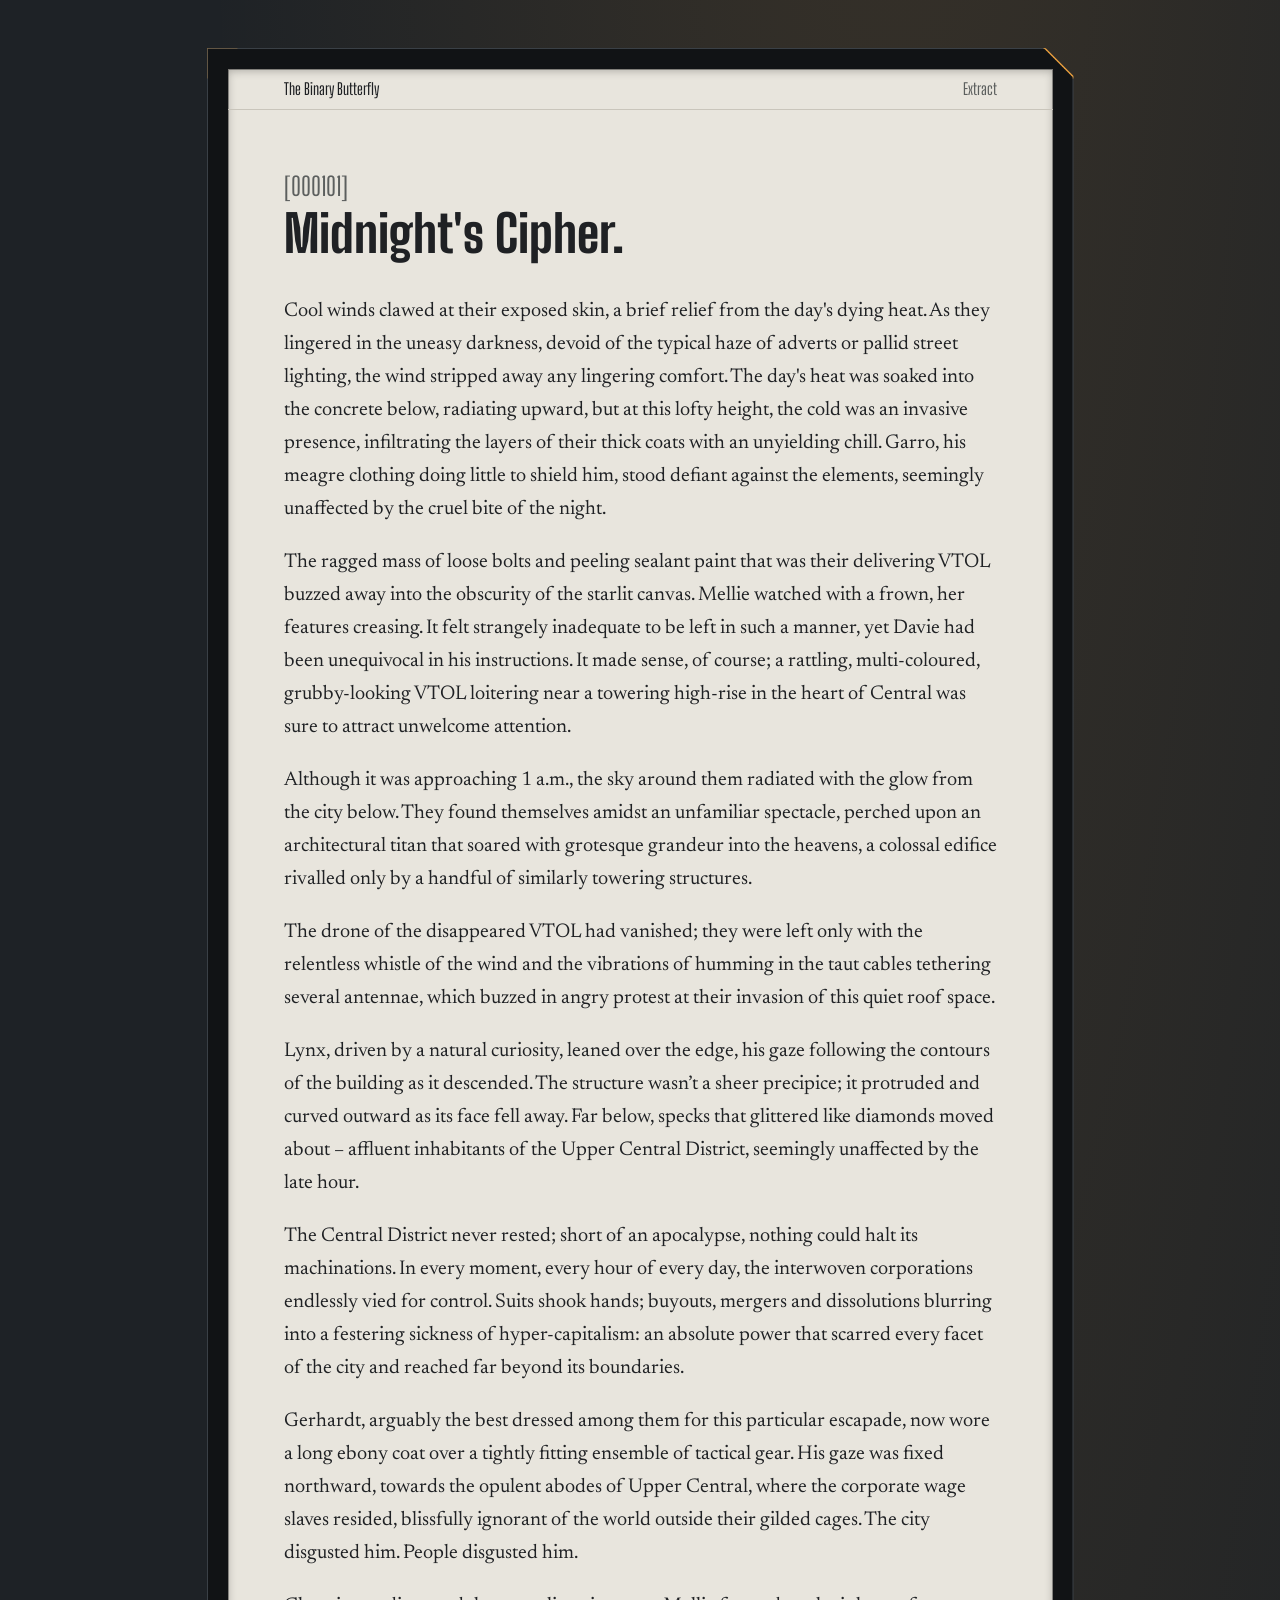
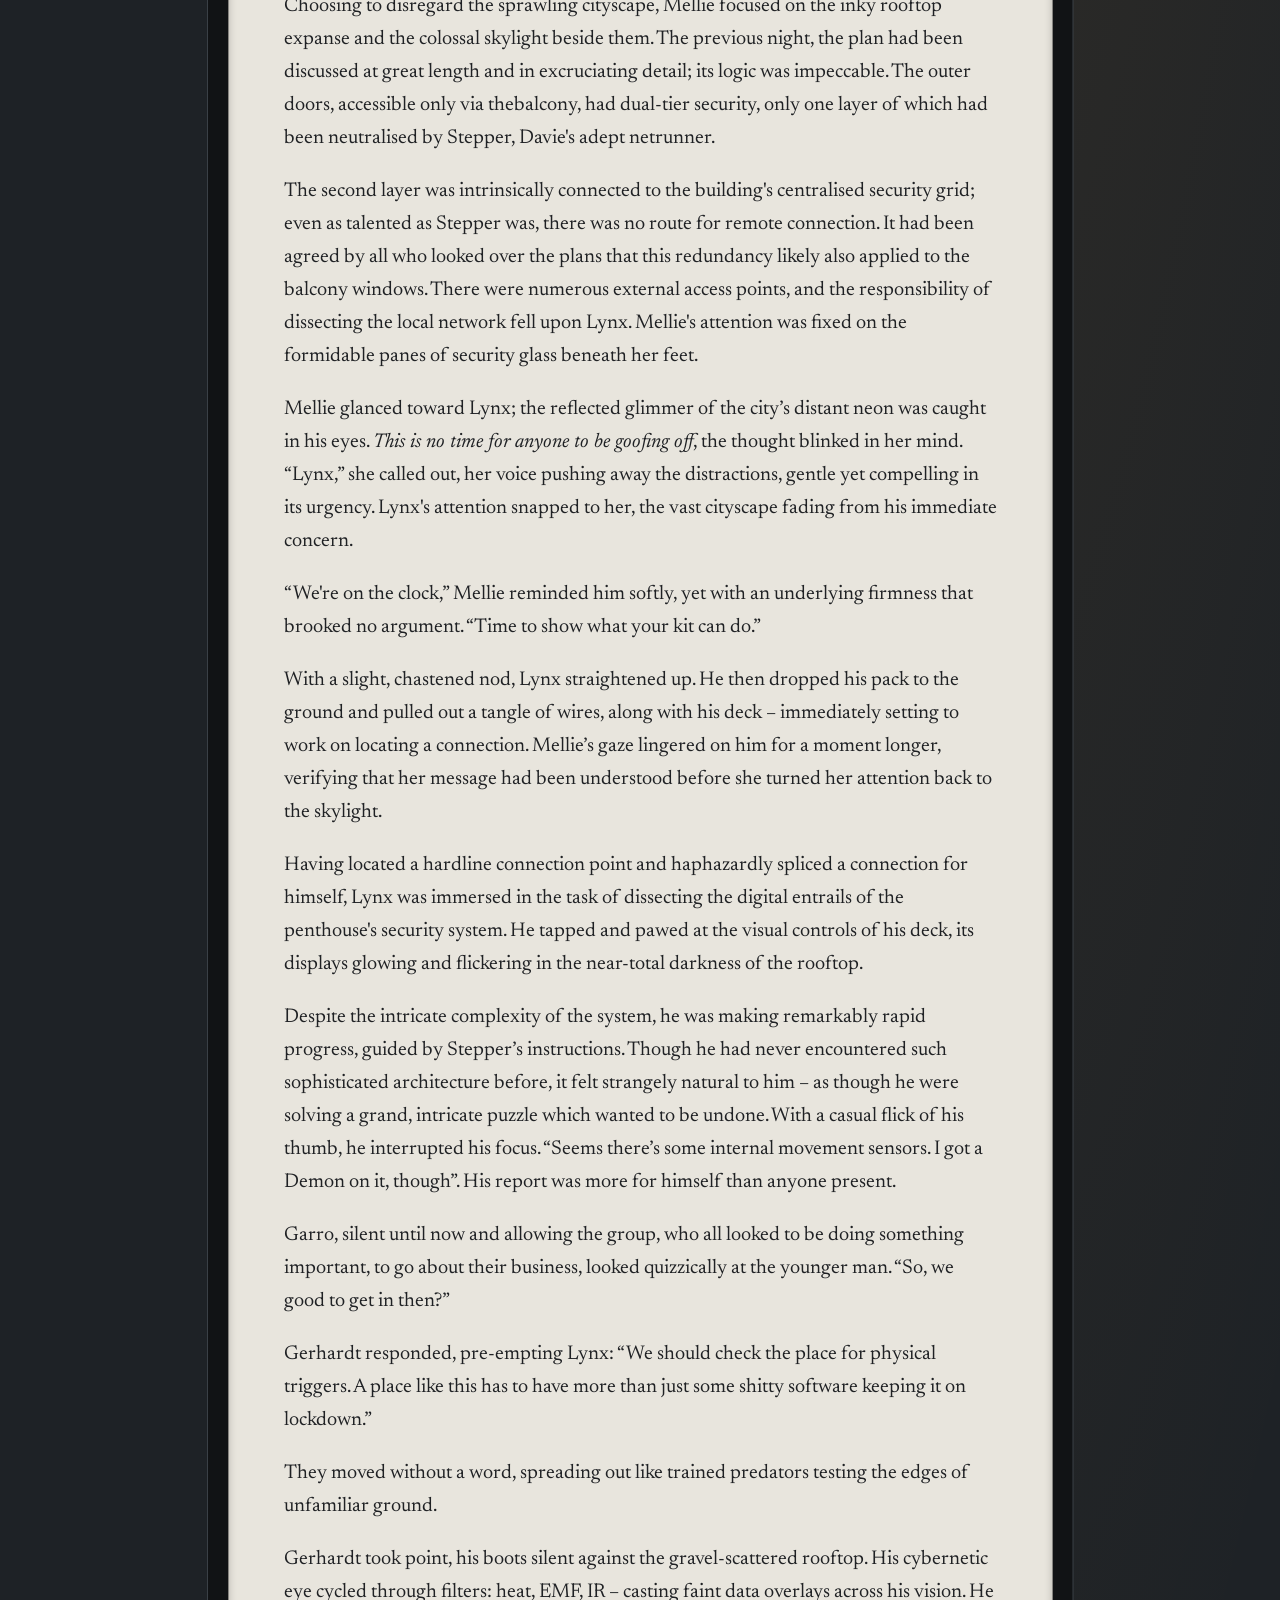
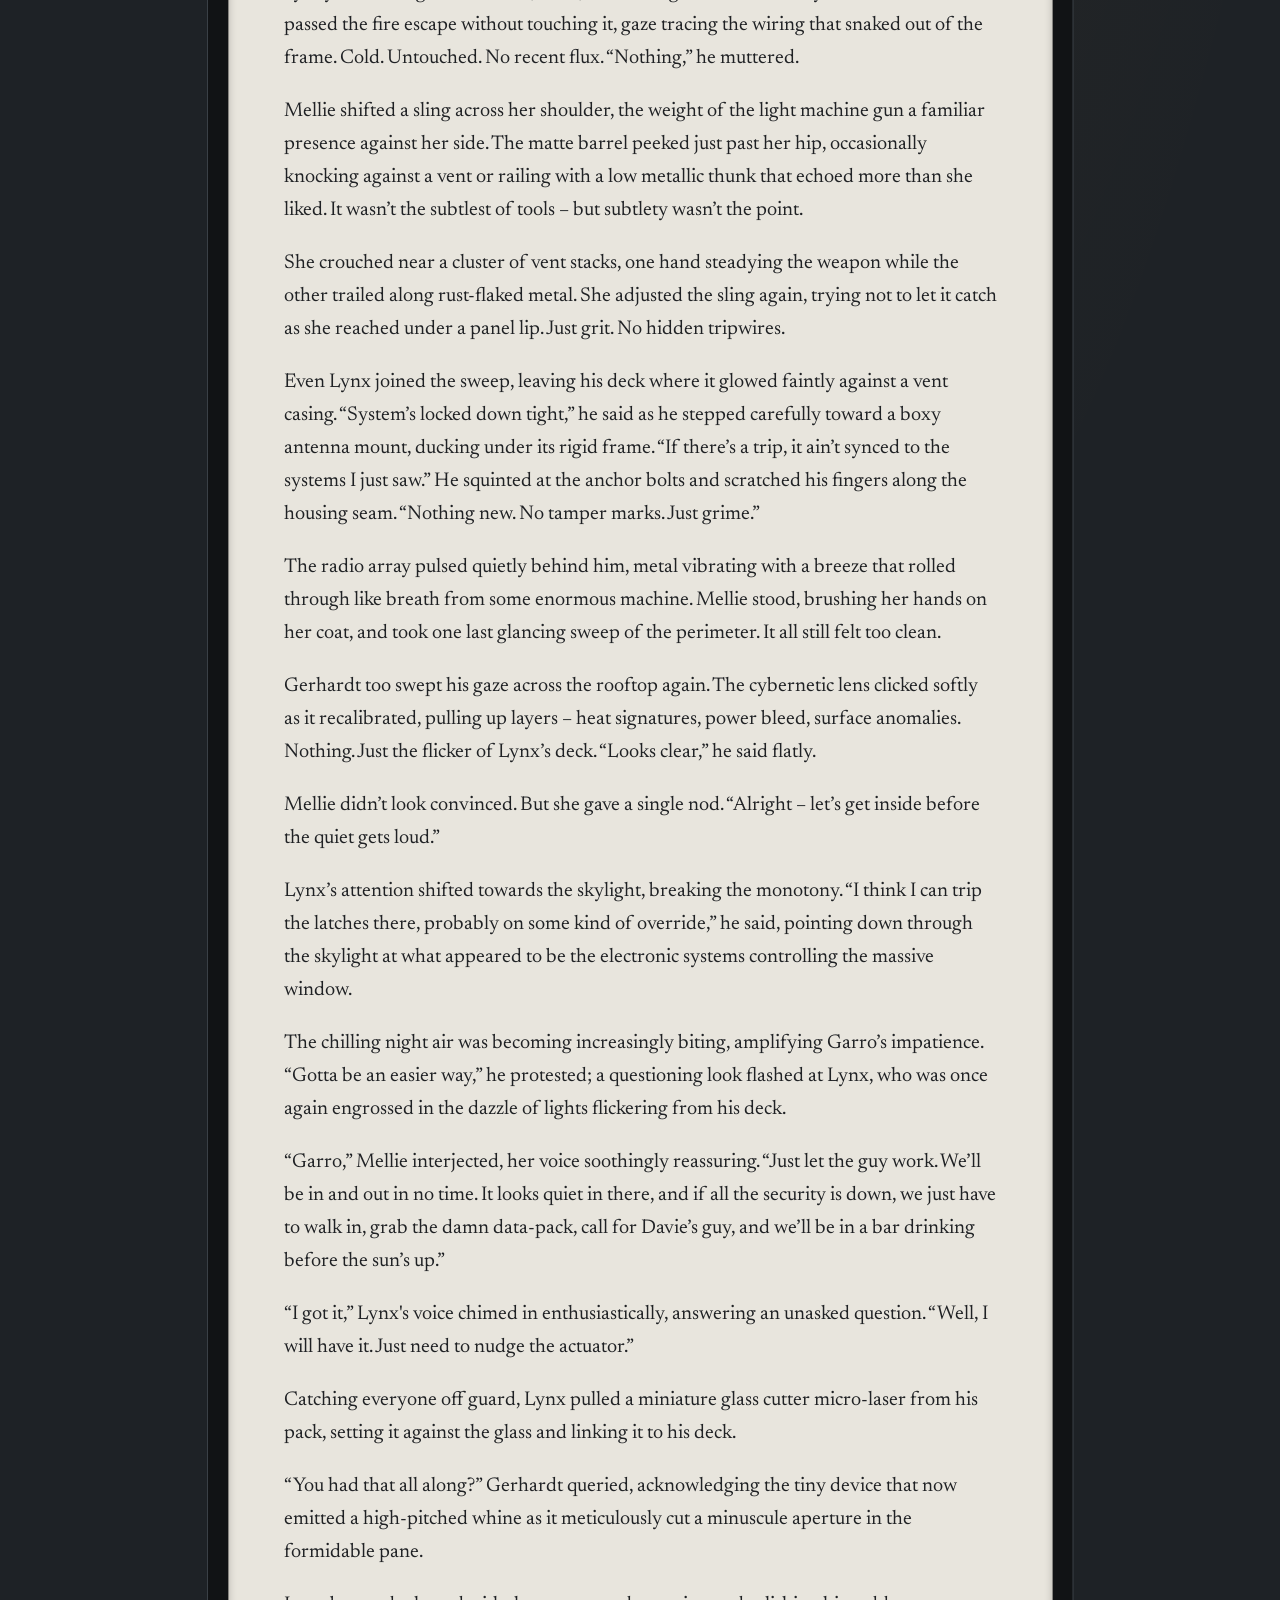
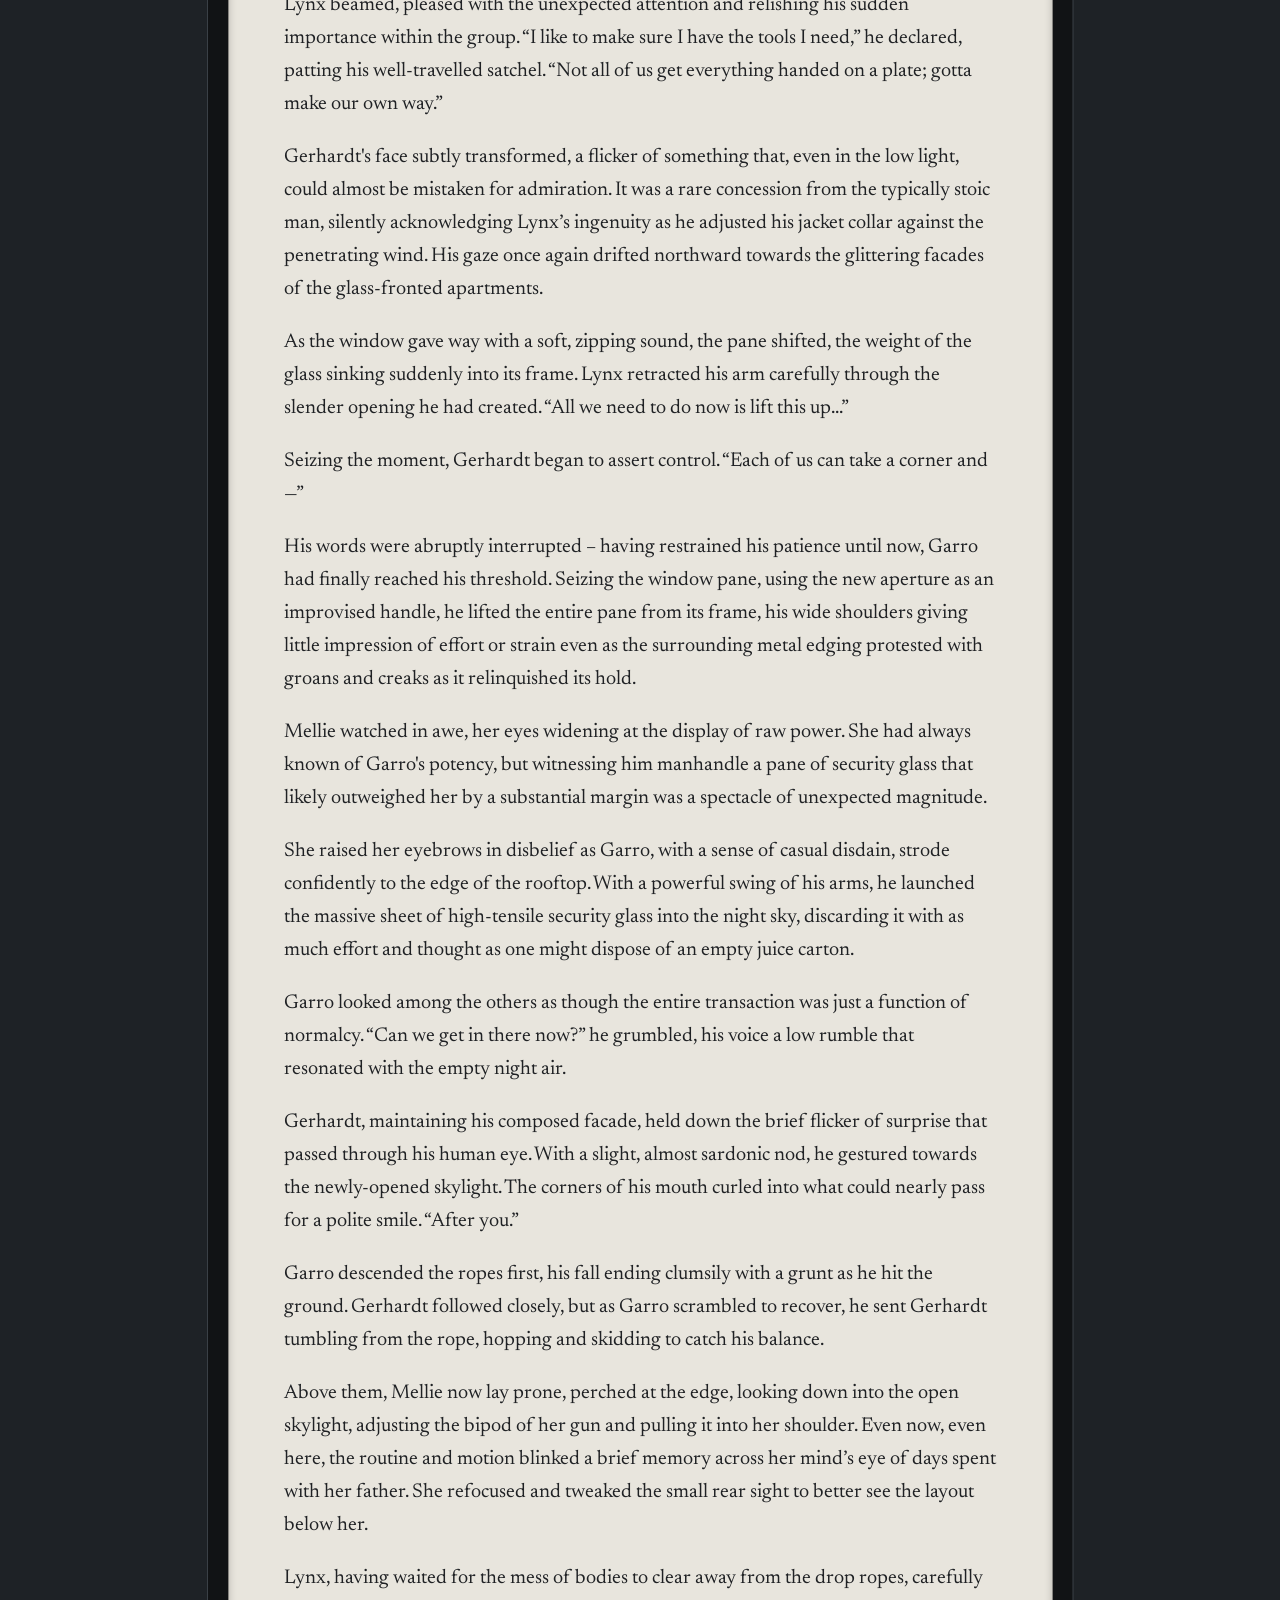
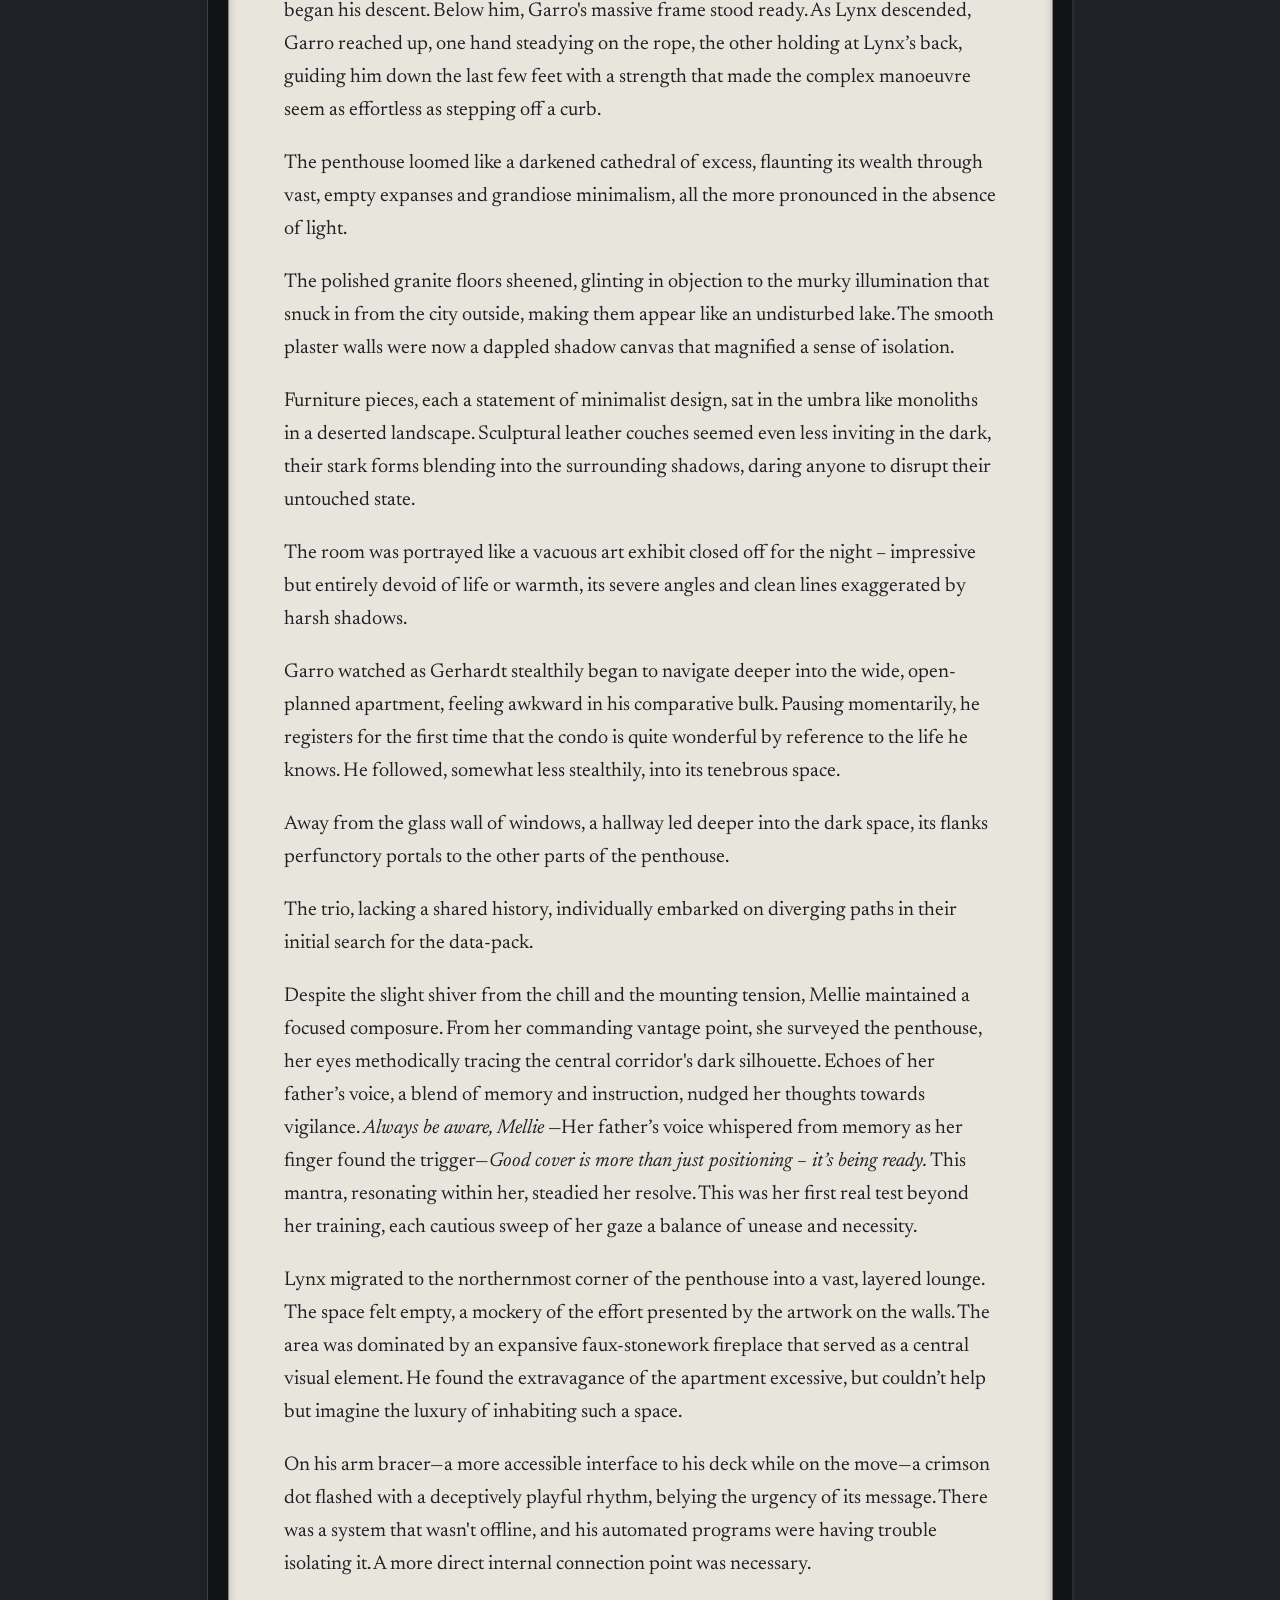
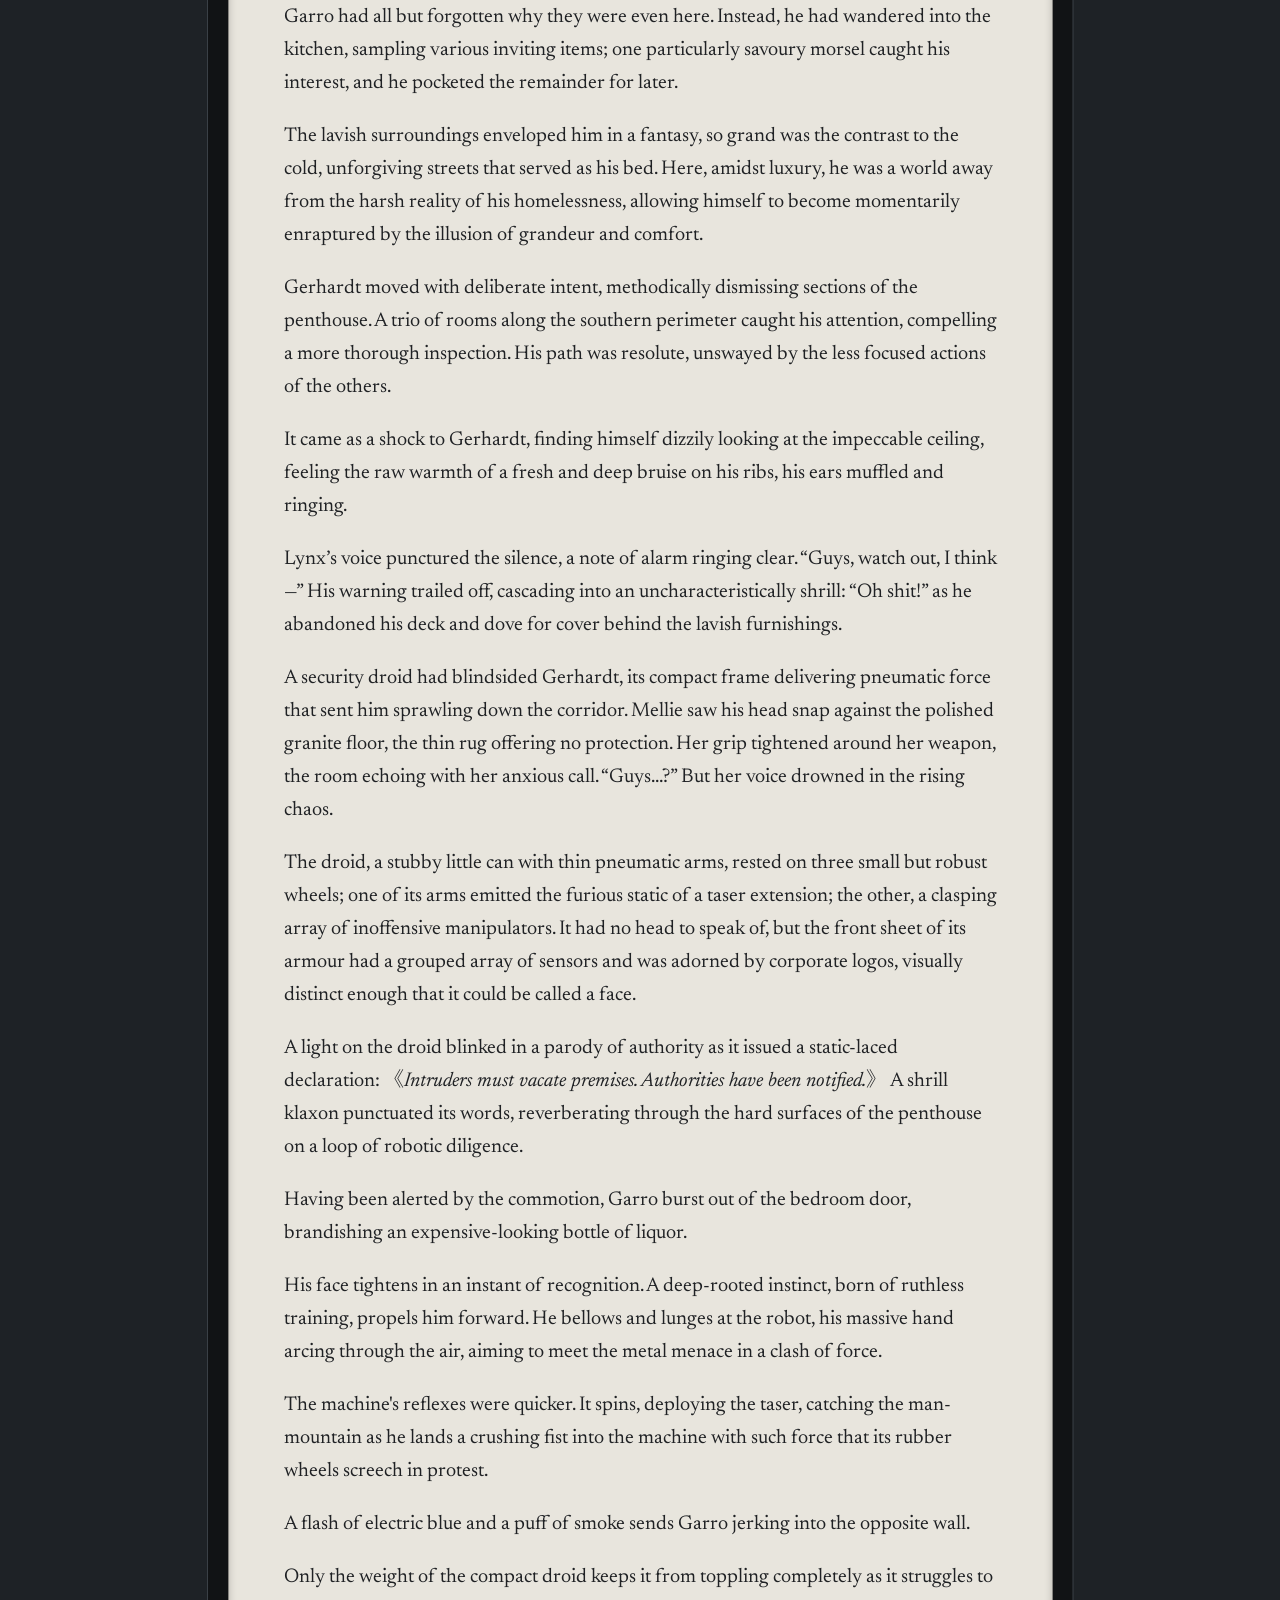
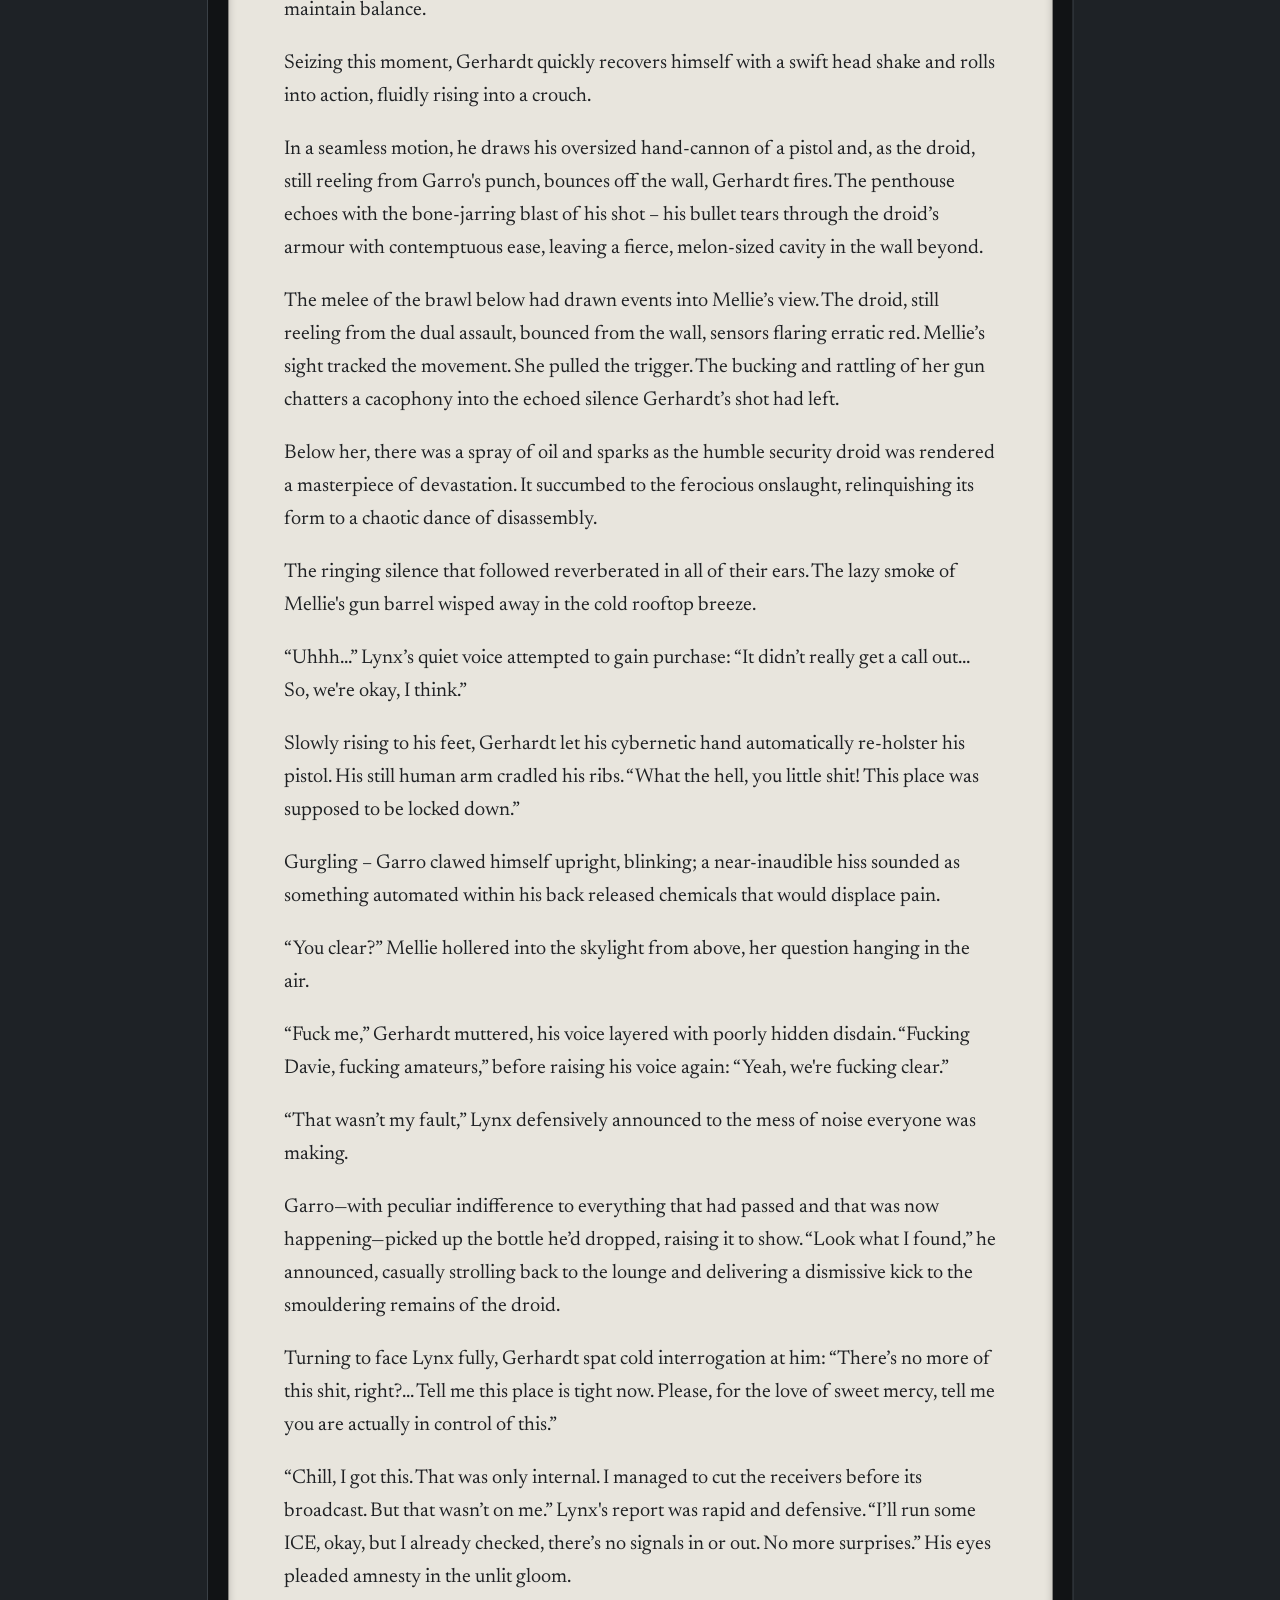
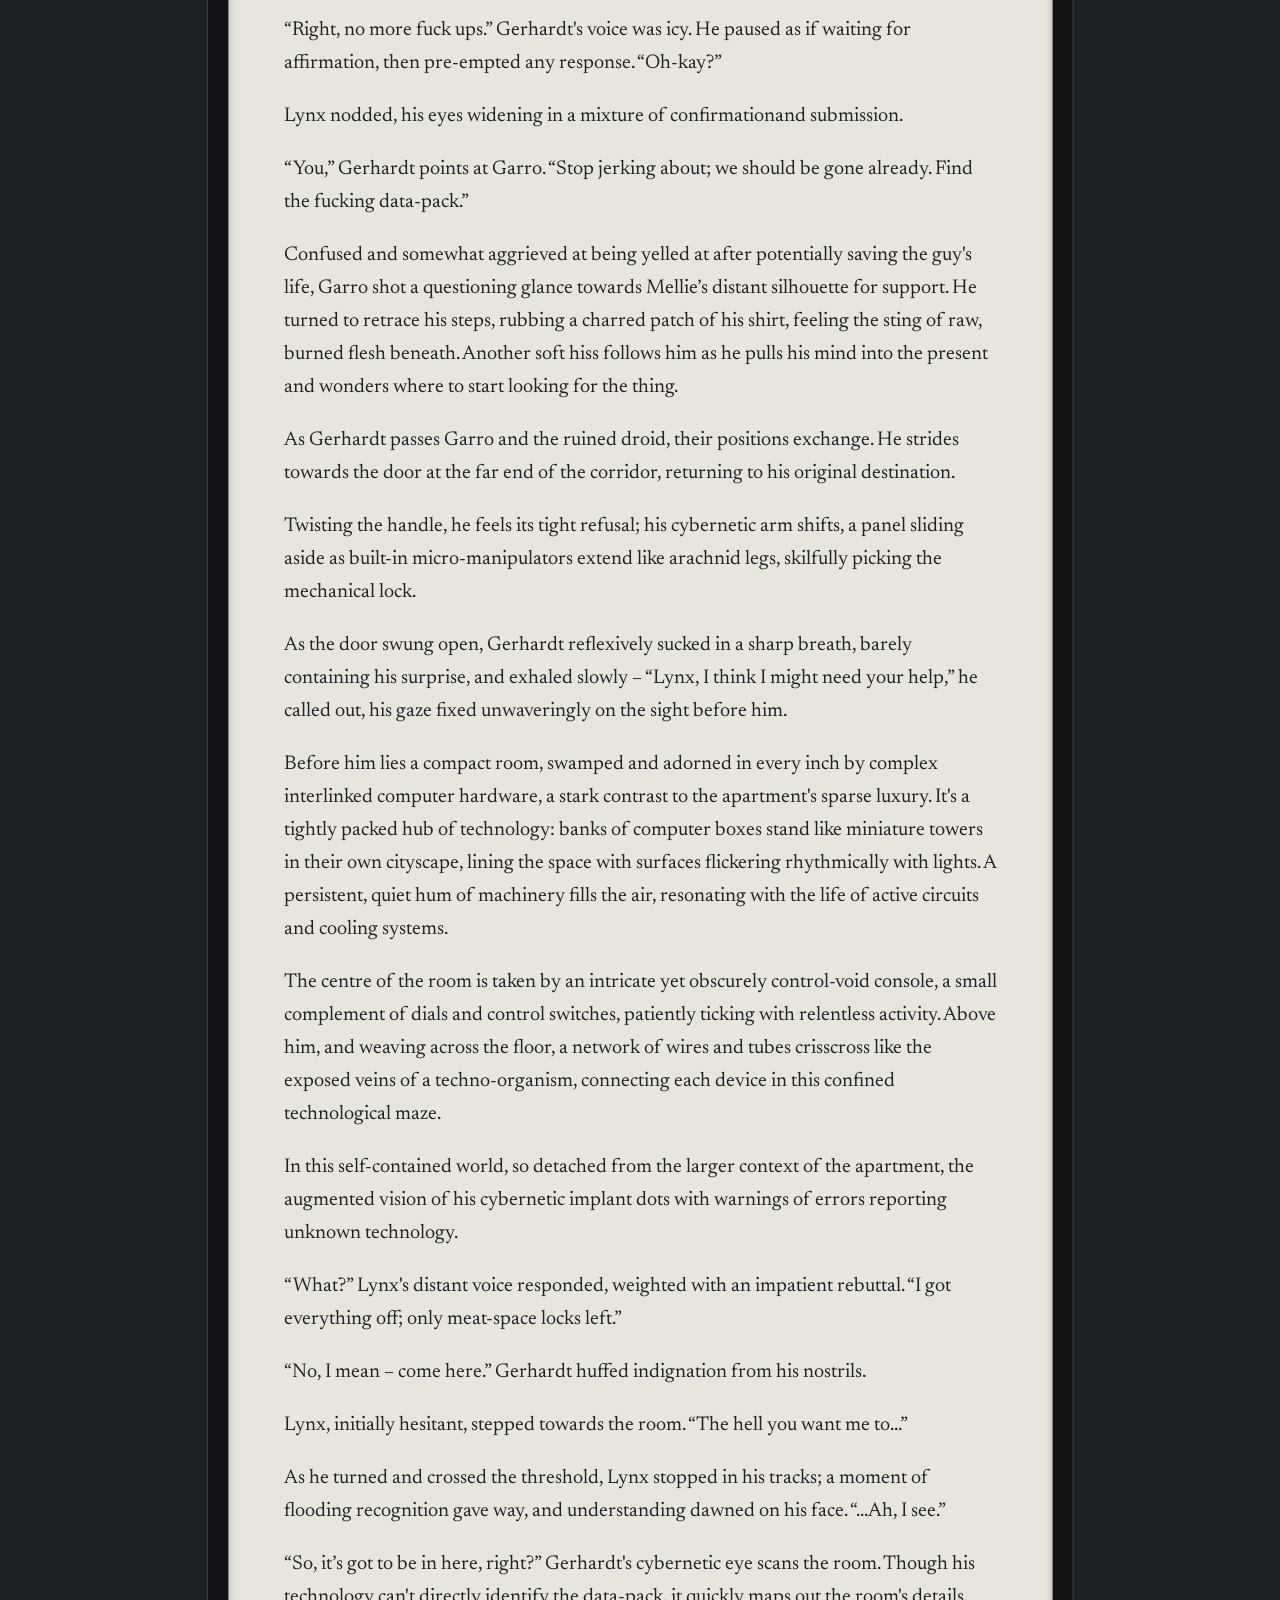
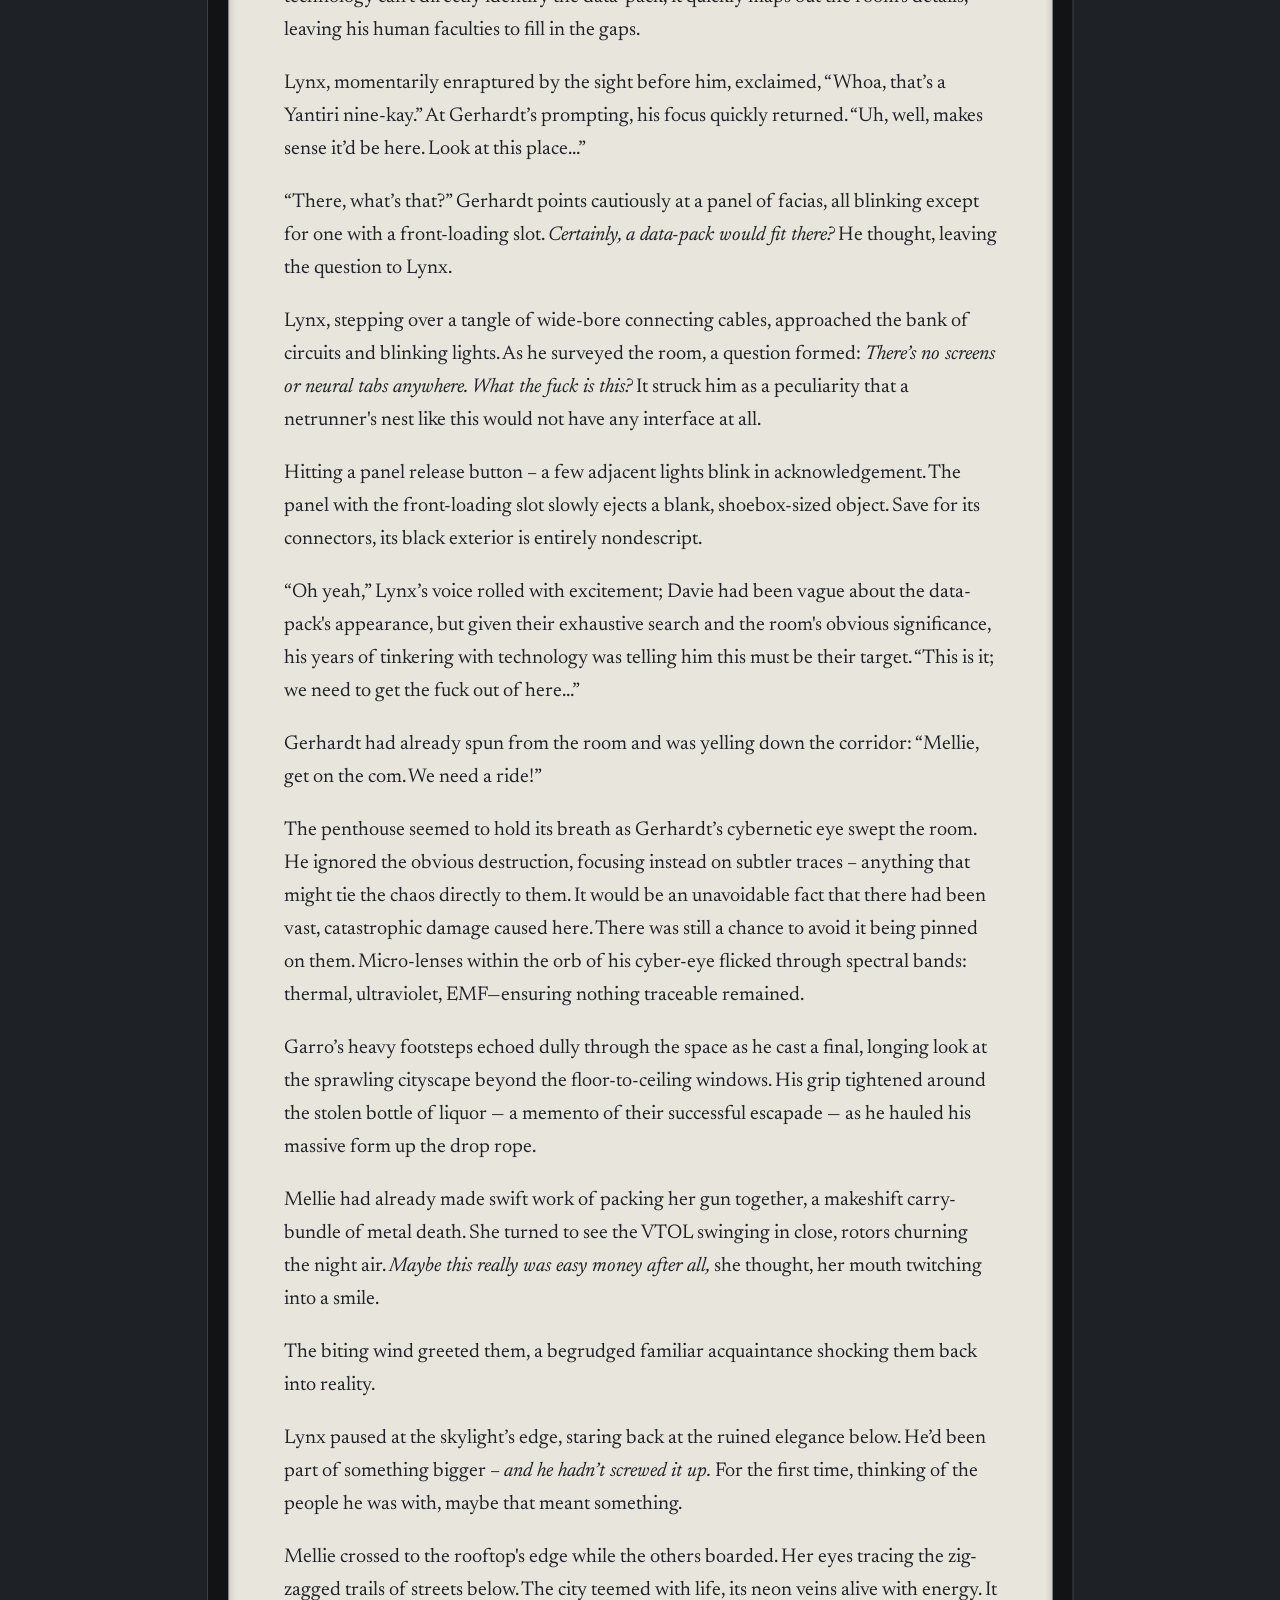
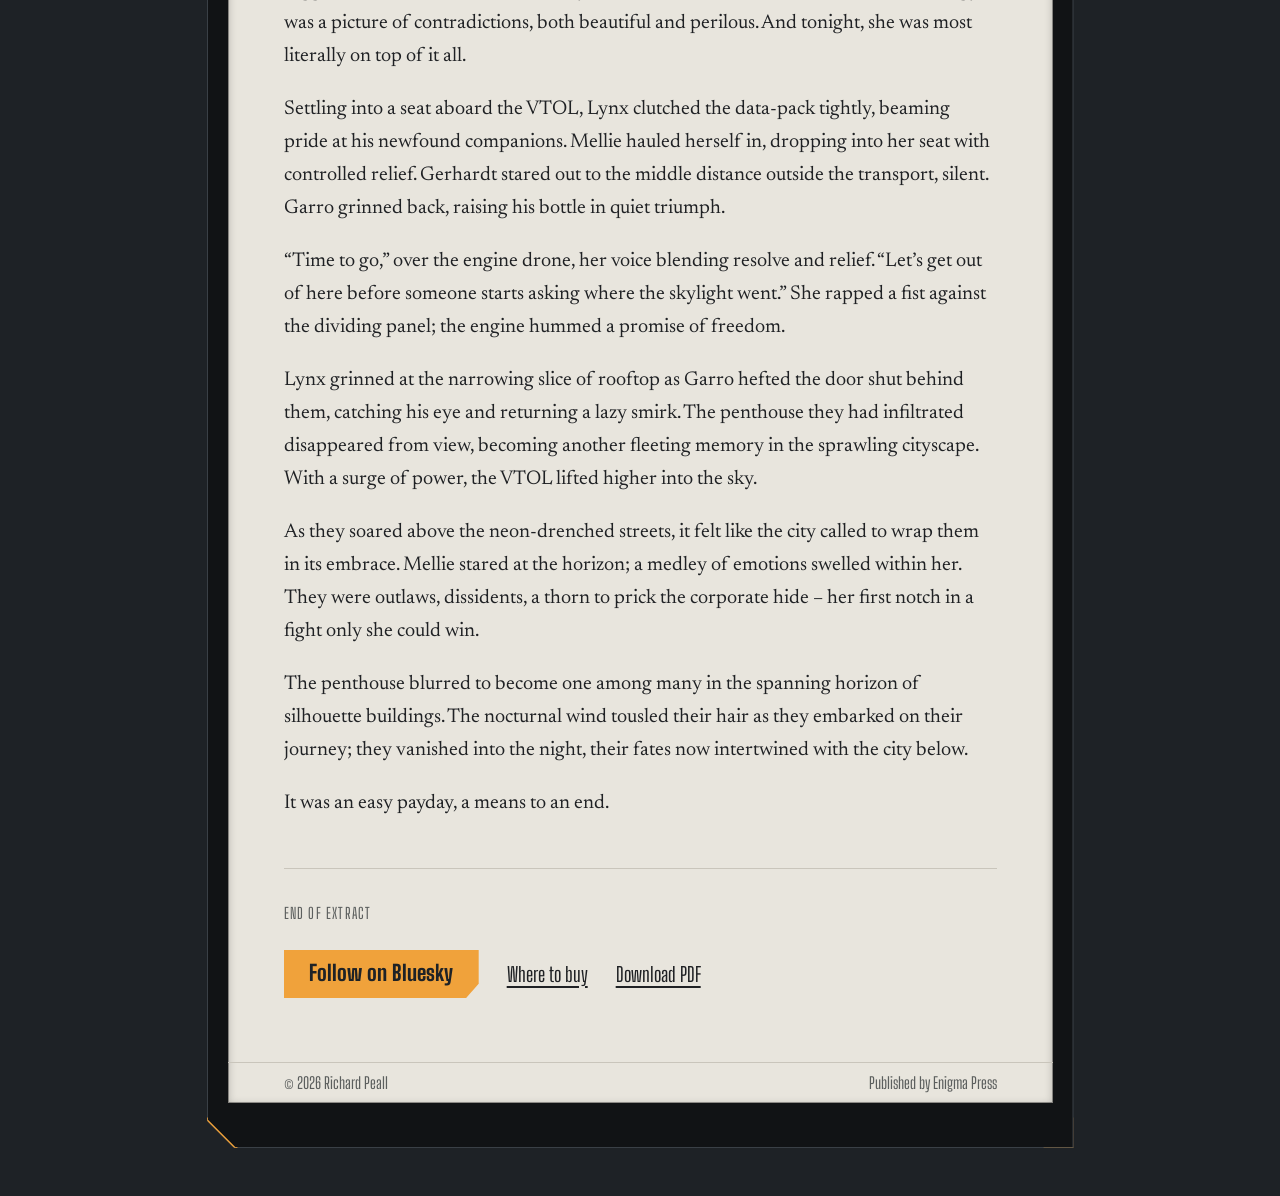
==== extract/index.html @ b0c68cf3 "Add an e-reader styled extract page and link it from the home page extract/index.html presents the o" ====
<!DOCTYPE html>
<html lang="en-GB">
<head>
<meta charset="utf-8">
<meta name="viewport" content="width=device-width, initial-scale=1">
<title>Read an extract: Midnight's Cipher | The Binary Butterfly by Richard Peall</title>
<meta name="description" content="Read the opening chapter of The Binary Butterfly, a cyberpunk novel by Richard Peall. Join the crew on their first job.">
<link rel="canonical" href="https://thebinarybutterfly.online/extract/">

<meta property="og:type" content="article">
<meta property="og:site_name" content="The Binary Butterfly">
<meta property="og:title" content="Read an extract: Midnight's Cipher">
<meta property="og:description" content="The opening chapter of The Binary Butterfly by Richard Peall. Join the crew on their first job.">
<meta property="og:url" content="https://thebinarybutterfly.online/extract/">
<meta property="og:image" content="https://thebinarybutterfly.online/TBB-COVER.jpg">
<meta property="og:image:width" content="800">
<meta property="og:image:height" content="1200">
<meta property="og:image:alt" content="Cover of The Binary Butterfly by Richard Peall">
<meta name="twitter:card" content="summary_large_image">
<meta name="twitter:title" content="Read an extract: Midnight's Cipher">
<meta name="twitter:description" content="The opening chapter of The Binary Butterfly by Richard Peall. Join the crew on their first job.">
<meta name="twitter:image" content="https://thebinarybutterfly.online/TBB-COVER.jpg">
<meta name="twitter:image:alt" content="Cover of The Binary Butterfly by Richard Peall">

<link rel="preconnect" href="https://fonts.googleapis.com">
<link rel="preconnect" href="https://fonts.gstatic.com" crossorigin>
<link href="https://fonts.googleapis.com/css2?family=Big+Shoulders+Display:wght@500;800&family=Newsreader:ital,opsz,wght@0,6..72,400;0,6..72,600;1,6..72,400&display=swap" rel="stylesheet">
<!-- Just the 《》 brackets, which Newsreader lacks, so they render the same everywhere -->
<link href="https://fonts.googleapis.com/css2?family=Noto+Serif+SC&text=%E3%80%8A%E3%80%8B&display=swap" rel="stylesheet">

<style>
/* ---------- Site tokens (as the home page) plus the e-reader screen ---------- */
:root {
  --concrete: #1E2226;
  --seam:     #3A4046;
  --sodium:   #F0A23B;

  --screen:   #E8E5DD;   /* e-ink paper */
  --ink:      #1F2124;
  --ink-soft: #5C5F5E;
  --rule:     #C9C5BB;
  --hover:    #8A4F00;
  --focus:    #1F2124;

  --display: "Big Shoulders Display", "Arial Narrow", "Helvetica Neue", sans-serif;
  --text:    "Newsreader", "Noto Serif SC", Georgia, "Times New Roman", serif;
  --cut: 1.75rem;
  --chamfer: polygon(0 0, calc(100% - var(--cut)) 0, 100% var(--cut), 100% 100%, var(--cut) 100%, 0 calc(100% - var(--cut)));
}
/* Night mode, as an e-reader would offer it */
@media (prefers-color-scheme: dark) {
  :root {
    --screen:   #16181A;
    --ink:      #D3CFC6;
    --ink-soft: #8C9290;
    --rule:     #2E3338;
    --hover:    #F0A23B;
    --focus:    #6FC2B0;
  }
}

*, *::before, *::after { box-sizing: border-box; }
body {
  margin: 0;
  background: var(--concrete) radial-gradient(ellipse 80% 50% at 70% -10%, rgba(240,162,59,.14), transparent 70%) no-repeat;
  color: var(--ink);
  font-family: var(--text);
  font-size: clamp(1.05rem, 1rem + .35vw, 1.25rem);
  line-height: 1.65;
  -webkit-text-size-adjust: 100%;
}
a { color: inherit; text-underline-offset: .2em; }
a:hover { color: var(--hover); }
:focus-visible { outline: 2px solid var(--focus); outline-offset: 3px; }

/* ---------- The device: a 1px seam frame with sodium cut corners, a dark bezel, then the screen ---------- */
.device {
  max-width: calc(65ch + 2 * clamp(1.5rem, 5vw, 3.5rem) + 2.5rem);
  margin: clamp(1.5rem, 4vw, 3rem) auto;
  padding: 1px;
  background:
    linear-gradient(225deg, var(--sodium) calc(var(--cut) * .7071 + 2px), transparent 0),
    linear-gradient(45deg,  var(--sodium) calc(var(--cut) * .7071 + 2px), transparent 0),
    var(--seam);
  clip-path: var(--chamfer);
}
.bezel { background: #111315; padding: 1.25rem 1.25rem 2.75rem; clip-path: var(--chamfer); }
.screen { background: var(--screen); box-shadow: inset 0 0 0 1px rgba(0,0,0,.35), inset 0 2px 8px rgba(0,0,0,.25); }

/* Status bars at the top and bottom of the screen */
.status {
  display: flex; justify-content: space-between; align-items: baseline; gap: 1rem;
  padding: .6rem clamp(1.5rem, 5vw, 3.5rem);
  font-family: var(--display); font-weight: 500; font-size: 1rem; line-height: 1.3; color: var(--ink-soft);
}
header.status { border-bottom: 1px solid var(--rule); }
footer.status { border-top: 1px solid var(--rule); flex-wrap: wrap; }
.status a { color: var(--ink); text-decoration: none; }
.status a:hover { color: var(--hover); }

/* ---------- Reading column ---------- */
main { padding: clamp(2rem, 6vw, 4rem) clamp(1.5rem, 5vw, 3.5rem) clamp(2.5rem, 6vw, 4rem); }
article, .end { max-width: 65ch; margin: 0 auto; }
article p { margin: 0 0 1em; overflow-wrap: break-word; hyphens: manual; }
h1 {
  font-family: var(--display); font-weight: 800; color: var(--ink);
  font-size: clamp(2.2rem, 1.6rem + 2.5vw, 3.2rem); line-height: 1; margin: 0 0 2.25rem;
}
h1 .code { display: block; font-weight: 500; font-size: .5em; color: var(--ink-soft); margin-bottom: .5rem; font-variant-numeric: tabular-nums; }

/* ---------- End of extract ---------- */
.end { margin-top: 3rem; padding-top: 2rem; border-top: 1px solid var(--rule); display: flex; flex-wrap: wrap; align-items: center; gap: 1rem 1.75rem; }
.end-mark { flex-basis: 100%; margin: 0 0 .5rem; font-family: var(--display); font-weight: 500; color: var(--ink-soft); letter-spacing: .08em; text-transform: uppercase; font-size: .95rem; }
.btn {
  display: inline-block; background: var(--sodium); color: var(--concrete);
  font-family: var(--display); font-weight: 800; font-size: 1.35rem; line-height: 1.2;
  padding: .7rem 1.6rem; text-decoration: none;
  clip-path: polygon(0 0, 100% 0, 100% 70%, calc(100% - .8rem) 100%, 0 100%);
}
.btn:hover { background: var(--ink); color: var(--screen); }
.end .link { font-family: var(--display); font-weight: 500; font-size: 1.25rem; }
.print-only { display: none; }
.nowrap { white-space: nowrap; }

/* ---------- Phones: the phone is the device, so drop the frame ---------- */
@media (max-width: 640px) {
  body { background: var(--screen); }
  .device, .bezel { margin: 0; padding: 0; background: none; clip-path: none; max-width: none; }
  .screen { box-shadow: none; min-height: 100vh; }
}

/* ---------- Print / PDF: a plain A5 page ---------- */
@media print {
  :root { --screen: #fff; --ink: #000; --ink-soft: #444; --rule: #bbb; }
  @page { size: A5; margin: 16mm 15mm 18mm; }
  body { background: none; font-size: 10.5pt; line-height: 1.5; }
  .device, .bezel { margin: 0; padding: 0; background: none; clip-path: none; max-width: none; }
  .screen { box-shadow: none; }
  .status { padding: 0 0 2mm; }
  main { padding: 8mm 0 0; }
  article p { orphans: 2; widows: 2; }
  h1 { font-size: 22pt; margin-bottom: 8mm; }
  a:hover, .status a:hover { color: var(--ink); }
  .end a, .end-mark { display: none; }
  .print-only { display: block; margin: 0; }
  footer.status { padding: 2mm 0 0; }
}
</style>
</head>
<body>
<div class="device">
<div class="bezel">
<div class="screen">
  <header class="status">
    <a href="../">The Binary Butterfly</a>
    <span>Extract</span>
  </header>

  <main>
    <article>
      <h1><span class="code">[000101]</span> Midnight's Cipher.</h1>
      <p>Cool winds clawed at their exposed skin, a brief relief from the day's dying heat. As they lingered in the uneasy darkness, devoid of the typical haze of adverts or pallid street lighting, the wind stripped away any lingering comfort. The day's heat was soaked into the concrete below, radiating upward, but at this lofty height, the cold was an invasive presence, infiltrating the layers of their thick coats with an unyielding chill. Garro, his meagre clothing doing little to shield him, stood defiant against the elements, seemingly unaffected by the cruel bite of the night.</p>
      <p>The ragged mass of loose bolts and peeling sealant paint that was their delivering VTOL buzzed away into the obscurity of the starlit canvas. Mellie watched with a frown, her features creasing. It felt strangely  inadequate to be left in such a manner, yet Davie had been unequivocal in his instructions. It made sense, of course; a rattling, multi-coloured, grubby-looking VTOL loitering near a towering high-rise in the heart of Central was sure to attract unwelcome attention.</p>
      <p>Although it was approaching 1 a.m., the sky around them radiated with the glow from the city below. They found themselves amidst an unfamiliar spectacle, perched upon an architectural titan that soared with grotesque grandeur into the heavens, a colossal edifice rivalled only by a handful of similarly towering structures.</p>
      <p>The drone of the disappeared VTOL had vanished; they were left only with the relentless whistle of the wind and the vibrations of humming in the taut cables tethering several antennae, which buzzed in angry protest at their invasion of this quiet roof space.</p>
      <p>Lynx, driven by a natural curiosity, leaned over the edge, his gaze following the contours of the building as it descended. The structure wasn’t a sheer precipice; it protruded and curved outward as its face fell away. Far below, specks that glittered like diamonds moved about – affluent inhabitants of the Upper Central District, seemingly unaffected by the late hour.</p>
      <p>The Central District never rested; short of an apocalypse, nothing could halt its machinations. In every moment, every hour of every day, the interwoven corporations endlessly vied for control. Suits shook hands; buyouts, mergers and dissolutions blurring into a festering sickness of hyper-capitalism: an absolute power that scarred every facet of the city and reached far beyond its boundaries.</p>
      <p>Gerhardt, arguably the best dressed among them for this particular escapade, now wore a long ebony coat over a tightly fitting ensemble of tactical gear. His gaze was fixed northward, towards the opulent abodes of Upper Central, where the corporate wage slaves resided, blissfully ignorant of the world outside their gilded cages. The city disgusted him. People disgusted him.</p>
      <p>Choosing to disregard the sprawling cityscape, Mellie focused on the inky rooftop expanse and the colossal skylight beside them. The previous night, the plan had been discussed at great length and in excruciating detail; its logic was impeccable. The outer doors, accessible only via thebalcony, had dual-tier security, only one layer of which had been neutralised by Stepper, Davie's adept netrunner.</p>
      <p>The second layer was intrinsically connected to the building's centralised security grid; even as talented as Stepper was, there was no route for remote connection. It had been agreed by all who looked over the plans that this redundancy likely also applied to the balcony windows. There were numerous external access points, and the responsibility of dissecting the local network fell upon Lynx. Mellie's attention was fixed on the formidable panes of security glass beneath her feet.</p>
      <p>Mellie glanced toward Lynx; the reflected glimmer of the city’s distant neon was caught in his eyes. <em>This is no time for anyone to be goofing off</em>, the thought blinked in her mind. “Lynx,” she called out, her voice pushing away the distractions, gentle yet compelling in its urgency. Lynx's attention snapped to her, the vast cityscape fading from his immediate concern.</p>
      <p>“We're on the clock,” Mellie reminded him softly, yet with an underlying firmness that brooked no argument. “Time to show what your kit can do.”</p>
      <p>With a slight, chastened nod, Lynx straightened up. He then dropped his pack to the ground and pulled out a tangle of wires, along with his deck – immediately setting to work on locating a connection. Mellie’s gaze lingered on him for a moment longer, verifying that her message had been understood before she turned her attention back to the skylight.</p>
      <p>Having located a hardline connection point and haphazardly spliced a connection for himself, Lynx was immersed in the task of dissecting the digital entrails of the penthouse's security system. He tapped and pawed at the visual controls of his deck, its displays glowing and flickering in the  near-total darkness of the rooftop.</p>
      <p>Despite the intricate complexity of the system, he was making remarkably rapid progress, guided by Stepper’s instructions. Though he had never encountered such sophisticated architecture before, it felt strangely natural to him – as though he were solving a grand, intricate puzzle which wanted to be undone. With a casual flick of his thumb, he interrupted his focus. “Seems there’s some internal movement sensors. I got a Demon on it, though”. His report was more for himself than anyone present.</p>
      <p>Garro, silent until now and allowing the group, who all looked to be doing something important, to go about their business, looked quizzically at the younger man. “So, we good to get in then?”</p>
      <p>Gerhardt responded, pre-empting Lynx: “We should check the  place for physical triggers. A place like this has to have more than just some shitty software keeping it on lockdown.”</p>
      <p>They moved without a word, spreading out like trained predators testing the edges of unfamiliar ground.</p>
      <p>Gerhardt took point, his boots silent against the gravel-scattered rooftop. His cybernetic eye cycled through filters: heat, EMF, IR – casting faint data overlays across his vision. He passed the fire escape without touching it, gaze tracing the wiring that snaked out of the frame. Cold. Untouched. No recent flux. “Nothing,” he muttered.</p>
      <p>Mellie shifted a sling across her shoulder, the weight of the light machine gun a familiar presence against her side. The matte barrel peeked just past her hip, occasionally knocking against a vent or railing with a low metallic thunk that echoed more than she liked. It wasn’t the subtlest of tools – but subtlety wasn’t the point.</p>
      <p>She crouched near a cluster of vent stacks, one hand steadying the weapon while the other trailed along rust-flaked metal. She adjusted the sling again, trying not to let it catch as she reached under a panel lip. Just grit. No hidden tripwires.</p>
      <p>Even Lynx joined the sweep, leaving his deck where it glowed faintly against a vent casing. “System’s locked down tight,” he said as he stepped carefully toward a boxy antenna mount, ducking under its rigid frame. “If there’s a trip, it ain’t synced to the systems I just saw.” He squinted at the anchor bolts and scratched his fingers along the housing seam. “Nothing new. No tamper marks. Just grime.”</p>
      <p>The radio array pulsed quietly behind him, metal vibrating with a breeze that rolled through like breath from some enormous machine. Mellie stood, brushing her hands on her coat, and took one last glancing sweep of the perimeter. It all still felt too clean.</p>
      <p>Gerhardt too swept his gaze across the rooftop again. The cybernetic lens clicked softly as it recalibrated, pulling up layers – heat signatures, power bleed, surface anomalies. Nothing. Just the flicker of Lynx’s deck. “Looks clear,” he said flatly.</p>
      <p>Mellie didn’t look convinced. But she gave a single nod. “Alright – let’s get inside before the quiet gets loud.”</p>
      <p>Lynx’s attention shifted towards the skylight, breaking the monotony. “I think I can trip the latches there, probably on some kind of override,” he said, pointing down through the skylight at what appeared to be the electronic systems controlling the massive window.</p>
      <p>The chilling night air was becoming increasingly biting, amplifying Garro’s impatience. “Gotta be an easier way,” he protested; a questioning look flashed at Lynx, who was once again engrossed in the dazzle of lights flickering from his deck.</p>
      <p>“Garro,” Mellie interjected, her voice soothingly reassuring. “Just let the guy work. We’ll be in and out in no time. It looks quiet in there, and if all the security is down, we just have to walk in, grab the damn data-pack, call for Davie’s guy, and we’ll be in a bar drinking before the sun’s up.”</p>
      <p>“I got it,” Lynx's voice chimed in enthusiastically, answering an unasked question. “Well, I will have it. Just need to nudge the actuator.”</p>
      <p>Catching everyone off guard, Lynx pulled a miniature glass cutter micro-laser from his pack, setting it against the glass and linking it to his deck.</p>
      <p>“You had that all along?” Gerhardt queried, acknowledging the tiny device that now emitted a high-pitched whine as it meticulously cut a minuscule aperture in the formidable pane.</p>
      <p>Lynx beamed, pleased with the unexpected attention and relishing his sudden importance within the group. “I like to make sure I have the tools I need,” he declared, patting his well-travelled satchel. “Not all of us get everything handed on a plate; gotta make our own way.”</p>
      <p>Gerhardt's face subtly transformed, a flicker of something that, even in the low light, could almost be mistaken for admiration. It was a rare concession from the typically stoic man, silently acknowledging Lynx’s ingenuity as he adjusted his jacket collar against the penetrating wind. His gaze once again drifted northward towards the glittering facades of the glass-fronted apartments.</p>
      <p>As the window gave way with a soft, zipping sound, the pane shifted, the weight of the glass sinking suddenly into its frame. Lynx retracted his arm carefully through the slender opening he had created. “All we need to do now is lift this up...”</p>
      <p>Seizing the moment, Gerhardt began to assert control. “Each of us can take a corner and—”</p>
      <p>His words were abruptly interrupted – having restrained his patience until now, Garro had finally reached his threshold. Seizing the window pane, using the new aperture as an improvised handle, he lifted the entire pane from its frame, his wide shoulders giving little impression of effort or strain even as the surrounding metal edging protested with groans and creaks as it relinquished its hold.</p>
      <p>Mellie watched in awe, her eyes widening at the display of raw power. She had always known of Garro's potency, but witnessing him manhandle a pane of security glass that likely outweighed her by a substantial margin was a spectacle of unexpected magnitude.</p>
      <p>She raised her eyebrows in disbelief as Garro, with a sense of casual disdain, strode confidently to the edge of the rooftop. With a powerful swing of his arms, he launched the massive sheet of high-tensile security glass into the night sky, discarding it with as much effort and thought as one might dispose of an empty juice carton.</p>
      <p>Garro looked among the others as though the entire transaction was just a function of normalcy. “Can we get in there now?” he grumbled, his voice a low rumble that resonated with the empty night air.</p>
      <p>Gerhardt, maintaining his composed facade, held down the brief flicker of surprise that passed through his human eye. With a slight, almost sardonic nod, he gestured towards the newly-opened skylight. The corners of his mouth curled into what could nearly pass for a polite smile. “After you.”</p>
      <p>Garro descended the ropes first, his fall ending clumsily with a grunt as he hit the ground. Gerhardt followed closely, but as Garro scrambled to recover, he sent Gerhardt tumbling from the rope, hopping and skidding to catch his balance.</p>
      <p>Above them, Mellie now lay prone, perched at the edge, looking down into the open skylight, adjusting the bipod of her gun and pulling it into her shoulder. Even now, even here, the routine and motion blinked a brief memory across her mind’s eye of days spent with her father. She refocused and tweaked the small rear sight to better see the layout below her.</p>
      <p>Lynx, having waited for the mess of bodies to clear away from the drop ropes, carefully began his descent. Below him, Garro's massive frame stood ready. As Lynx descended, Garro reached up, one hand steadying on the rope, the other holding at Lynx’s back, guiding him down the last few feet with a strength that made the complex manoeuvre seem as effortless as stepping off a curb.</p>
      <p>The penthouse loomed like a darkened cathedral of excess, flaunting its wealth through vast, empty expanses and grandiose minimalism, all the more pronounced in the absence of light.</p>
      <p>The polished granite floors sheened, glinting in objection to the murky illumination that snuck in from the city outside, making them appear like an undisturbed lake. The smooth plaster walls were now a dappled shadow canvas that magnified a sense of isolation.</p>
      <p>Furniture pieces, each a statement of minimalist design, sat in the umbra like monoliths in a deserted landscape. Sculptural leather couches seemed even less inviting in the dark, their stark forms blending into the surrounding shadows, daring anyone to disrupt their untouched state.</p>
      <p>The room was portrayed like a vacuous art exhibit closed off for the night – impressive but entirely devoid of life or warmth, its severe angles and clean lines exaggerated by harsh shadows.</p>
      <p>Garro watched as Gerhardt stealthily began to navigate deeper into the wide, open-planned apartment, feeling awkward in his comparative bulk. Pausing momentarily, he registers for the first time that the condo is quite wonderful by reference to the life he knows. He followed, somewhat less stealthily, into its tenebrous space.</p>
      <p>Away from the glass wall of windows, a hallway led deeper into the dark space, its flanks perfunctory portals to the other parts of the penthouse.</p>
      <p>The trio, lacking a shared history, individually embarked on diverging paths in their initial search for the data-pack.</p>
      <p>Despite the slight shiver from the chill and the mounting tension, Mellie maintained a focused composure. From her commanding vantage point, she surveyed the penthouse, her eyes methodically tracing the central corridor's dark silhouette. Echoes of her father’s voice, a blend of memory and instruction, nudged her thoughts towards vigilance. <em>Always be aware, Mellie</em> —Her father’s voice whispered from memory as her finger found the trigger—<em>Good cover is more than just positioning – it’s being ready.</em> This mantra, resonating within her, steadied her resolve. This was her first real test beyond her training, each cautious sweep of her gaze a balance of unease and necessity.</p>
      <p>Lynx migrated to the northernmost corner of the penthouse into a vast, layered lounge. The space felt empty, a mockery of the effort presented by the artwork on the walls. The area was dominated by an expansive faux-stonework fireplace that served as a central visual element. He found the extravagance of the apartment excessive, but couldn’t help but imagine the luxury of inhabiting such a space.</p>
      <p>On his arm bracer—a more accessible interface to his deck while on the move—a crimson dot flashed with a deceptively playful rhythm, belying the urgency of its message. There was a system that wasn't offline, and his automated programs were having trouble isolating it. A more direct internal connection point was necessary.</p>
      <p>Garro had all but forgotten why they were even here. Instead, he had wandered into the kitchen, sampling various inviting items; one particularly savoury morsel caught his interest, and he pocketed the remainder for later.</p>
      <p>The lavish surroundings enveloped him in a fantasy, so grand was the contrast to the cold, unforgiving streets that served as his bed. Here, amidst luxury, he was a world away from the harsh reality of his homelessness, allowing himself to become momentarily enraptured by the illusion of grandeur and comfort.</p>
      <p>Gerhardt moved with deliberate intent, methodically dismissing sections of the penthouse. A trio of rooms along the southern perimeter caught his attention, compelling a more thorough inspection. His path was resolute, unswayed by the less focused actions of the others.</p>
      <p>It came as a shock to Gerhardt, finding himself dizzily looking at the impeccable ceiling, feeling the raw warmth of a fresh and deep bruise on his ribs, his ears muffled and ringing.</p>
      <p>Lynx’s voice punctured the silence, a note of alarm ringing clear. “Guys, watch out, I think—” His warning trailed off, cascading into an uncharacteristically shrill: “Oh shit!” as he abandoned his deck and dove for cover behind the lavish furnishings.</p>
      <p>A security droid had blindsided Gerhardt, its compact frame delivering pneumatic force that sent him sprawling down the corridor. Mellie saw his head snap against the polished granite floor, the thin rug offering no protection. Her grip tightened around her weapon, the room echoing with her anxious call. “Guys…?” But her voice drowned in the rising chaos.</p>
      <p>The droid, a stubby little can with thin pneumatic arms, rested on three small but robust wheels; one of its arms emitted the furious static of a taser extension; the other, a clasping array of inoffensive manipulators. It had no head to speak of, but the front sheet of its armour had a grouped array of sensors and was adorned by corporate logos, visually distinct enough that it could be called a face.</p>
      <p>A light on the droid blinked in a parody of authority as it issued a static-laced declaration: 《<em>Intruders must vacate premises. Authorities have been notified.</em>》 A shrill klaxon punctuated its words, reverberating through the hard surfaces of the penthouse on a loop of robotic diligence.</p>
      <p>Having been alerted by the commotion, Garro burst out of the bedroom door, brandishing an expensive-looking bottle of liquor.</p>
      <p>His face tightens in an instant of recognition. A deep-rooted instinct, born of ruthless training, propels him forward. He bellows and lunges at the robot, his massive hand arcing through the air, aiming to meet the metal menace in a clash of force.</p>
      <p>The machine's reflexes were quicker. It spins, deploying the taser, catching the man-mountain as he lands a crushing fist into the machine with such force that its rubber wheels screech in protest.</p>
      <p>A flash of electric blue and a puff of smoke sends Garro jerking into the opposite wall.</p>
      <p>Only the weight of the compact droid keeps it from toppling completely as it struggles to maintain balance.</p>
      <p>Seizing this moment, Gerhardt quickly recovers himself with a swift head shake and rolls into action, fluidly rising into a crouch.</p>
      <p>In a seamless motion, he draws his oversized hand-cannon of a pistol and, as the droid, still reeling from Garro's punch, bounces off the wall, Gerhardt fires. The penthouse echoes with the bone-jarring blast of his shot – his bullet tears through the droid’s armour with contemptuous ease, leaving a fierce, melon-sized cavity in the wall beyond.</p>
      <p>The melee of the brawl below had drawn events into Mellie’s view. The droid, still reeling from the dual assault, bounced from the wall, sensors flaring erratic red. Mellie’s sight tracked the movement. She pulled the trigger. The bucking and rattling of her gun chatters a cacophony into the echoed silence Gerhardt’s shot had left.</p>
      <p>Below her, there was a spray of oil and sparks as the humble security droid was rendered a masterpiece of devastation. It succumbed to the ferocious onslaught, relinquishing its form to a chaotic dance of disassembly.</p>
      <p>The ringing silence that followed reverberated in all of their ears. The lazy smoke of Mellie's gun barrel wisped away in the cold rooftop breeze.</p>
      <p>“Uhhh…” Lynx’s quiet voice attempted to gain purchase: “It didn’t really get a call out… So, we're okay, I think.”</p>
      <p>Slowly rising to his feet, Gerhardt let his cybernetic hand automatically re-holster his pistol. His still human arm cradled his ribs. “What the hell, you little shit! This place was supposed to be locked down.”</p>
      <p>Gurgling – Garro clawed himself upright, blinking; a near-inaudible hiss sounded as something automated within his back released chemicals that would displace pain.</p>
      <p>“You clear?” Mellie hollered into the skylight from above, her question hanging in the air.</p>
      <p>“Fuck me,” Gerhardt muttered, his voice layered with poorly hidden disdain. “Fucking Davie, fucking amateurs,” before raising his voice again: “Yeah, we're fucking clear.”</p>
      <p>“That wasn’t my fault,” Lynx defensively announced to the mess of noise everyone was making.</p>
      <p>Garro—with peculiar indifference to everything that had passed and that was now happening—picked up the bottle he’d dropped, raising it to show. “Look what I found,” he announced, casually strolling back to the lounge and delivering a dismissive kick to the smouldering remains of the droid.</p>
      <p>Turning to face Lynx fully, Gerhardt spat cold interrogation at him: “There’s no more of this shit, right?... Tell me this place is tight now. Please, for the love of sweet mercy, tell me you are actually in control of this.”</p>
      <p>“Chill, I got this. That was only internal. I managed to cut the receivers before its broadcast. But that wasn’t on me.” Lynx's report was rapid and defensive. “I’ll run some ICE, okay, but I already checked, there’s no signals in or out. No more surprises.” His eyes pleaded amnesty in the unlit gloom.</p>
      <p>“Right, no more fuck ups.” Gerhardt's voice was icy. He paused as if waiting for affirmation, then pre-empted any response. “Oh-kay?”</p>
      <p>Lynx nodded, his eyes widening in a mixture of confirmationand submission.</p>
      <p>“You,” Gerhardt points at Garro. “Stop jerking about; we should be gone already. Find the fucking data-pack.”</p>
      <p>Confused and somewhat aggrieved at being yelled at after potentially saving the guy's life, Garro shot a questioning glance towards Mellie’s distant silhouette for support. He turned to retrace his steps, rubbing a charred patch of his shirt, feeling the sting of raw, burned flesh beneath. Another soft hiss follows him as he pulls his mind into the present and wonders where to start looking for the thing.</p>
      <p>As Gerhardt passes Garro and the ruined droid, their positions exchange. He strides towards the door at the far end of the corridor, returning to his original destination.</p>
      <p>Twisting the handle, he feels its tight refusal; his cybernetic arm shifts, a panel sliding aside as built-in micro-manipulators extend like arachnid legs, skilfully picking the mechanical lock.</p>
      <p>As the door swung open, Gerhardt reflexively sucked in a sharp breath, barely containing his surprise, and exhaled slowly – “Lynx, I think I might need your help,” he called out, his gaze fixed unwaveringly on the sight before him.</p>
      <p>Before him lies a compact room, swamped and adorned in every inch by complex interlinked computer hardware, a stark contrast to the apartment's sparse luxury. It's a tightly packed hub of technology: banks of computer boxes stand like miniature towers in their own cityscape, lining the space with surfaces flickering rhythmically with lights. A persistent, quiet hum of machinery fills the air, resonating with the life of active circuits and cooling systems.</p>
      <p>The centre of the room is taken by an intricate yet obscurely control-void console, a small complement of dials and control switches, patiently ticking with relentless activity. Above him, and weaving across the floor, a network of wires and tubes crisscross like the exposed veins of a techno-organism, connecting each device in this confined technological maze.</p>
      <p>In this self-contained world, so detached from the larger context of the apartment, the augmented vision of his cybernetic implant dots with warnings of errors reporting unknown technology.</p>
      <p>“What?” Lynx's distant voice responded, weighted with an impatient rebuttal. “I got everything off; only meat-space locks left.”</p>
      <p>“No, I mean – come here.” Gerhardt huffed indignation from his nostrils.</p>
      <p>Lynx, initially hesitant, stepped towards the room. “The hell you want me to…”</p>
      <p>As he turned and crossed the threshold, Lynx stopped in his tracks; a moment of flooding recognition gave way, and understanding dawned on his face. “…Ah, I see.”</p>
      <p>“So, it’s got to be in here, right?” Gerhardt's cybernetic eye scans the room. Though his technology can't directly identify the data-pack, it quickly maps out the room's details, leaving his human faculties to fill in the gaps.</p>
      <p>Lynx, momentarily enraptured by the sight before him, exclaimed, “Whoa, that’s a Yantiri nine-kay.” At Gerhardt’s prompting, his focus quickly returned. “Uh, well, makes sense it’d be here. Look at this place…”</p>
      <p>“There, what’s that?” Gerhardt points cautiously at a panel of facias, all blinking except for one with a front-loading slot. <em>Certainly, a data-pack would fit there?</em> He thought, leaving the question to Lynx.</p>
      <p>Lynx, stepping over a tangle of wide-bore connecting cables, approached the bank of circuits and blinking lights. As he surveyed the room, a question formed: <em>There’s no screens or neural tabs anywhere. What the fuck is this?</em> It struck him as a peculiarity that a netrunner's nest like this would not have any interface at all.</p>
      <p>Hitting a panel release button – a few adjacent lights blink in acknowledgement. The panel with the front-loading slot slowly ejects a blank, shoebox-sized object. Save for its connectors, its black exterior is entirely nondescript.</p>
      <p>“Oh yeah,” Lynx’s voice rolled with excitement; Davie had been vague about the data-pack's appearance, but given their exhaustive search and the room's obvious significance, his years of tinkering with technology was telling him this must be their target. “This is it; we need to get the fuck out of here…”</p>
      <p>Gerhardt had already spun from the room and was yelling down the corridor: “Mellie, get on the com. We need a ride!”</p>
      <p>The penthouse seemed to hold its breath as Gerhardt’s cybernetic eye swept the room. He ignored the obvious destruction, focusing instead on subtler traces – anything that might tie the chaos directly to them. It would be an unavoidable fact that there had been vast, catastrophic damage caused here. There was still a chance to avoid it being pinned on them. Micro-lenses within the orb of his cyber-eye flicked through spectral bands: thermal, ultraviolet, EMF—ensuring nothing traceable remained.</p>
      <p>Garro’s heavy footsteps echoed dully through the space as he cast a final, longing look at the sprawling cityscape beyond the floor-to-ceiling windows. His grip tightened around the stolen bottle of liquor — a memento of their successful escapade — as he hauled his massive form up the drop rope.</p>
      <p>Mellie had already made swift work of packing her gun together, a makeshift carry-bundle of metal death. She turned to see the VTOL swinging in close, rotors churning the night air. <em>Maybe this really was easy money after all,</em> she thought, her mouth twitching into a smile.</p>
      <p>The biting wind greeted them, a begrudged familiar acquaintance shocking them back into reality.</p>
      <p>Lynx paused at the skylight’s edge, staring back at the ruined elegance below. He’d been part of something bigger – <em>and he hadn’t screwed it up.</em> For the first time, thinking of the people he was with, maybe that meant something.</p>
      <p>Mellie crossed to the rooftop's edge while the others boarded. Her eyes tracing the zig-zagged trails of streets below. The city teemed with life, its neon veins alive with energy. It was a picture of contradictions, both beautiful and perilous. And tonight, she was most literally on top of it all.</p>
      <p>Settling into a seat aboard the VTOL, Lynx clutched the data-pack tightly, beaming pride at his newfound companions. Mellie hauled herself in, dropping into her seat with controlled relief. Gerhardt stared out to the middle distance outside the transport, silent. Garro grinned back, raising his bottle in quiet triumph.</p>
      <p>“Time to go,” over the engine drone, her voice blending resolve and relief. “Let’s get out of here before someone starts asking where the skylight went.” She rapped a fist against the dividing panel; the engine hummed a promise of freedom.</p>
      <p>Lynx grinned at the narrowing slice of rooftop as Garro hefted the door shut behind them, catching his eye and returning a lazy smirk. The penthouse they had infiltrated disappeared from view, becoming another fleeting memory in the sprawling cityscape. With a surge of power, the VTOL lifted higher into the sky.</p>
      <p>As they soared above the neon-drenched streets, it felt like the city called to wrap them in its embrace. Mellie stared at the horizon; a medley of emotions swelled within her. They were outlaws, dissidents, a thorn to prick the corporate hide – her first notch in a fight only she could win.</p>
      <p>The penthouse blurred to become one among many in the spanning horizon of silhouette buildings. The nocturnal wind tousled their hair as they embarked on their journey; they vanished into the night, their fates now intertwined with the city below.</p>
      <p>It was an easy payday, a means to an end.</p>
    </article>

    <section class="end" aria-label="After the extract">
      <p class="end-mark">End of extract</p>
      <!-- EDIT: replace with the full Bluesky profile URL, e.g. https://bsky.app/profile/yourhandle.bsky.social -->
      <a class="btn" href="https://bsky.app/">Follow on Bluesky</a>
      <a class="link" href="../#buy">Where to buy</a>
      <a class="link" href="the-binary-butterfly-extract.pdf" download>Download PDF</a>
      <p class="print-only">Read on: the full novel is available from bookshops, ISBN <span class="nowrap">978-1-917956-20-8</span>. thebinarybutterfly.online</p>
    </section>
  </main>

  <footer class="status">
    <span>© 2026 Richard Peall</span>
    <span>Published by Enigma Press</span>
  </footer>
</div>
</div>
</div>
</body>
</html>
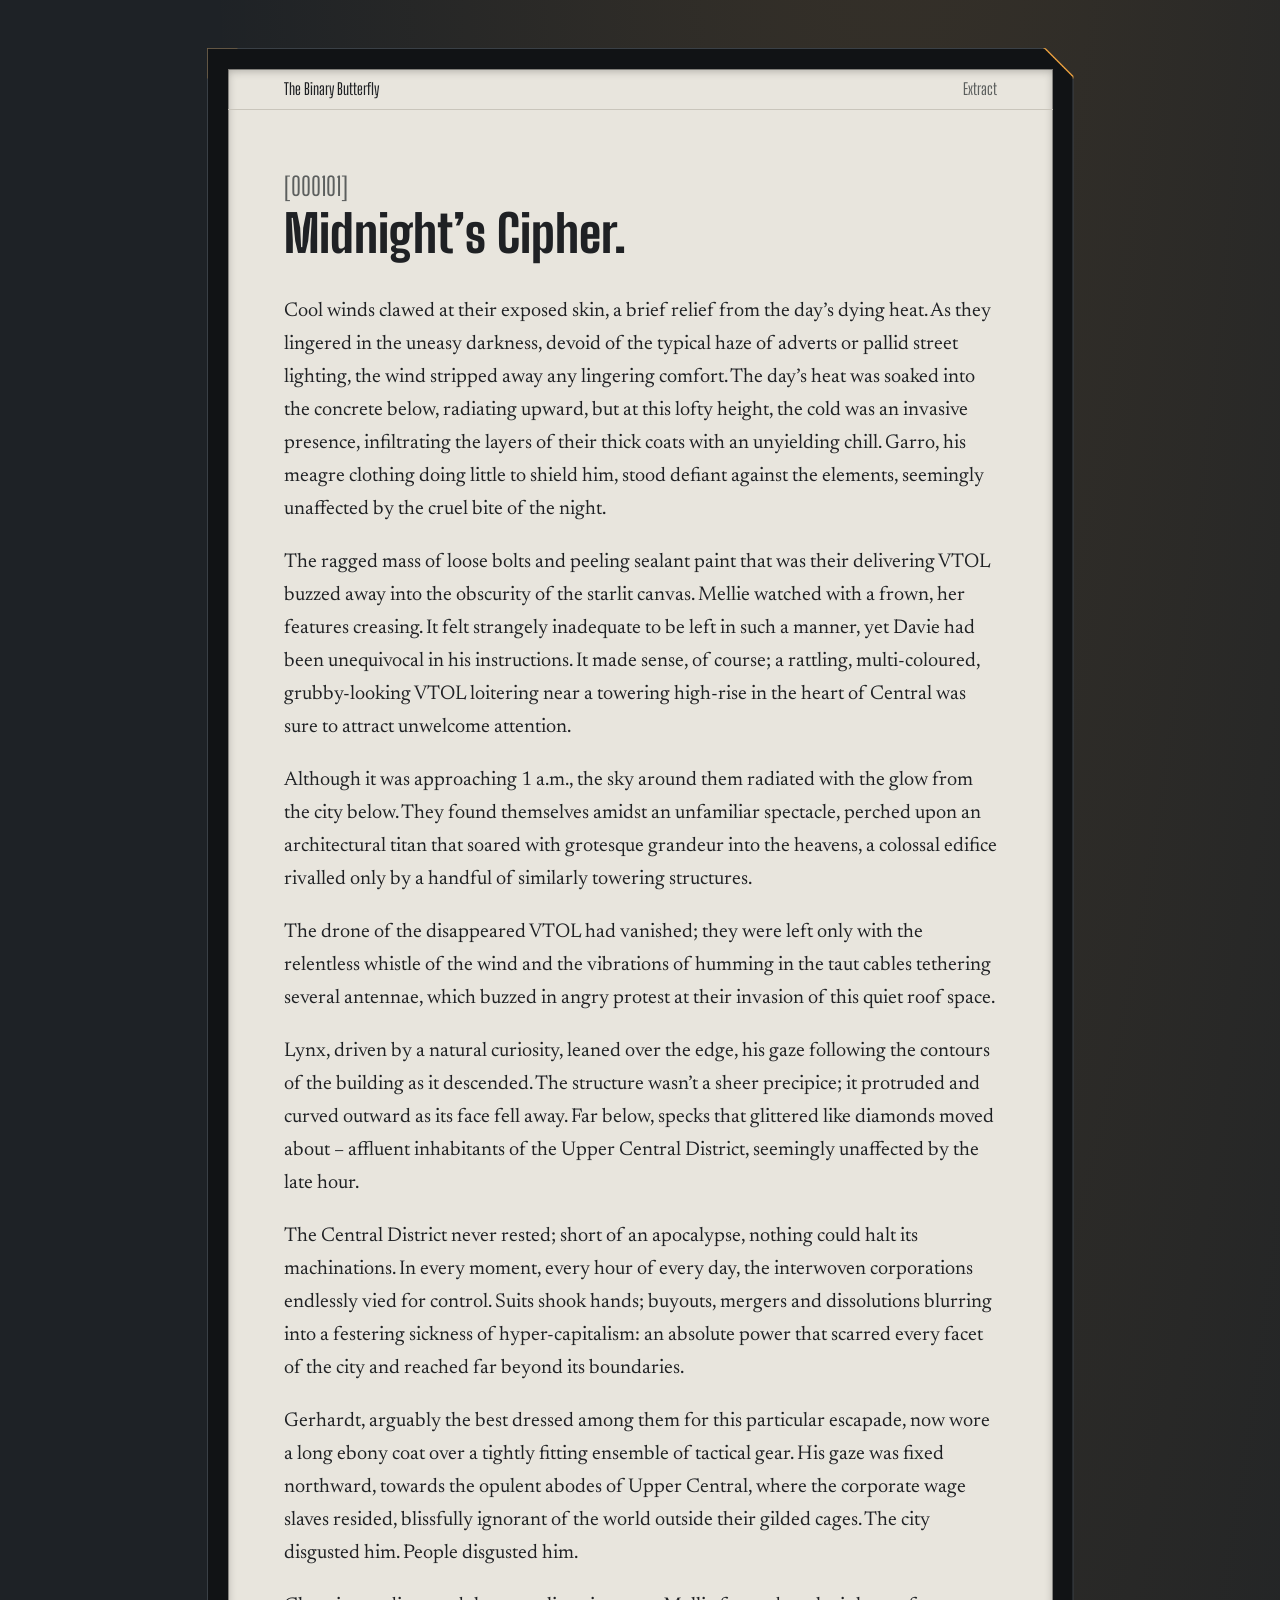
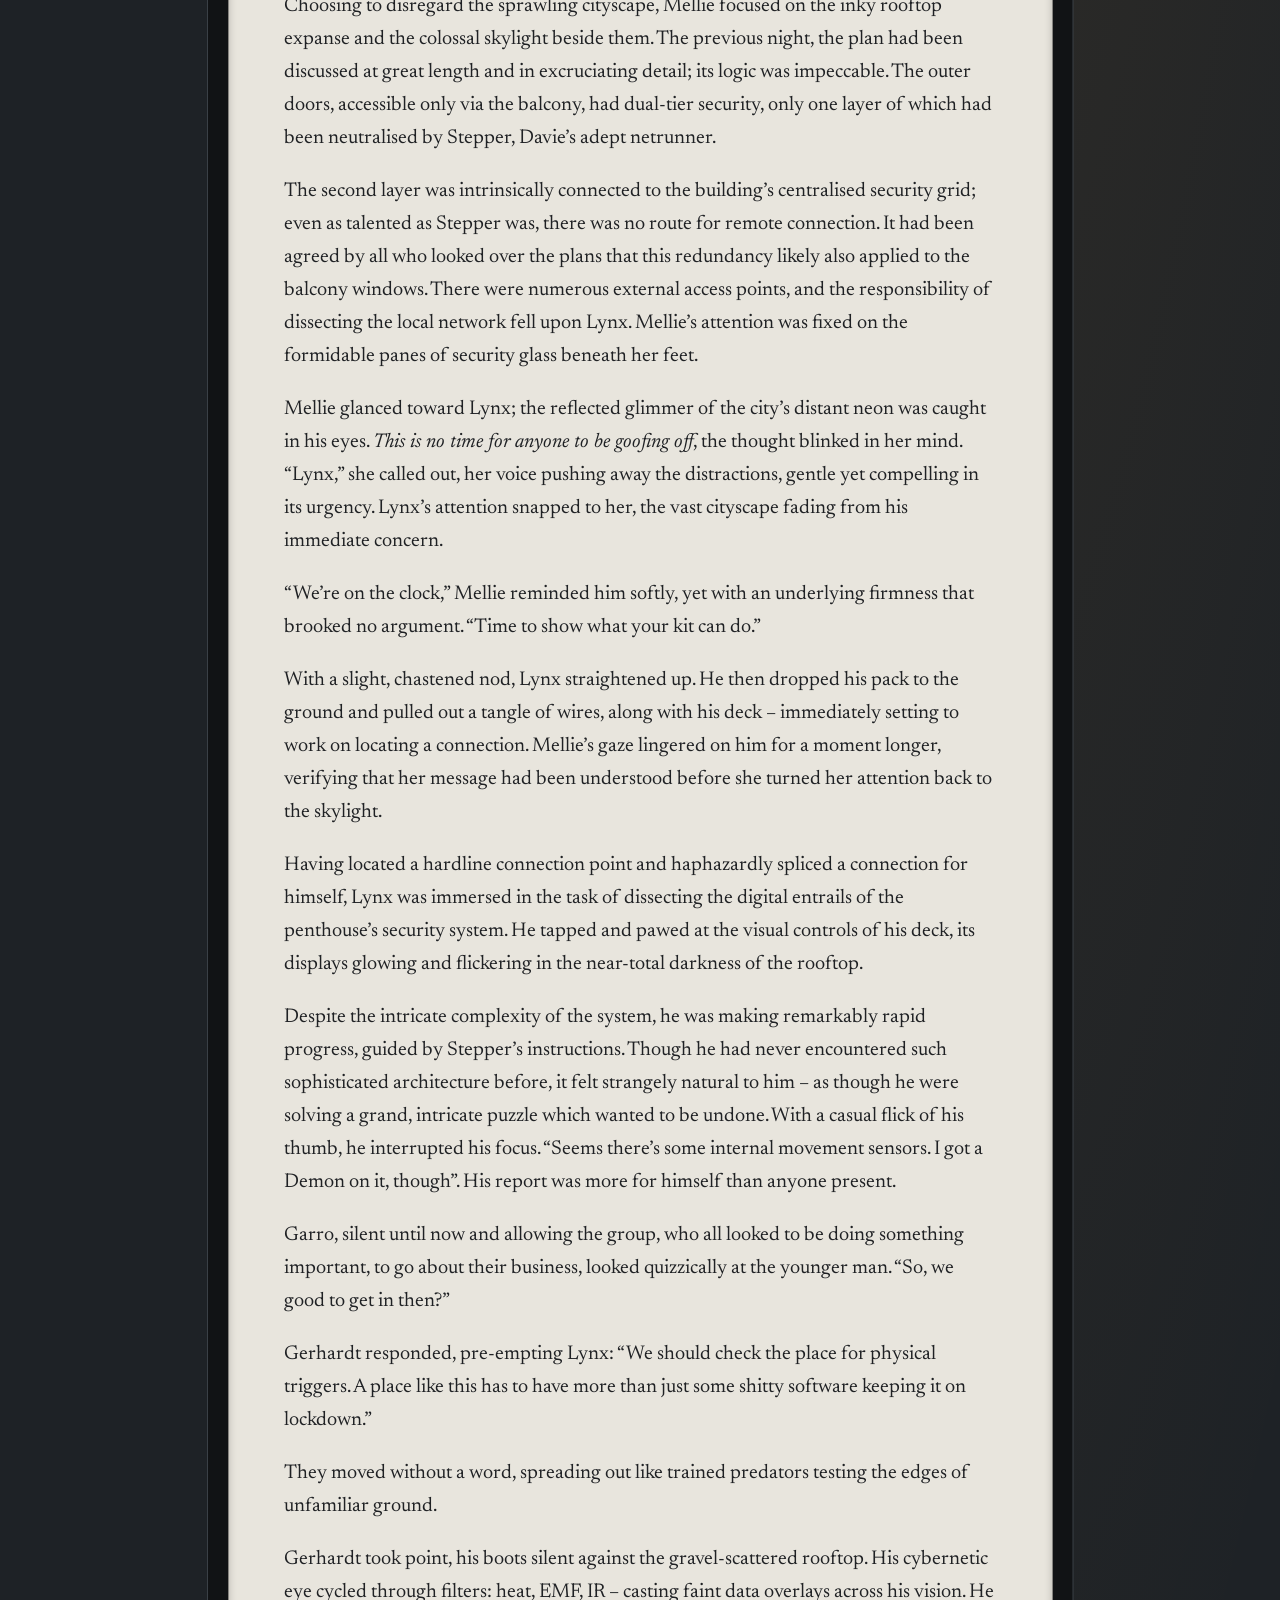
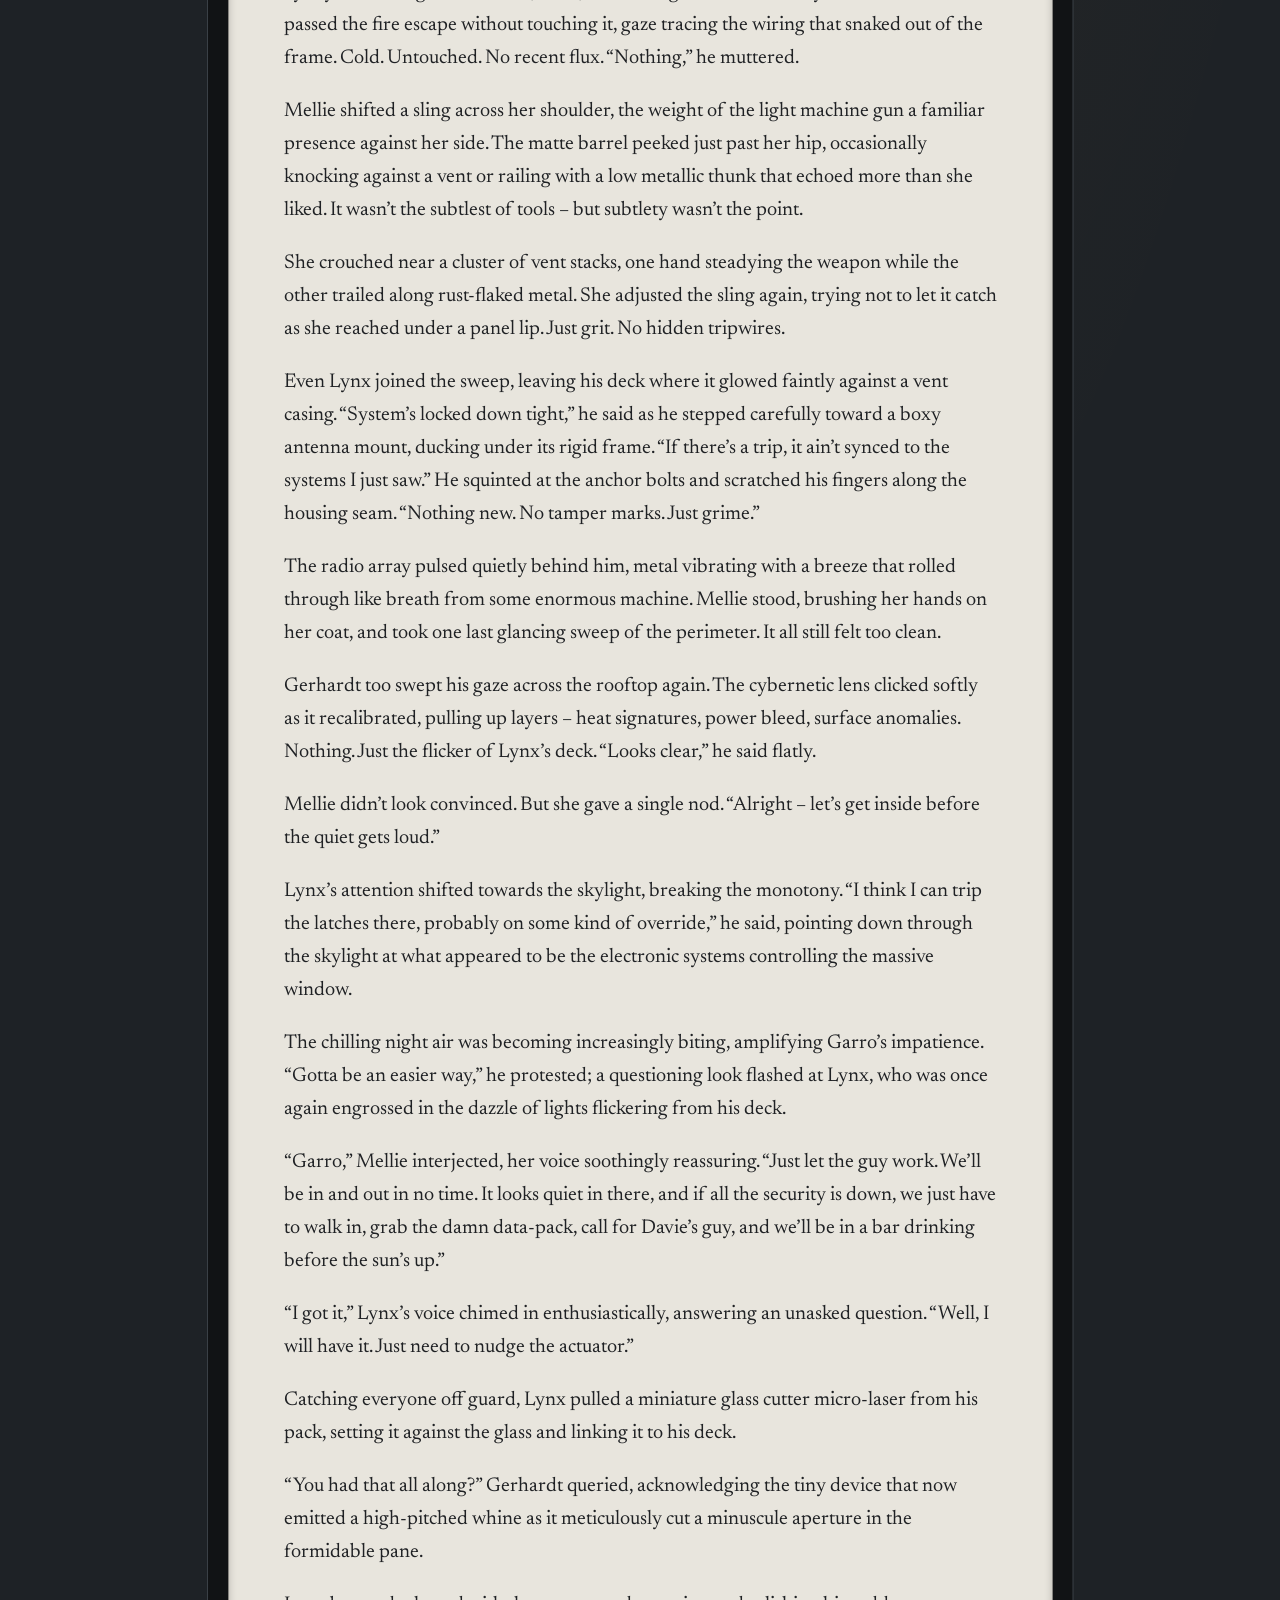
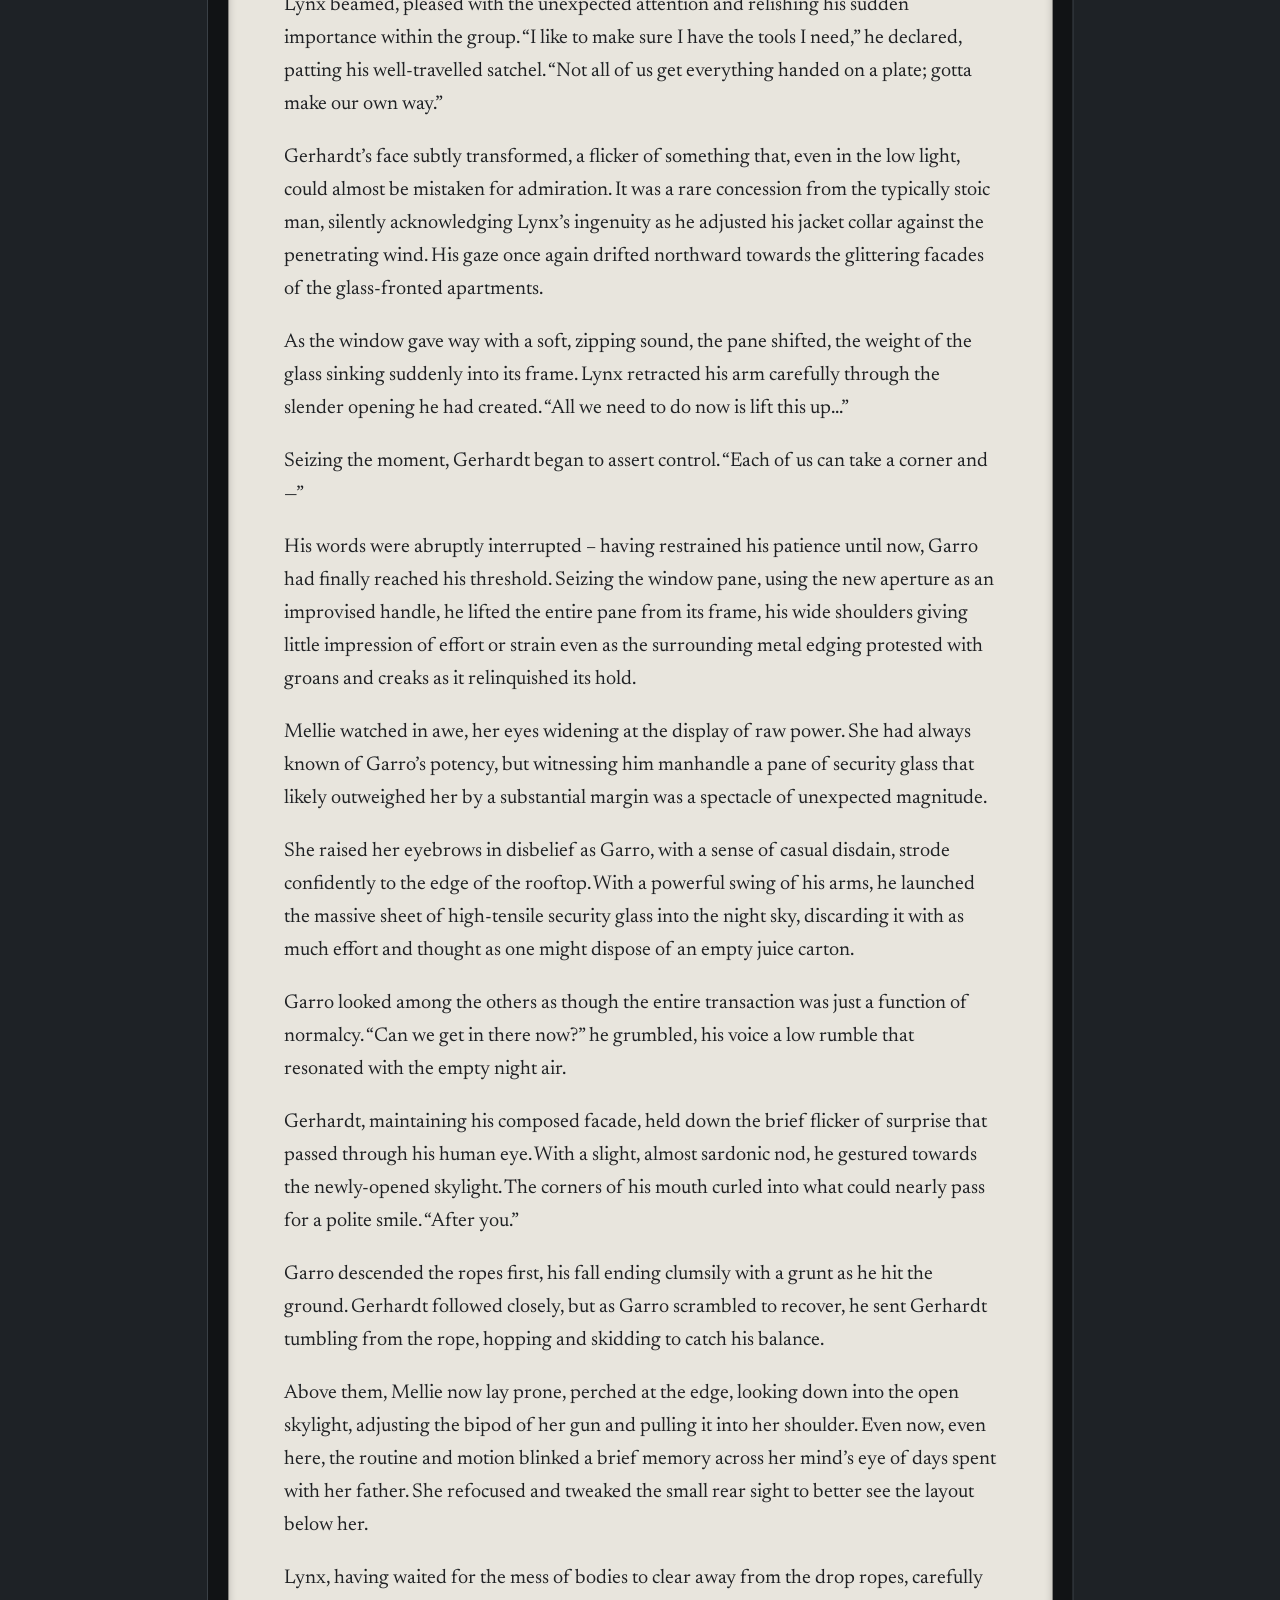
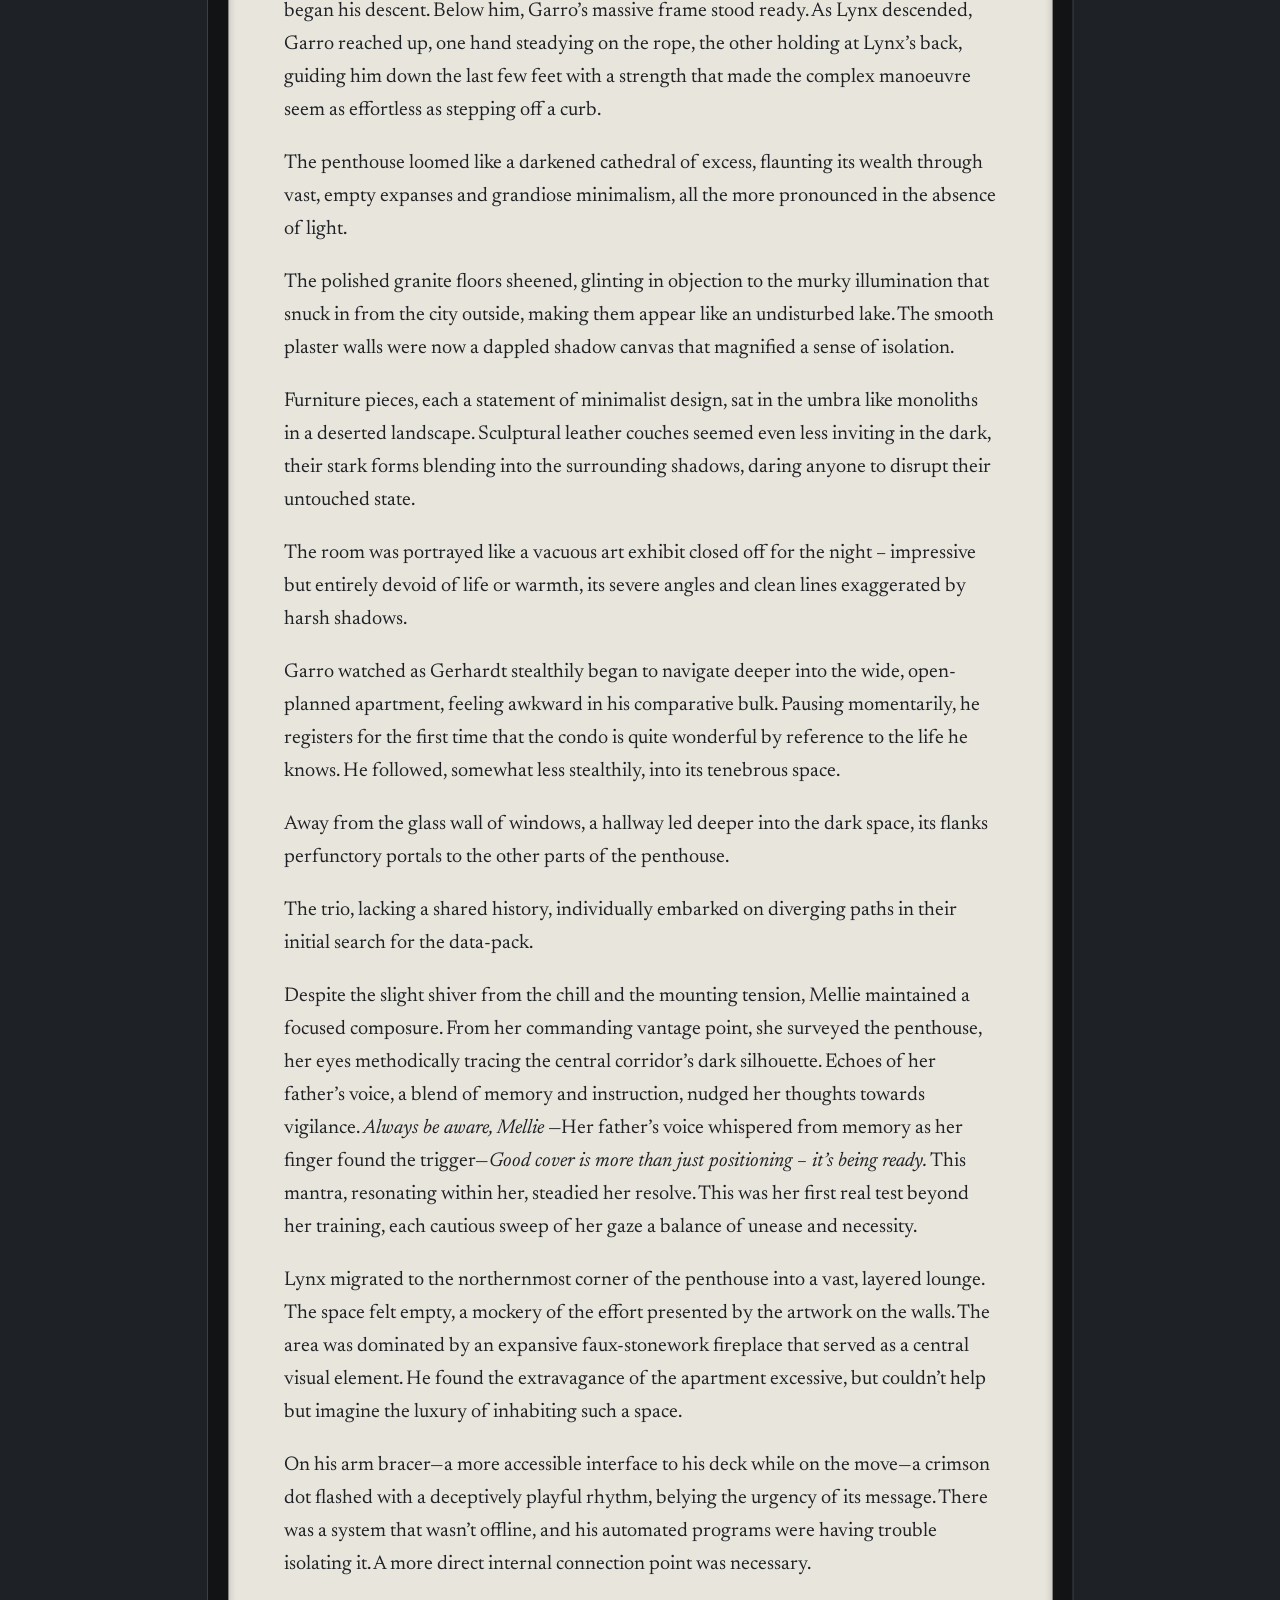
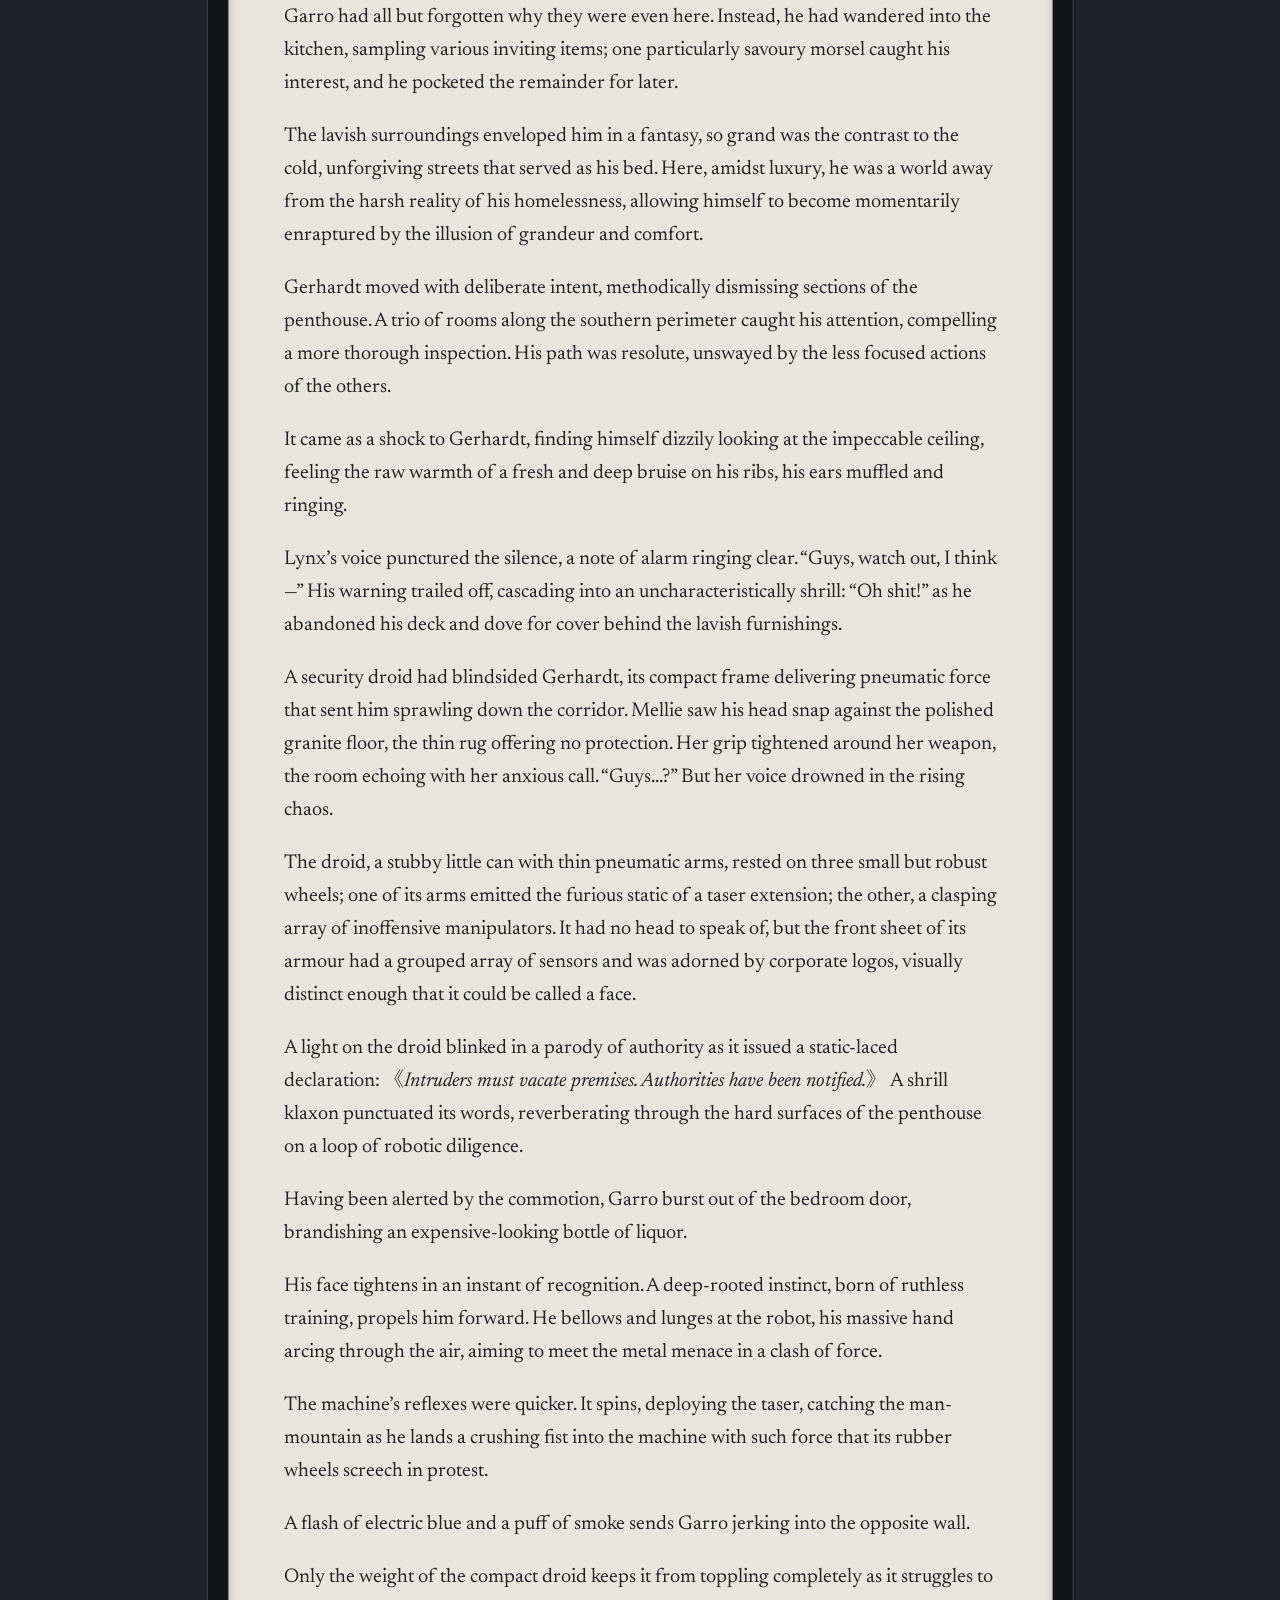
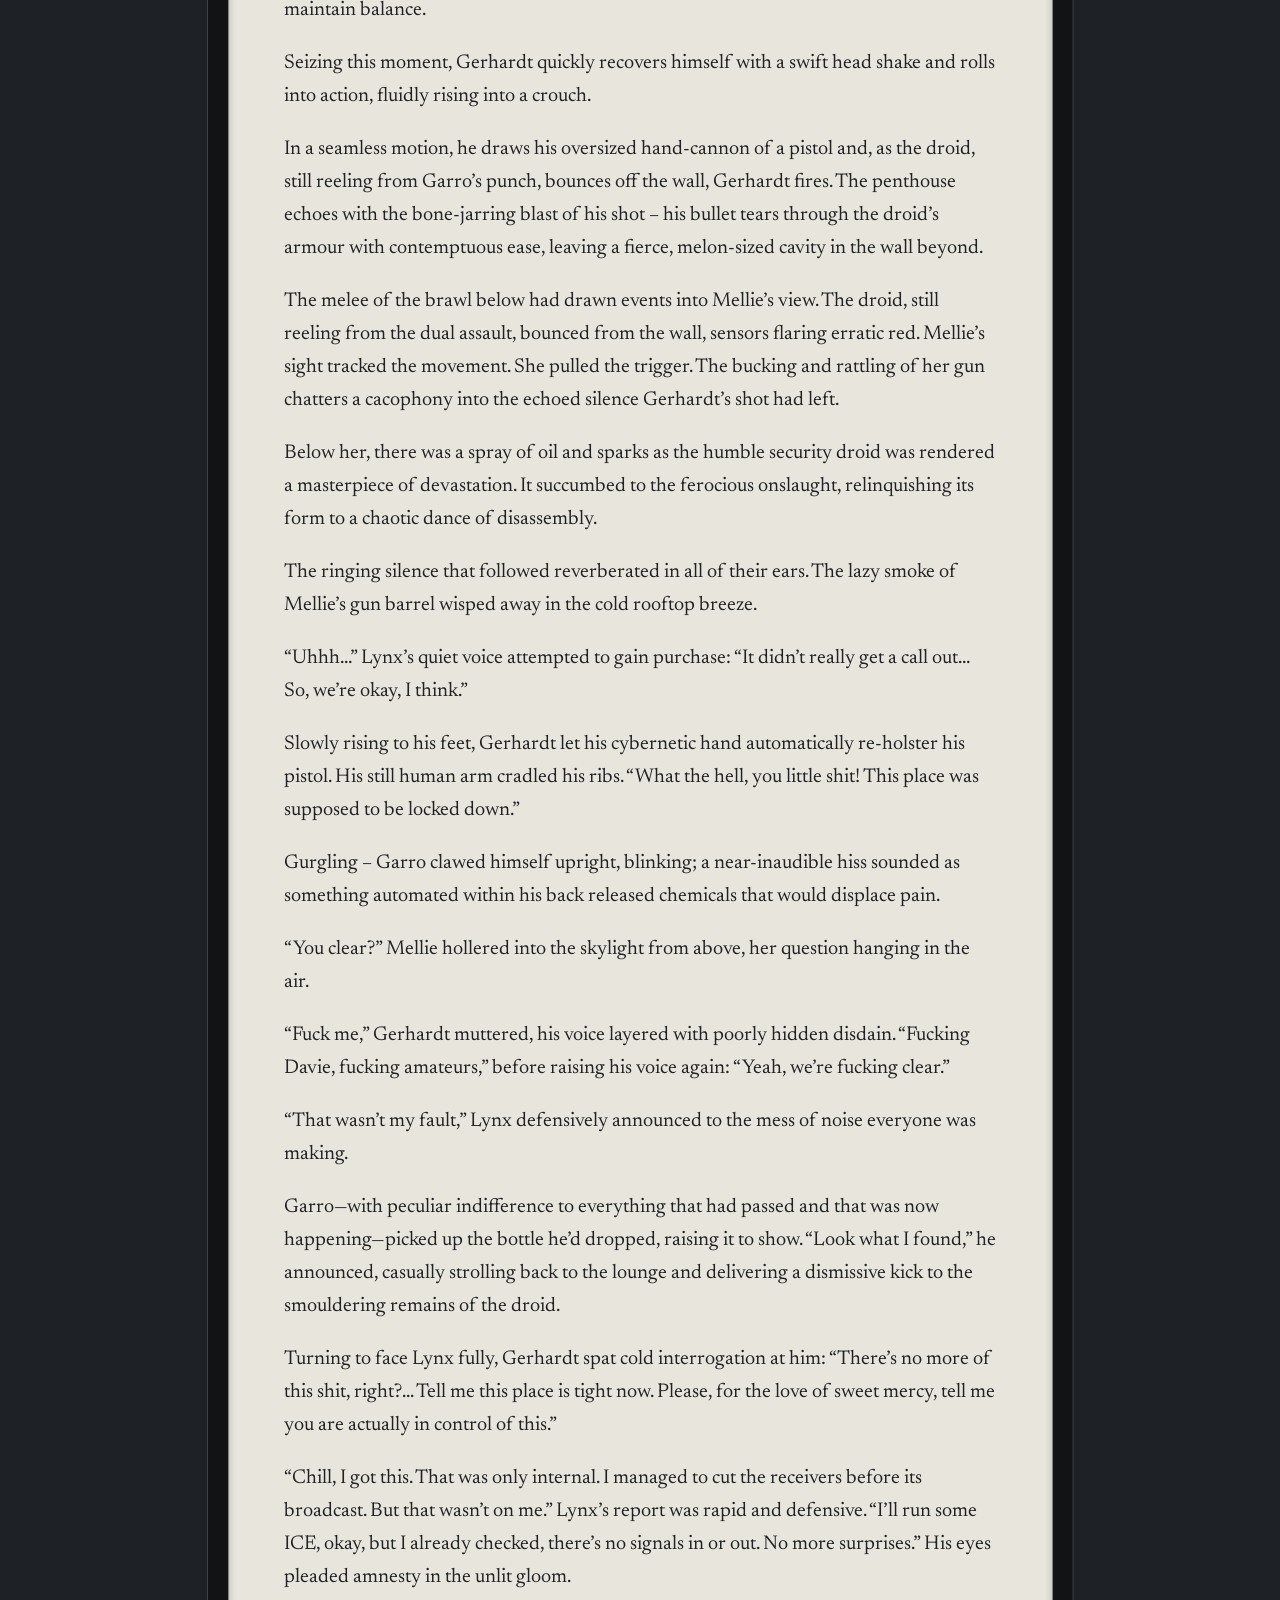
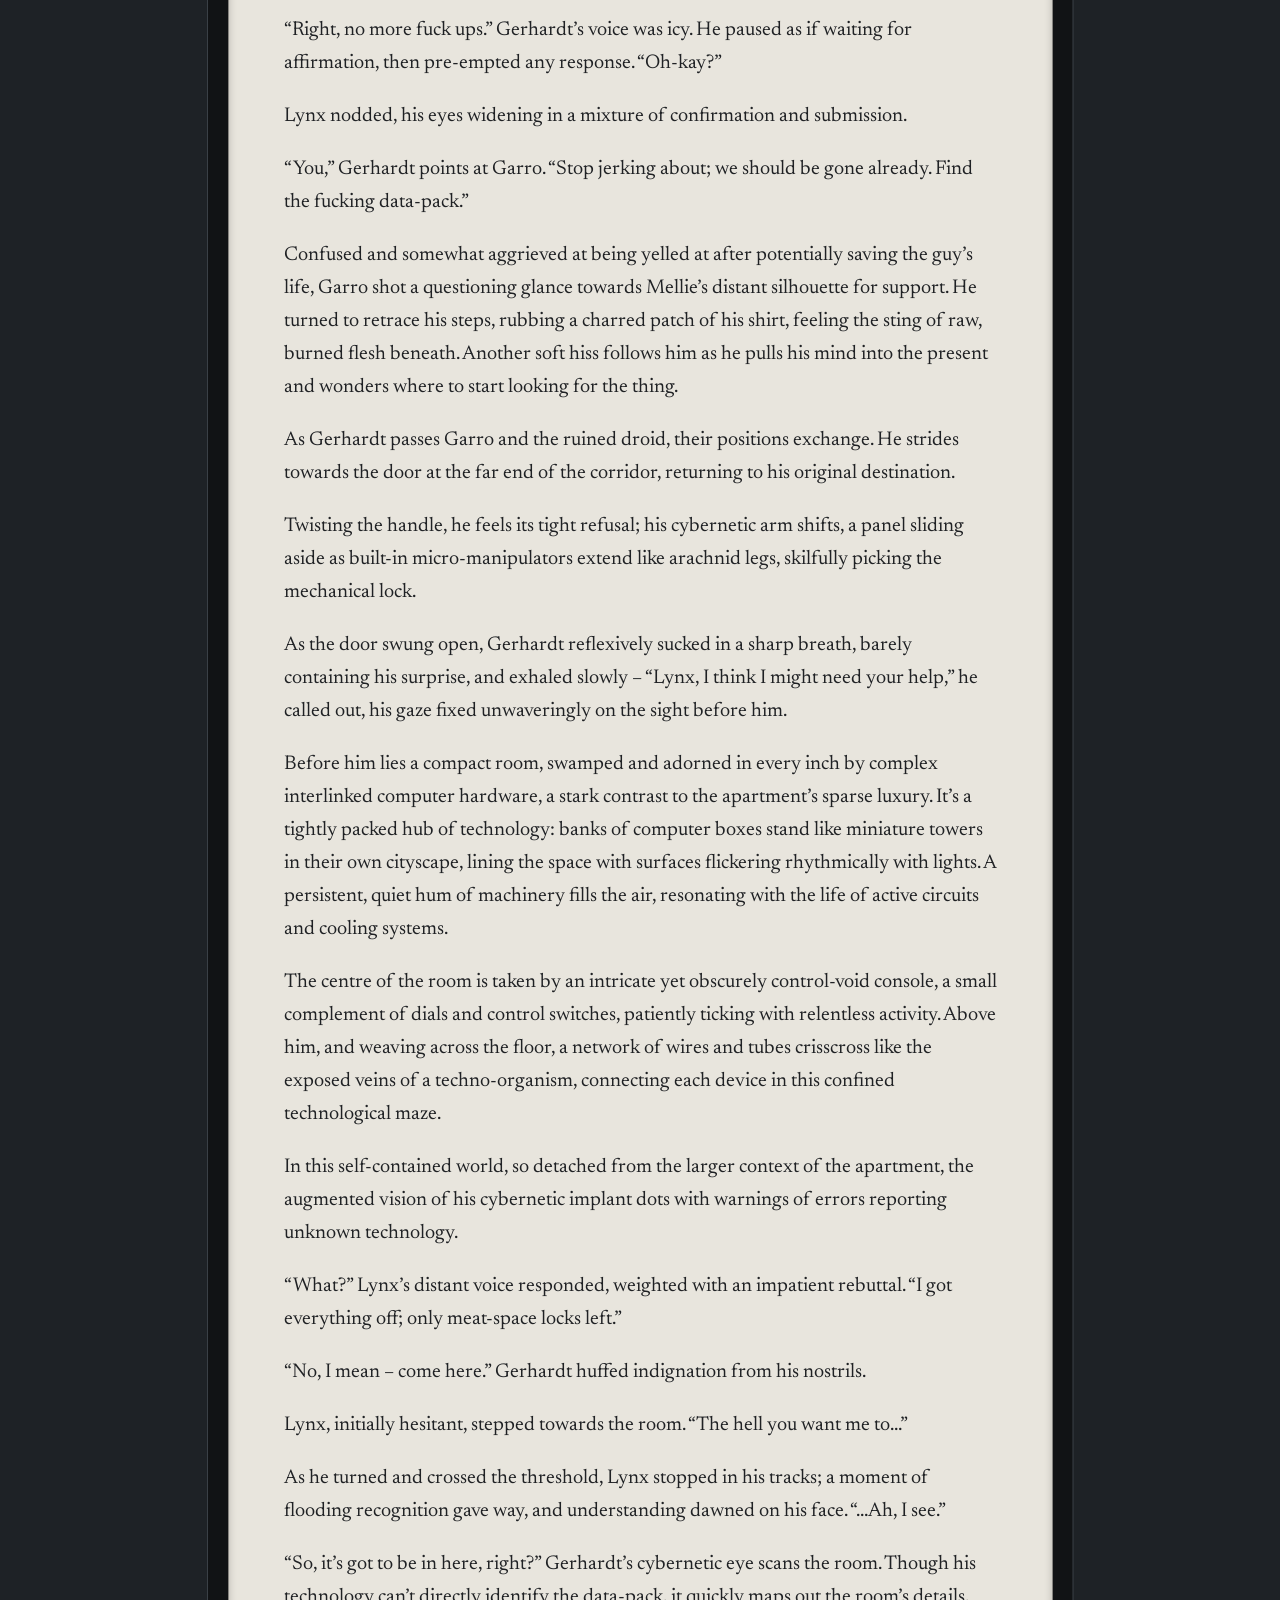
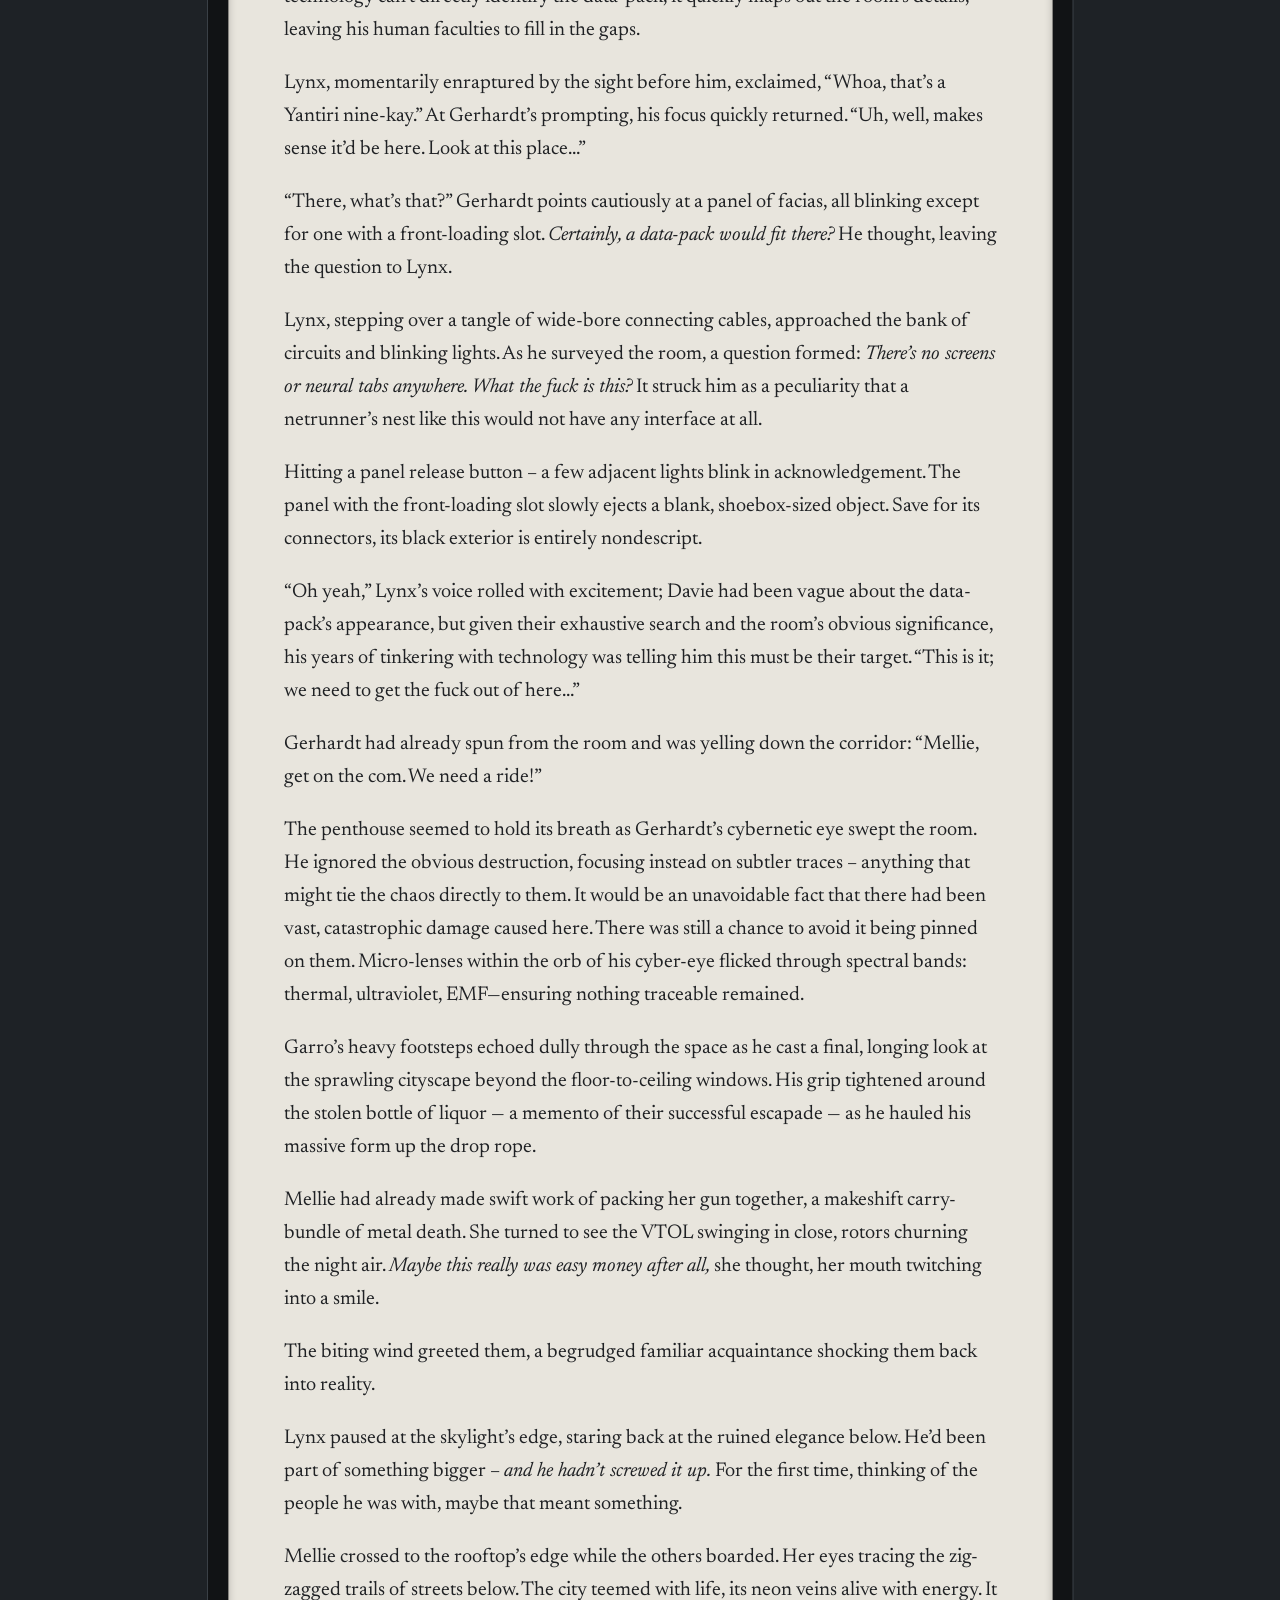
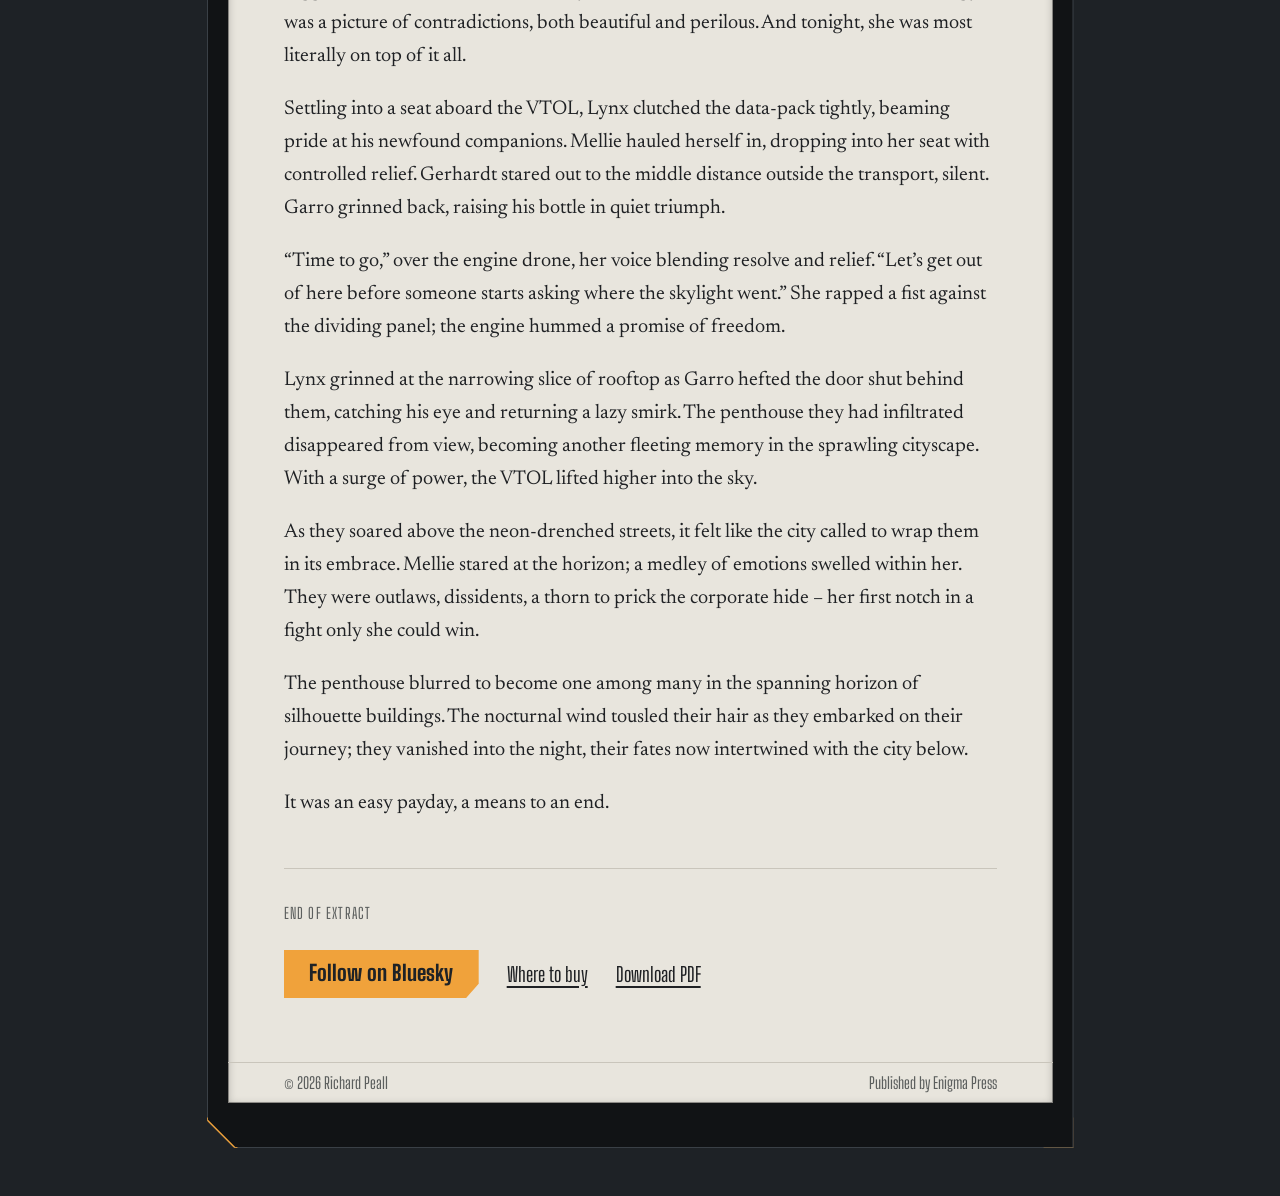
==== commit 239f0f36: "Apply text corrections to the extract page and PDF Rebuilt from the corrected extract.txt: 'thebalco" ====
--- a/extract/index.html
+++ b/extract/index.html
@@ -3,13 +3,13 @@
 <head>
 <meta charset="utf-8">
 <meta name="viewport" content="width=device-width, initial-scale=1">
-<title>Read an extract: Midnight's Cipher | The Binary Butterfly by Richard Peall</title>
+<title>Read an extract: Midnight’s Cipher | The Binary Butterfly by Richard Peall</title>
 <meta name="description" content="Read the opening chapter of The Binary Butterfly, a cyberpunk novel by Richard Peall. Join the crew on their first job.">
 <link rel="canonical" href="https://thebinarybutterfly.online/extract/">
 
 <meta property="og:type" content="article">
 <meta property="og:site_name" content="The Binary Butterfly">
-<meta property="og:title" content="Read an extract: Midnight's Cipher">
+<meta property="og:title" content="Read an extract: Midnight’s Cipher">
 <meta property="og:description" content="The opening chapter of The Binary Butterfly by Richard Peall. Join the crew on their first job.">
 <meta property="og:url" content="https://thebinarybutterfly.online/extract/">
 <meta property="og:image" content="https://thebinarybutterfly.online/TBB-COVER.jpg">
@@ -17,7 +17,7 @@
 <meta property="og:image:height" content="1200">
 <meta property="og:image:alt" content="Cover of The Binary Butterfly by Richard Peall">
 <meta name="twitter:card" content="summary_large_image">
-<meta name="twitter:title" content="Read an extract: Midnight's Cipher">
+<meta name="twitter:title" content="Read an extract: Midnight’s Cipher">
 <meta name="twitter:description" content="The opening chapter of The Binary Butterfly by Richard Peall. Join the crew on their first job.">
 <meta name="twitter:image" content="https://thebinarybutterfly.online/TBB-COVER.jpg">
 <meta name="twitter:image:alt" content="Cover of The Binary Butterfly by Richard Peall">
@@ -158,23 +158,23 @@
 
   <main>
     <article>
-      <h1><span class="code">[000101]</span> Midnight's Cipher.</h1>
-      <p>Cool winds clawed at their exposed skin, a brief relief from the day's dying heat. As they lingered in the uneasy darkness, devoid of the typical haze of adverts or pallid street lighting, the wind stripped away any lingering comfort. The day's heat was soaked into the concrete below, radiating upward, but at this lofty height, the cold was an invasive presence, infiltrating the layers of their thick coats with an unyielding chill. Garro, his meagre clothing doing little to shield him, stood defiant against the elements, seemingly unaffected by the cruel bite of the night.</p>
-      <p>The ragged mass of loose bolts and peeling sealant paint that was their delivering VTOL buzzed away into the obscurity of the starlit canvas. Mellie watched with a frown, her features creasing. It felt strangely  inadequate to be left in such a manner, yet Davie had been unequivocal in his instructions. It made sense, of course; a rattling, multi-coloured, grubby-looking VTOL loitering near a towering high-rise in the heart of Central was sure to attract unwelcome attention.</p>
+      <h1><span class="code">[000101]</span> Midnight’s Cipher.</h1>
+      <p>Cool winds clawed at their exposed skin, a brief relief from the day’s dying heat. As they lingered in the uneasy darkness, devoid of the typical haze of adverts or pallid street lighting, the wind stripped away any lingering comfort. The day’s heat was soaked into the concrete below, radiating upward, but at this lofty height, the cold was an invasive presence, infiltrating the layers of their thick coats with an unyielding chill. Garro, his meagre clothing doing little to shield him, stood defiant against the elements, seemingly unaffected by the cruel bite of the night.</p>
+      <p>The ragged mass of loose bolts and peeling sealant paint that was their delivering VTOL buzzed away into the obscurity of the starlit canvas. Mellie watched with a frown, her features creasing. It felt strangely inadequate to be left in such a manner, yet Davie had been unequivocal in his instructions. It made sense, of course; a rattling, multi-coloured, grubby-looking VTOL loitering near a towering high-rise in the heart of Central was sure to attract unwelcome attention.</p>
       <p>Although it was approaching 1 a.m., the sky around them radiated with the glow from the city below. They found themselves amidst an unfamiliar spectacle, perched upon an architectural titan that soared with grotesque grandeur into the heavens, a colossal edifice rivalled only by a handful of similarly towering structures.</p>
       <p>The drone of the disappeared VTOL had vanished; they were left only with the relentless whistle of the wind and the vibrations of humming in the taut cables tethering several antennae, which buzzed in angry protest at their invasion of this quiet roof space.</p>
       <p>Lynx, driven by a natural curiosity, leaned over the edge, his gaze following the contours of the building as it descended. The structure wasn’t a sheer precipice; it protruded and curved outward as its face fell away. Far below, specks that glittered like diamonds moved about – affluent inhabitants of the Upper Central District, seemingly unaffected by the late hour.</p>
       <p>The Central District never rested; short of an apocalypse, nothing could halt its machinations. In every moment, every hour of every day, the interwoven corporations endlessly vied for control. Suits shook hands; buyouts, mergers and dissolutions blurring into a festering sickness of hyper-capitalism: an absolute power that scarred every facet of the city and reached far beyond its boundaries.</p>
       <p>Gerhardt, arguably the best dressed among them for this particular escapade, now wore a long ebony coat over a tightly fitting ensemble of tactical gear. His gaze was fixed northward, towards the opulent abodes of Upper Central, where the corporate wage slaves resided, blissfully ignorant of the world outside their gilded cages. The city disgusted him. People disgusted him.</p>
-      <p>Choosing to disregard the sprawling cityscape, Mellie focused on the inky rooftop expanse and the colossal skylight beside them. The previous night, the plan had been discussed at great length and in excruciating detail; its logic was impeccable. The outer doors, accessible only via thebalcony, had dual-tier security, only one layer of which had been neutralised by Stepper, Davie's adept netrunner.</p>
-      <p>The second layer was intrinsically connected to the building's centralised security grid; even as talented as Stepper was, there was no route for remote connection. It had been agreed by all who looked over the plans that this redundancy likely also applied to the balcony windows. There were numerous external access points, and the responsibility of dissecting the local network fell upon Lynx. Mellie's attention was fixed on the formidable panes of security glass beneath her feet.</p>
-      <p>Mellie glanced toward Lynx; the reflected glimmer of the city’s distant neon was caught in his eyes. <em>This is no time for anyone to be goofing off</em>, the thought blinked in her mind. “Lynx,” she called out, her voice pushing away the distractions, gentle yet compelling in its urgency. Lynx's attention snapped to her, the vast cityscape fading from his immediate concern.</p>
-      <p>“We're on the clock,” Mellie reminded him softly, yet with an underlying firmness that brooked no argument. “Time to show what your kit can do.”</p>
+      <p>Choosing to disregard the sprawling cityscape, Mellie focused on the inky rooftop expanse and the colossal skylight beside them. The previous night, the plan had been discussed at great length and in excruciating detail; its logic was impeccable. The outer doors, accessible only via the balcony, had dual-tier security, only one layer of which had been neutralised by Stepper, Davie’s adept netrunner.</p>
+      <p>The second layer was intrinsically connected to the building’s centralised security grid; even as talented as Stepper was, there was no route for remote connection. It had been agreed by all who looked over the plans that this redundancy likely also applied to the balcony windows. There were numerous external access points, and the responsibility of dissecting the local network fell upon Lynx. Mellie’s attention was fixed on the formidable panes of security glass beneath her feet.</p>
+      <p>Mellie glanced toward Lynx; the reflected glimmer of the city’s distant neon was caught in his eyes. <em>This is no time for anyone to be goofing off</em>, the thought blinked in her mind. “Lynx,” she called out, her voice pushing away the distractions, gentle yet compelling in its urgency. Lynx’s attention snapped to her, the vast cityscape fading from his immediate concern.</p>
+      <p>“We’re on the clock,” Mellie reminded him softly, yet with an underlying firmness that brooked no argument. “Time to show what your kit can do.”</p>
       <p>With a slight, chastened nod, Lynx straightened up. He then dropped his pack to the ground and pulled out a tangle of wires, along with his deck – immediately setting to work on locating a connection. Mellie’s gaze lingered on him for a moment longer, verifying that her message had been understood before she turned her attention back to the skylight.</p>
-      <p>Having located a hardline connection point and haphazardly spliced a connection for himself, Lynx was immersed in the task of dissecting the digital entrails of the penthouse's security system. He tapped and pawed at the visual controls of his deck, its displays glowing and flickering in the  near-total darkness of the rooftop.</p>
+      <p>Having located a hardline connection point and haphazardly spliced a connection for himself, Lynx was immersed in the task of dissecting the digital entrails of the penthouse’s security system. He tapped and pawed at the visual controls of his deck, its displays glowing and flickering in the near-total darkness of the rooftop.</p>
       <p>Despite the intricate complexity of the system, he was making remarkably rapid progress, guided by Stepper’s instructions. Though he had never encountered such sophisticated architecture before, it felt strangely natural to him – as though he were solving a grand, intricate puzzle which wanted to be undone. With a casual flick of his thumb, he interrupted his focus. “Seems there’s some internal movement sensors. I got a Demon on it, though”. His report was more for himself than anyone present.</p>
       <p>Garro, silent until now and allowing the group, who all looked to be doing something important, to go about their business, looked quizzically at the younger man. “So, we good to get in then?”</p>
-      <p>Gerhardt responded, pre-empting Lynx: “We should check the  place for physical triggers. A place like this has to have more than just some shitty software keeping it on lockdown.”</p>
+      <p>Gerhardt responded, pre-empting Lynx: “We should check the place for physical triggers. A place like this has to have more than just some shitty software keeping it on lockdown.”</p>
       <p>They moved without a word, spreading out like trained predators testing the edges of unfamiliar ground.</p>
       <p>Gerhardt took point, his boots silent against the gravel-scattered rooftop. His cybernetic eye cycled through filters: heat, EMF, IR – casting faint data overlays across his vision. He passed the fire escape without touching it, gaze tracing the wiring that snaked out of the frame. Cold. Untouched. No recent flux. “Nothing,” he muttered.</p>
       <p>Mellie shifted a sling across her shoulder, the weight of the light machine gun a familiar presence against her side. The matte barrel peeked just past her hip, occasionally knocking against a vent or railing with a low metallic thunk that echoed more than she liked. It wasn’t the subtlest of tools – but subtlety wasn’t the point.</p>
@@ -186,21 +186,21 @@
       <p>Lynx’s attention shifted towards the skylight, breaking the monotony. “I think I can trip the latches there, probably on some kind of override,” he said, pointing down through the skylight at what appeared to be the electronic systems controlling the massive window.</p>
       <p>The chilling night air was becoming increasingly biting, amplifying Garro’s impatience. “Gotta be an easier way,” he protested; a questioning look flashed at Lynx, who was once again engrossed in the dazzle of lights flickering from his deck.</p>
       <p>“Garro,” Mellie interjected, her voice soothingly reassuring. “Just let the guy work. We’ll be in and out in no time. It looks quiet in there, and if all the security is down, we just have to walk in, grab the damn data-pack, call for Davie’s guy, and we’ll be in a bar drinking before the sun’s up.”</p>
-      <p>“I got it,” Lynx's voice chimed in enthusiastically, answering an unasked question. “Well, I will have it. Just need to nudge the actuator.”</p>
+      <p>“I got it,” Lynx’s voice chimed in enthusiastically, answering an unasked question. “Well, I will have it. Just need to nudge the actuator.”</p>
       <p>Catching everyone off guard, Lynx pulled a miniature glass cutter micro-laser from his pack, setting it against the glass and linking it to his deck.</p>
       <p>“You had that all along?” Gerhardt queried, acknowledging the tiny device that now emitted a high-pitched whine as it meticulously cut a minuscule aperture in the formidable pane.</p>
       <p>Lynx beamed, pleased with the unexpected attention and relishing his sudden importance within the group. “I like to make sure I have the tools I need,” he declared, patting his well-travelled satchel. “Not all of us get everything handed on a plate; gotta make our own way.”</p>
-      <p>Gerhardt's face subtly transformed, a flicker of something that, even in the low light, could almost be mistaken for admiration. It was a rare concession from the typically stoic man, silently acknowledging Lynx’s ingenuity as he adjusted his jacket collar against the penetrating wind. His gaze once again drifted northward towards the glittering facades of the glass-fronted apartments.</p>
+      <p>Gerhardt’s face subtly transformed, a flicker of something that, even in the low light, could almost be mistaken for admiration. It was a rare concession from the typically stoic man, silently acknowledging Lynx’s ingenuity as he adjusted his jacket collar against the penetrating wind. His gaze once again drifted northward towards the glittering facades of the glass-fronted apartments.</p>
       <p>As the window gave way with a soft, zipping sound, the pane shifted, the weight of the glass sinking suddenly into its frame. Lynx retracted his arm carefully through the slender opening he had created. “All we need to do now is lift this up...”</p>
       <p>Seizing the moment, Gerhardt began to assert control. “Each of us can take a corner and—”</p>
       <p>His words were abruptly interrupted – having restrained his patience until now, Garro had finally reached his threshold. Seizing the window pane, using the new aperture as an improvised handle, he lifted the entire pane from its frame, his wide shoulders giving little impression of effort or strain even as the surrounding metal edging protested with groans and creaks as it relinquished its hold.</p>
-      <p>Mellie watched in awe, her eyes widening at the display of raw power. She had always known of Garro's potency, but witnessing him manhandle a pane of security glass that likely outweighed her by a substantial margin was a spectacle of unexpected magnitude.</p>
+      <p>Mellie watched in awe, her eyes widening at the display of raw power. She had always known of Garro’s potency, but witnessing him manhandle a pane of security glass that likely outweighed her by a substantial margin was a spectacle of unexpected magnitude.</p>
       <p>She raised her eyebrows in disbelief as Garro, with a sense of casual disdain, strode confidently to the edge of the rooftop. With a powerful swing of his arms, he launched the massive sheet of high-tensile security glass into the night sky, discarding it with as much effort and thought as one might dispose of an empty juice carton.</p>
       <p>Garro looked among the others as though the entire transaction was just a function of normalcy. “Can we get in there now?” he grumbled, his voice a low rumble that resonated with the empty night air.</p>
       <p>Gerhardt, maintaining his composed facade, held down the brief flicker of surprise that passed through his human eye. With a slight, almost sardonic nod, he gestured towards the newly-opened skylight. The corners of his mouth curled into what could nearly pass for a polite smile. “After you.”</p>
       <p>Garro descended the ropes first, his fall ending clumsily with a grunt as he hit the ground. Gerhardt followed closely, but as Garro scrambled to recover, he sent Gerhardt tumbling from the rope, hopping and skidding to catch his balance.</p>
       <p>Above them, Mellie now lay prone, perched at the edge, looking down into the open skylight, adjusting the bipod of her gun and pulling it into her shoulder. Even now, even here, the routine and motion blinked a brief memory across her mind’s eye of days spent with her father. She refocused and tweaked the small rear sight to better see the layout below her.</p>
-      <p>Lynx, having waited for the mess of bodies to clear away from the drop ropes, carefully began his descent. Below him, Garro's massive frame stood ready. As Lynx descended, Garro reached up, one hand steadying on the rope, the other holding at Lynx’s back, guiding him down the last few feet with a strength that made the complex manoeuvre seem as effortless as stepping off a curb.</p>
+      <p>Lynx, having waited for the mess of bodies to clear away from the drop ropes, carefully began his descent. Below him, Garro’s massive frame stood ready. As Lynx descended, Garro reached up, one hand steadying on the rope, the other holding at Lynx’s back, guiding him down the last few feet with a strength that made the complex manoeuvre seem as effortless as stepping off a curb.</p>
       <p>The penthouse loomed like a darkened cathedral of excess, flaunting its wealth through vast, empty expanses and grandiose minimalism, all the more pronounced in the absence of light.</p>
       <p>The polished granite floors sheened, glinting in objection to the murky illumination that snuck in from the city outside, making them appear like an undisturbed lake. The smooth plaster walls were now a dappled shadow canvas that magnified a sense of isolation.</p>
       <p>Furniture pieces, each a statement of minimalist design, sat in the umbra like monoliths in a deserted landscape. Sculptural leather couches seemed even less inviting in the dark, their stark forms blending into the surrounding shadows, daring anyone to disrupt their untouched state.</p>
@@ -208,9 +208,9 @@
       <p>Garro watched as Gerhardt stealthily began to navigate deeper into the wide, open-planned apartment, feeling awkward in his comparative bulk. Pausing momentarily, he registers for the first time that the condo is quite wonderful by reference to the life he knows. He followed, somewhat less stealthily, into its tenebrous space.</p>
       <p>Away from the glass wall of windows, a hallway led deeper into the dark space, its flanks perfunctory portals to the other parts of the penthouse.</p>
       <p>The trio, lacking a shared history, individually embarked on diverging paths in their initial search for the data-pack.</p>
-      <p>Despite the slight shiver from the chill and the mounting tension, Mellie maintained a focused composure. From her commanding vantage point, she surveyed the penthouse, her eyes methodically tracing the central corridor's dark silhouette. Echoes of her father’s voice, a blend of memory and instruction, nudged her thoughts towards vigilance. <em>Always be aware, Mellie</em> —Her father’s voice whispered from memory as her finger found the trigger—<em>Good cover is more than just positioning – it’s being ready.</em> This mantra, resonating within her, steadied her resolve. This was her first real test beyond her training, each cautious sweep of her gaze a balance of unease and necessity.</p>
+      <p>Despite the slight shiver from the chill and the mounting tension, Mellie maintained a focused composure. From her commanding vantage point, she surveyed the penthouse, her eyes methodically tracing the central corridor’s dark silhouette. Echoes of her father’s voice, a blend of memory and instruction, nudged her thoughts towards vigilance. <em>Always be aware, Mellie</em> —Her father’s voice whispered from memory as her finger found the trigger—<em>Good cover is more than just positioning – it’s being ready.</em> This mantra, resonating within her, steadied her resolve. This was her first real test beyond her training, each cautious sweep of her gaze a balance of unease and necessity.</p>
       <p>Lynx migrated to the northernmost corner of the penthouse into a vast, layered lounge. The space felt empty, a mockery of the effort presented by the artwork on the walls. The area was dominated by an expansive faux-stonework fireplace that served as a central visual element. He found the extravagance of the apartment excessive, but couldn’t help but imagine the luxury of inhabiting such a space.</p>
-      <p>On his arm bracer—a more accessible interface to his deck while on the move—a crimson dot flashed with a deceptively playful rhythm, belying the urgency of its message. There was a system that wasn't offline, and his automated programs were having trouble isolating it. A more direct internal connection point was necessary.</p>
+      <p>On his arm bracer—a more accessible interface to his deck while on the move—a crimson dot flashed with a deceptively playful rhythm, belying the urgency of its message. There was a system that wasn’t offline, and his automated programs were having trouble isolating it. A more direct internal connection point was necessary.</p>
       <p>Garro had all but forgotten why they were even here. Instead, he had wandered into the kitchen, sampling various inviting items; one particularly savoury morsel caught his interest, and he pocketed the remainder for later.</p>
       <p>The lavish surroundings enveloped him in a fantasy, so grand was the contrast to the cold, unforgiving streets that served as his bed. Here, amidst luxury, he was a world away from the harsh reality of his homelessness, allowing himself to become momentarily enraptured by the illusion of grandeur and comfort.</p>
       <p>Gerhardt moved with deliberate intent, methodically dismissing sections of the penthouse. A trio of rooms along the southern perimeter caught his attention, compelling a more thorough inspection. His path was resolute, unswayed by the less focused actions of the others.</p>
@@ -221,50 +221,50 @@
       <p>A light on the droid blinked in a parody of authority as it issued a static-laced declaration: 《<em>Intruders must vacate premises. Authorities have been notified.</em>》 A shrill klaxon punctuated its words, reverberating through the hard surfaces of the penthouse on a loop of robotic diligence.</p>
       <p>Having been alerted by the commotion, Garro burst out of the bedroom door, brandishing an expensive-looking bottle of liquor.</p>
       <p>His face tightens in an instant of recognition. A deep-rooted instinct, born of ruthless training, propels him forward. He bellows and lunges at the robot, his massive hand arcing through the air, aiming to meet the metal menace in a clash of force.</p>
-      <p>The machine's reflexes were quicker. It spins, deploying the taser, catching the man-mountain as he lands a crushing fist into the machine with such force that its rubber wheels screech in protest.</p>
+      <p>The machine’s reflexes were quicker. It spins, deploying the taser, catching the man-mountain as he lands a crushing fist into the machine with such force that its rubber wheels screech in protest.</p>
       <p>A flash of electric blue and a puff of smoke sends Garro jerking into the opposite wall.</p>
       <p>Only the weight of the compact droid keeps it from toppling completely as it struggles to maintain balance.</p>
       <p>Seizing this moment, Gerhardt quickly recovers himself with a swift head shake and rolls into action, fluidly rising into a crouch.</p>
-      <p>In a seamless motion, he draws his oversized hand-cannon of a pistol and, as the droid, still reeling from Garro's punch, bounces off the wall, Gerhardt fires. The penthouse echoes with the bone-jarring blast of his shot – his bullet tears through the droid’s armour with contemptuous ease, leaving a fierce, melon-sized cavity in the wall beyond.</p>
+      <p>In a seamless motion, he draws his oversized hand-cannon of a pistol and, as the droid, still reeling from Garro’s punch, bounces off the wall, Gerhardt fires. The penthouse echoes with the bone-jarring blast of his shot – his bullet tears through the droid’s armour with contemptuous ease, leaving a fierce, melon-sized cavity in the wall beyond.</p>
       <p>The melee of the brawl below had drawn events into Mellie’s view. The droid, still reeling from the dual assault, bounced from the wall, sensors flaring erratic red. Mellie’s sight tracked the movement. She pulled the trigger. The bucking and rattling of her gun chatters a cacophony into the echoed silence Gerhardt’s shot had left.</p>
       <p>Below her, there was a spray of oil and sparks as the humble security droid was rendered a masterpiece of devastation. It succumbed to the ferocious onslaught, relinquishing its form to a chaotic dance of disassembly.</p>
-      <p>The ringing silence that followed reverberated in all of their ears. The lazy smoke of Mellie's gun barrel wisped away in the cold rooftop breeze.</p>
-      <p>“Uhhh…” Lynx’s quiet voice attempted to gain purchase: “It didn’t really get a call out… So, we're okay, I think.”</p>
+      <p>The ringing silence that followed reverberated in all of their ears. The lazy smoke of Mellie’s gun barrel wisped away in the cold rooftop breeze.</p>
+      <p>“Uhhh…” Lynx’s quiet voice attempted to gain purchase: “It didn’t really get a call out… So, we’re okay, I think.”</p>
       <p>Slowly rising to his feet, Gerhardt let his cybernetic hand automatically re-holster his pistol. His still human arm cradled his ribs. “What the hell, you little shit! This place was supposed to be locked down.”</p>
       <p>Gurgling – Garro clawed himself upright, blinking; a near-inaudible hiss sounded as something automated within his back released chemicals that would displace pain.</p>
       <p>“You clear?” Mellie hollered into the skylight from above, her question hanging in the air.</p>
-      <p>“Fuck me,” Gerhardt muttered, his voice layered with poorly hidden disdain. “Fucking Davie, fucking amateurs,” before raising his voice again: “Yeah, we're fucking clear.”</p>
+      <p>“Fuck me,” Gerhardt muttered, his voice layered with poorly hidden disdain. “Fucking Davie, fucking amateurs,” before raising his voice again: “Yeah, we’re fucking clear.”</p>
       <p>“That wasn’t my fault,” Lynx defensively announced to the mess of noise everyone was making.</p>
       <p>Garro—with peculiar indifference to everything that had passed and that was now happening—picked up the bottle he’d dropped, raising it to show. “Look what I found,” he announced, casually strolling back to the lounge and delivering a dismissive kick to the smouldering remains of the droid.</p>
       <p>Turning to face Lynx fully, Gerhardt spat cold interrogation at him: “There’s no more of this shit, right?... Tell me this place is tight now. Please, for the love of sweet mercy, tell me you are actually in control of this.”</p>
-      <p>“Chill, I got this. That was only internal. I managed to cut the receivers before its broadcast. But that wasn’t on me.” Lynx's report was rapid and defensive. “I’ll run some ICE, okay, but I already checked, there’s no signals in or out. No more surprises.” His eyes pleaded amnesty in the unlit gloom.</p>
-      <p>“Right, no more fuck ups.” Gerhardt's voice was icy. He paused as if waiting for affirmation, then pre-empted any response. “Oh-kay?”</p>
-      <p>Lynx nodded, his eyes widening in a mixture of confirmationand submission.</p>
+      <p>“Chill, I got this. That was only internal. I managed to cut the receivers before its broadcast. But that wasn’t on me.” Lynx’s report was rapid and defensive. “I’ll run some ICE, okay, but I already checked, there’s no signals in or out. No more surprises.” His eyes pleaded amnesty in the unlit gloom.</p>
+      <p>“Right, no more fuck ups.” Gerhardt’s voice was icy. He paused as if waiting for affirmation, then pre-empted any response. “Oh-kay?”</p>
+      <p>Lynx nodded, his eyes widening in a mixture of confirmation and submission.</p>
       <p>“You,” Gerhardt points at Garro. “Stop jerking about; we should be gone already. Find the fucking data-pack.”</p>
-      <p>Confused and somewhat aggrieved at being yelled at after potentially saving the guy's life, Garro shot a questioning glance towards Mellie’s distant silhouette for support. He turned to retrace his steps, rubbing a charred patch of his shirt, feeling the sting of raw, burned flesh beneath. Another soft hiss follows him as he pulls his mind into the present and wonders where to start looking for the thing.</p>
+      <p>Confused and somewhat aggrieved at being yelled at after potentially saving the guy’s life, Garro shot a questioning glance towards Mellie’s distant silhouette for support. He turned to retrace his steps, rubbing a charred patch of his shirt, feeling the sting of raw, burned flesh beneath. Another soft hiss follows him as he pulls his mind into the present and wonders where to start looking for the thing.</p>
       <p>As Gerhardt passes Garro and the ruined droid, their positions exchange. He strides towards the door at the far end of the corridor, returning to his original destination.</p>
       <p>Twisting the handle, he feels its tight refusal; his cybernetic arm shifts, a panel sliding aside as built-in micro-manipulators extend like arachnid legs, skilfully picking the mechanical lock.</p>
       <p>As the door swung open, Gerhardt reflexively sucked in a sharp breath, barely containing his surprise, and exhaled slowly – “Lynx, I think I might need your help,” he called out, his gaze fixed unwaveringly on the sight before him.</p>
-      <p>Before him lies a compact room, swamped and adorned in every inch by complex interlinked computer hardware, a stark contrast to the apartment's sparse luxury. It's a tightly packed hub of technology: banks of computer boxes stand like miniature towers in their own cityscape, lining the space with surfaces flickering rhythmically with lights. A persistent, quiet hum of machinery fills the air, resonating with the life of active circuits and cooling systems.</p>
+      <p>Before him lies a compact room, swamped and adorned in every inch by complex interlinked computer hardware, a stark contrast to the apartment’s sparse luxury. It’s a tightly packed hub of technology: banks of computer boxes stand like miniature towers in their own cityscape, lining the space with surfaces flickering rhythmically with lights. A persistent, quiet hum of machinery fills the air, resonating with the life of active circuits and cooling systems.</p>
       <p>The centre of the room is taken by an intricate yet obscurely control-void console, a small complement of dials and control switches, patiently ticking with relentless activity. Above him, and weaving across the floor, a network of wires and tubes crisscross like the exposed veins of a techno-organism, connecting each device in this confined technological maze.</p>
       <p>In this self-contained world, so detached from the larger context of the apartment, the augmented vision of his cybernetic implant dots with warnings of errors reporting unknown technology.</p>
-      <p>“What?” Lynx's distant voice responded, weighted with an impatient rebuttal. “I got everything off; only meat-space locks left.”</p>
+      <p>“What?” Lynx’s distant voice responded, weighted with an impatient rebuttal. “I got everything off; only meat-space locks left.”</p>
       <p>“No, I mean – come here.” Gerhardt huffed indignation from his nostrils.</p>
       <p>Lynx, initially hesitant, stepped towards the room. “The hell you want me to…”</p>
       <p>As he turned and crossed the threshold, Lynx stopped in his tracks; a moment of flooding recognition gave way, and understanding dawned on his face. “…Ah, I see.”</p>
-      <p>“So, it’s got to be in here, right?” Gerhardt's cybernetic eye scans the room. Though his technology can't directly identify the data-pack, it quickly maps out the room's details, leaving his human faculties to fill in the gaps.</p>
+      <p>“So, it’s got to be in here, right?” Gerhardt’s cybernetic eye scans the room. Though his technology can’t directly identify the data-pack, it quickly maps out the room’s details, leaving his human faculties to fill in the gaps.</p>
       <p>Lynx, momentarily enraptured by the sight before him, exclaimed, “Whoa, that’s a Yantiri nine-kay.” At Gerhardt’s prompting, his focus quickly returned. “Uh, well, makes sense it’d be here. Look at this place…”</p>
       <p>“There, what’s that?” Gerhardt points cautiously at a panel of facias, all blinking except for one with a front-loading slot. <em>Certainly, a data-pack would fit there?</em> He thought, leaving the question to Lynx.</p>
-      <p>Lynx, stepping over a tangle of wide-bore connecting cables, approached the bank of circuits and blinking lights. As he surveyed the room, a question formed: <em>There’s no screens or neural tabs anywhere. What the fuck is this?</em> It struck him as a peculiarity that a netrunner's nest like this would not have any interface at all.</p>
+      <p>Lynx, stepping over a tangle of wide-bore connecting cables, approached the bank of circuits and blinking lights. As he surveyed the room, a question formed: <em>There’s no screens or neural tabs anywhere. What the fuck is this?</em> It struck him as a peculiarity that a netrunner’s nest like this would not have any interface at all.</p>
       <p>Hitting a panel release button – a few adjacent lights blink in acknowledgement. The panel with the front-loading slot slowly ejects a blank, shoebox-sized object. Save for its connectors, its black exterior is entirely nondescript.</p>
-      <p>“Oh yeah,” Lynx’s voice rolled with excitement; Davie had been vague about the data-pack's appearance, but given their exhaustive search and the room's obvious significance, his years of tinkering with technology was telling him this must be their target. “This is it; we need to get the fuck out of here…”</p>
+      <p>“Oh yeah,” Lynx’s voice rolled with excitement; Davie had been vague about the data-pack’s appearance, but given their exhaustive search and the room’s obvious significance, his years of tinkering with technology was telling him this must be their target. “This is it; we need to get the fuck out of here…”</p>
       <p>Gerhardt had already spun from the room and was yelling down the corridor: “Mellie, get on the com. We need a ride!”</p>
       <p>The penthouse seemed to hold its breath as Gerhardt’s cybernetic eye swept the room. He ignored the obvious destruction, focusing instead on subtler traces – anything that might tie the chaos directly to them. It would be an unavoidable fact that there had been vast, catastrophic damage caused here. There was still a chance to avoid it being pinned on them. Micro-lenses within the orb of his cyber-eye flicked through spectral bands: thermal, ultraviolet, EMF—ensuring nothing traceable remained.</p>
       <p>Garro’s heavy footsteps echoed dully through the space as he cast a final, longing look at the sprawling cityscape beyond the floor-to-ceiling windows. His grip tightened around the stolen bottle of liquor — a memento of their successful escapade — as he hauled his massive form up the drop rope.</p>
       <p>Mellie had already made swift work of packing her gun together, a makeshift carry-bundle of metal death. She turned to see the VTOL swinging in close, rotors churning the night air. <em>Maybe this really was easy money after all,</em> she thought, her mouth twitching into a smile.</p>
       <p>The biting wind greeted them, a begrudged familiar acquaintance shocking them back into reality.</p>
       <p>Lynx paused at the skylight’s edge, staring back at the ruined elegance below. He’d been part of something bigger – <em>and he hadn’t screwed it up.</em> For the first time, thinking of the people he was with, maybe that meant something.</p>
-      <p>Mellie crossed to the rooftop's edge while the others boarded. Her eyes tracing the zig-zagged trails of streets below. The city teemed with life, its neon veins alive with energy. It was a picture of contradictions, both beautiful and perilous. And tonight, she was most literally on top of it all.</p>
+      <p>Mellie crossed to the rooftop’s edge while the others boarded. Her eyes tracing the zig-zagged trails of streets below. The city teemed with life, its neon veins alive with energy. It was a picture of contradictions, both beautiful and perilous. And tonight, she was most literally on top of it all.</p>
       <p>Settling into a seat aboard the VTOL, Lynx clutched the data-pack tightly, beaming pride at his newfound companions. Mellie hauled herself in, dropping into her seat with controlled relief. Gerhardt stared out to the middle distance outside the transport, silent. Garro grinned back, raising his bottle in quiet triumph.</p>
       <p>“Time to go,” over the engine drone, her voice blending resolve and relief. “Let’s get out of here before someone starts asking where the skylight went.” She rapped a fist against the dividing panel; the engine hummed a promise of freedom.</p>
       <p>Lynx grinned at the narrowing slice of rooftop as Garro hefted the door shut behind them, catching his eye and returning a lazy smirk. The penthouse they had infiltrated disappeared from view, becoming another fleeting memory in the sprawling cityscape. With a surge of power, the VTOL lifted higher into the sky.</p>
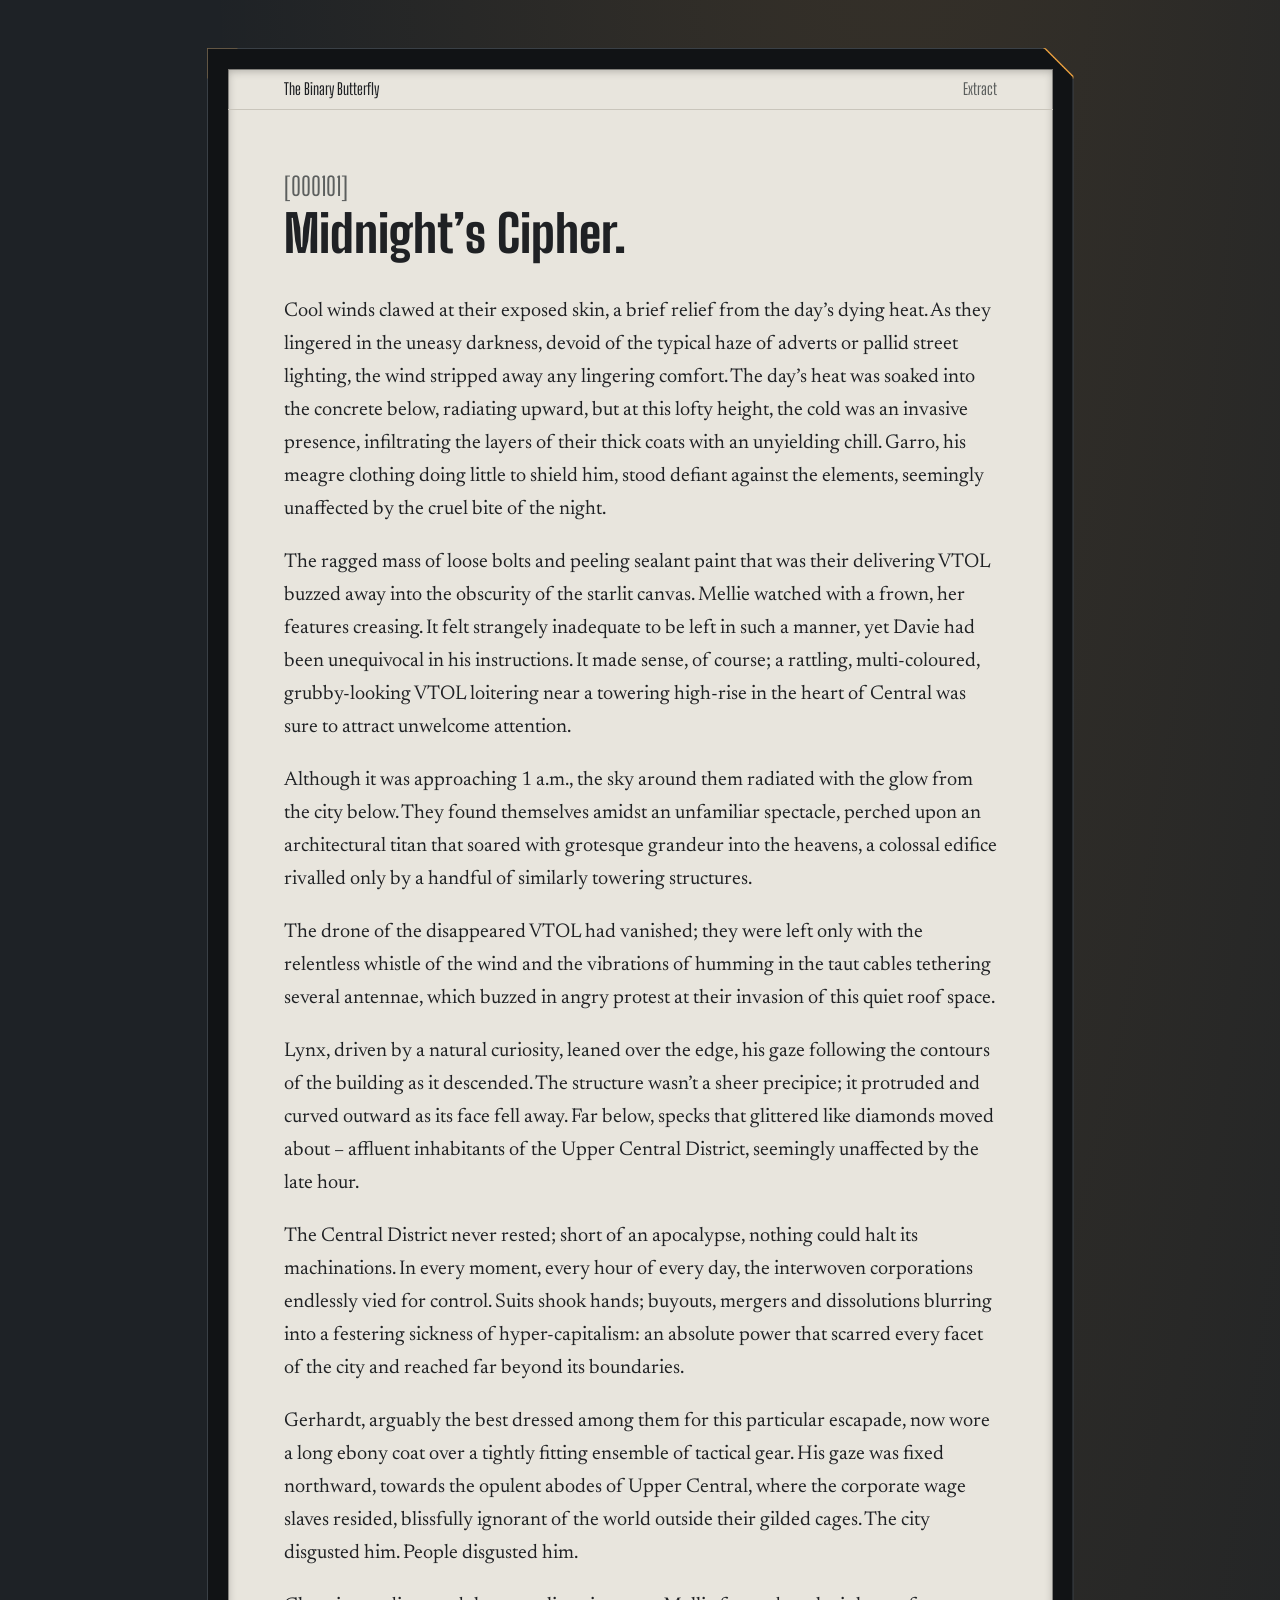
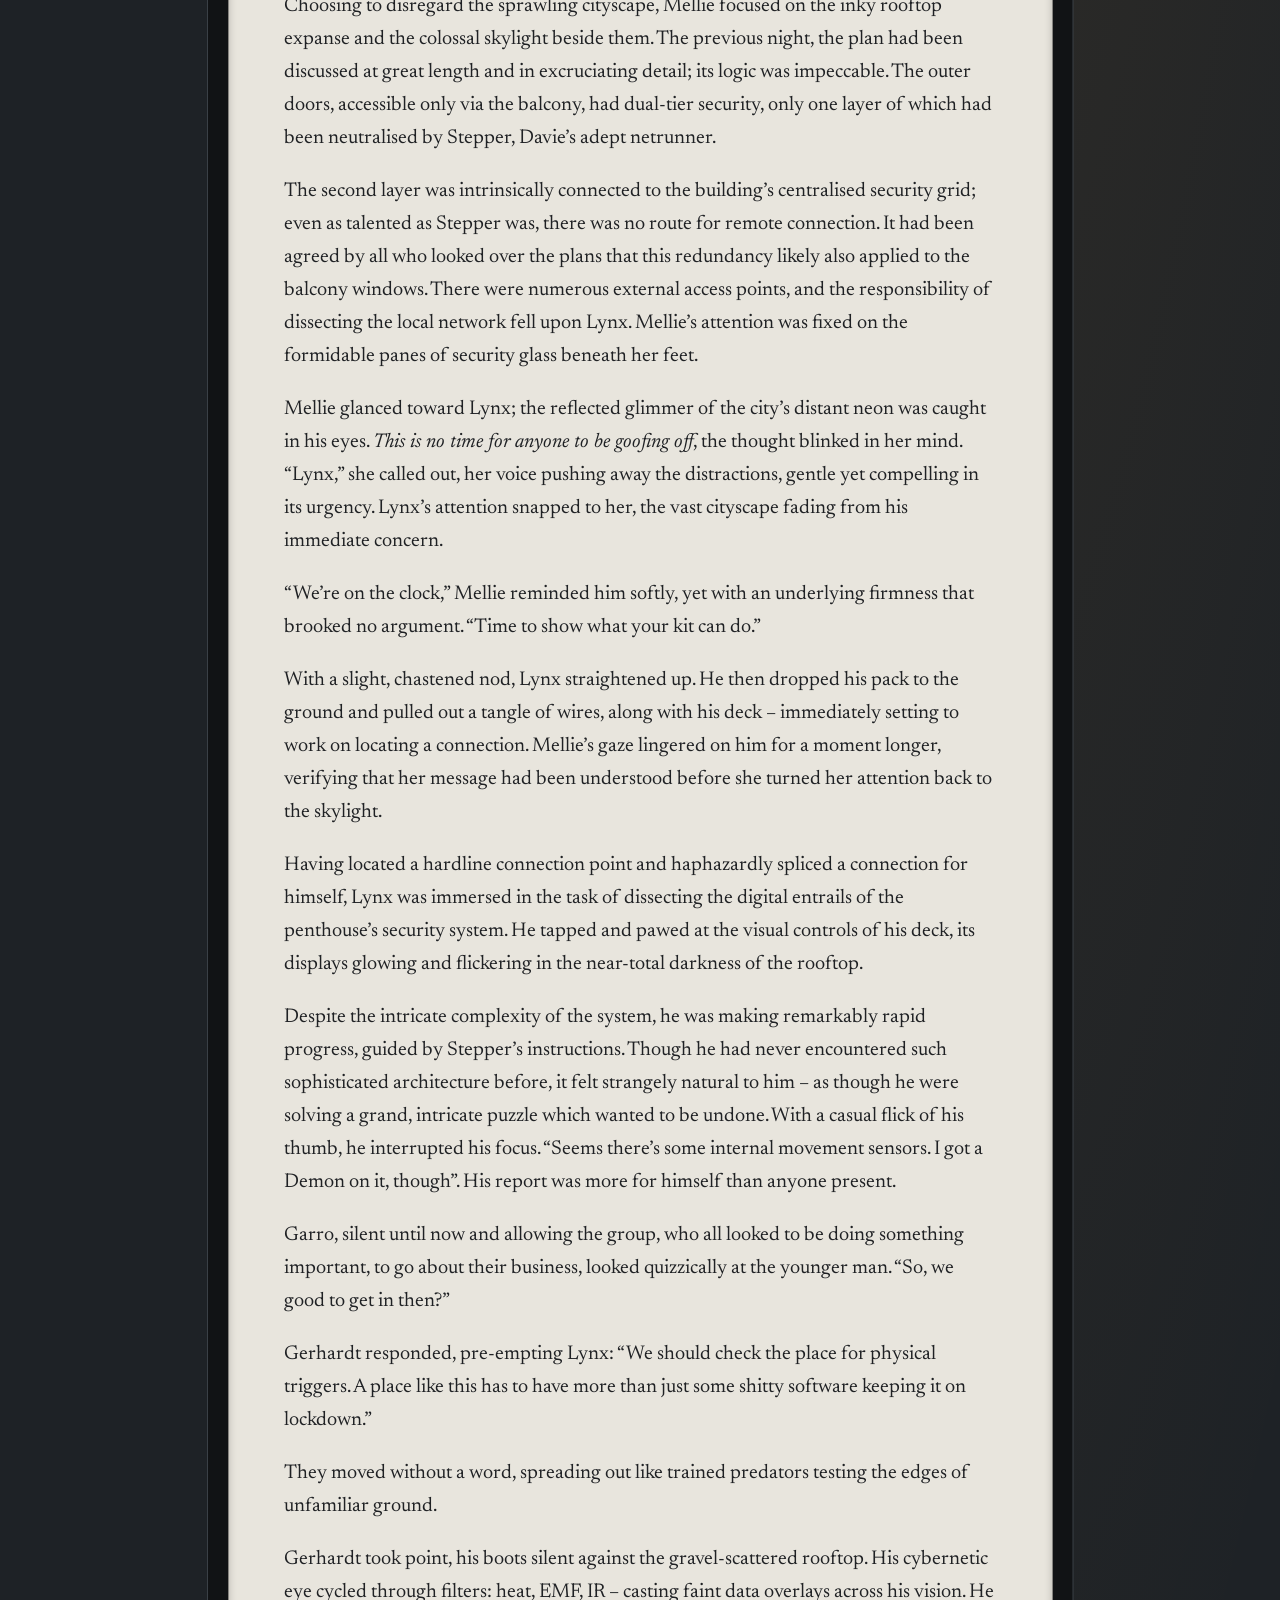
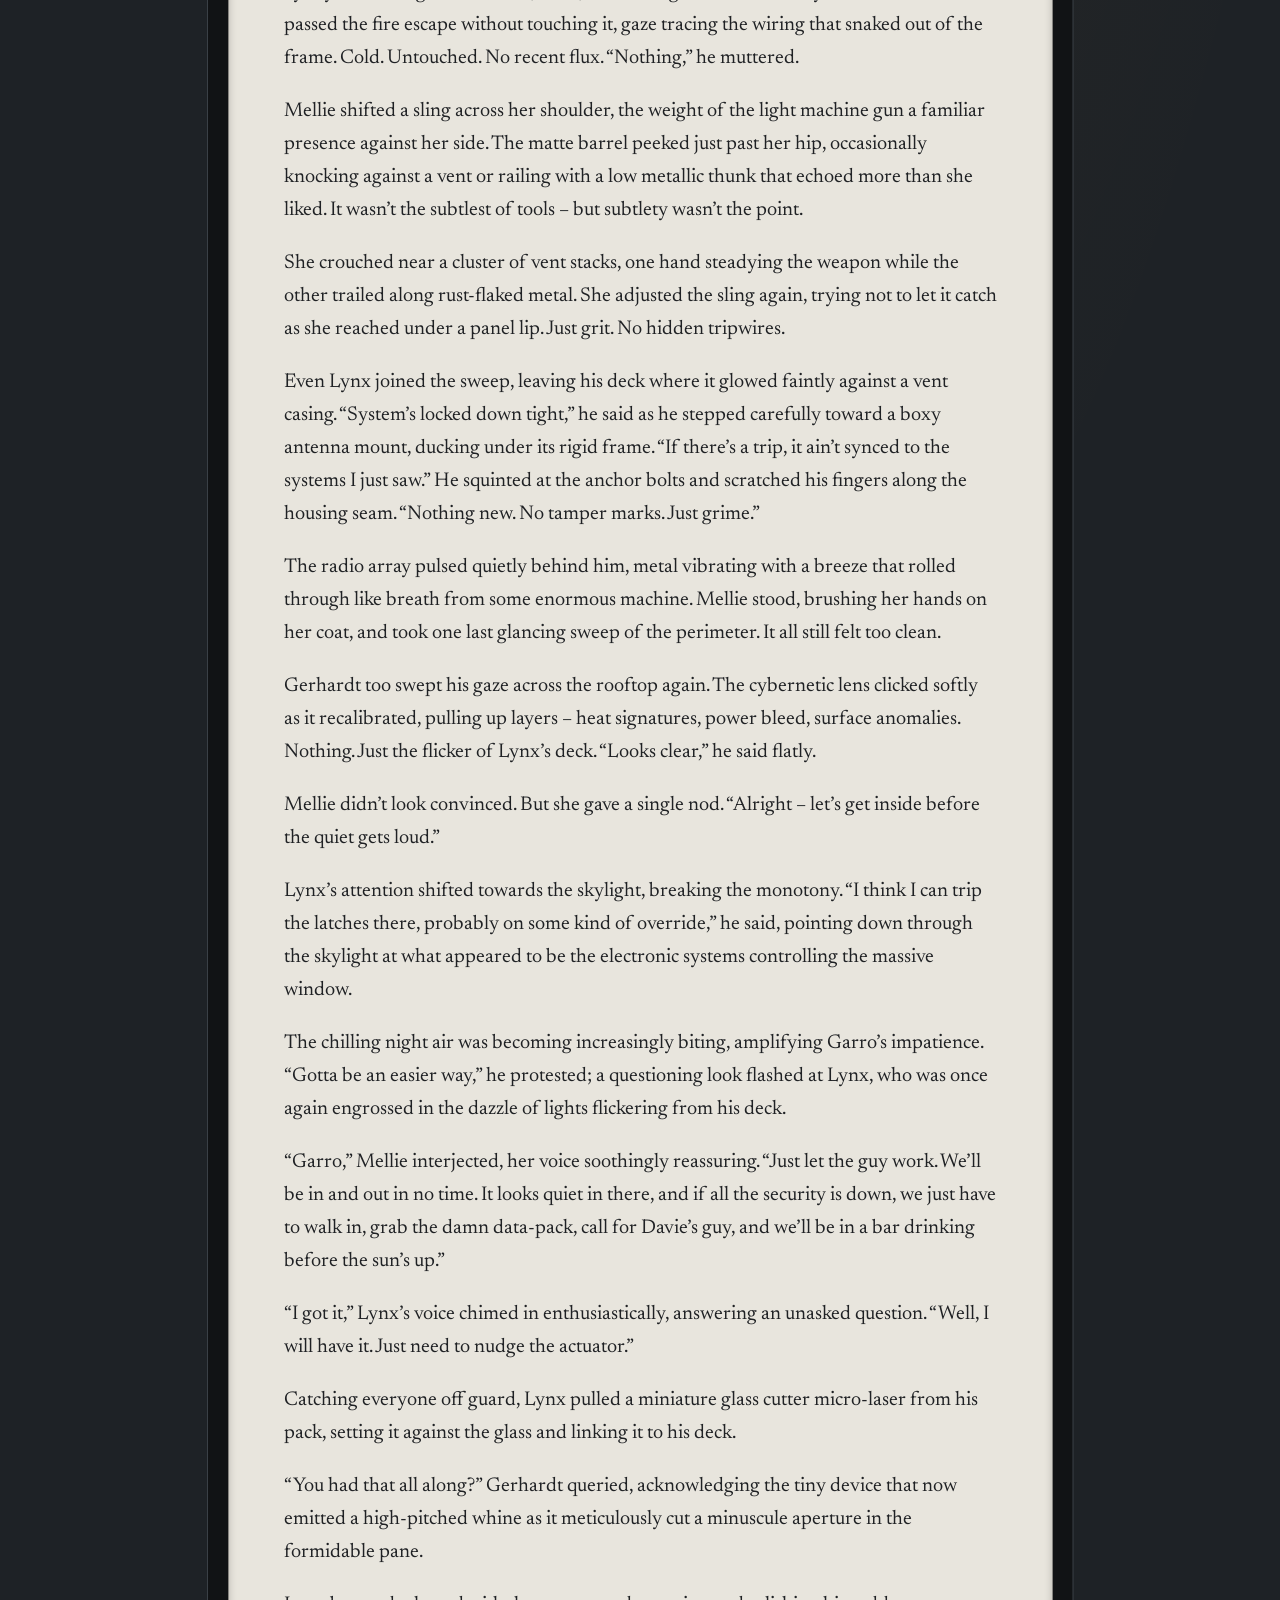
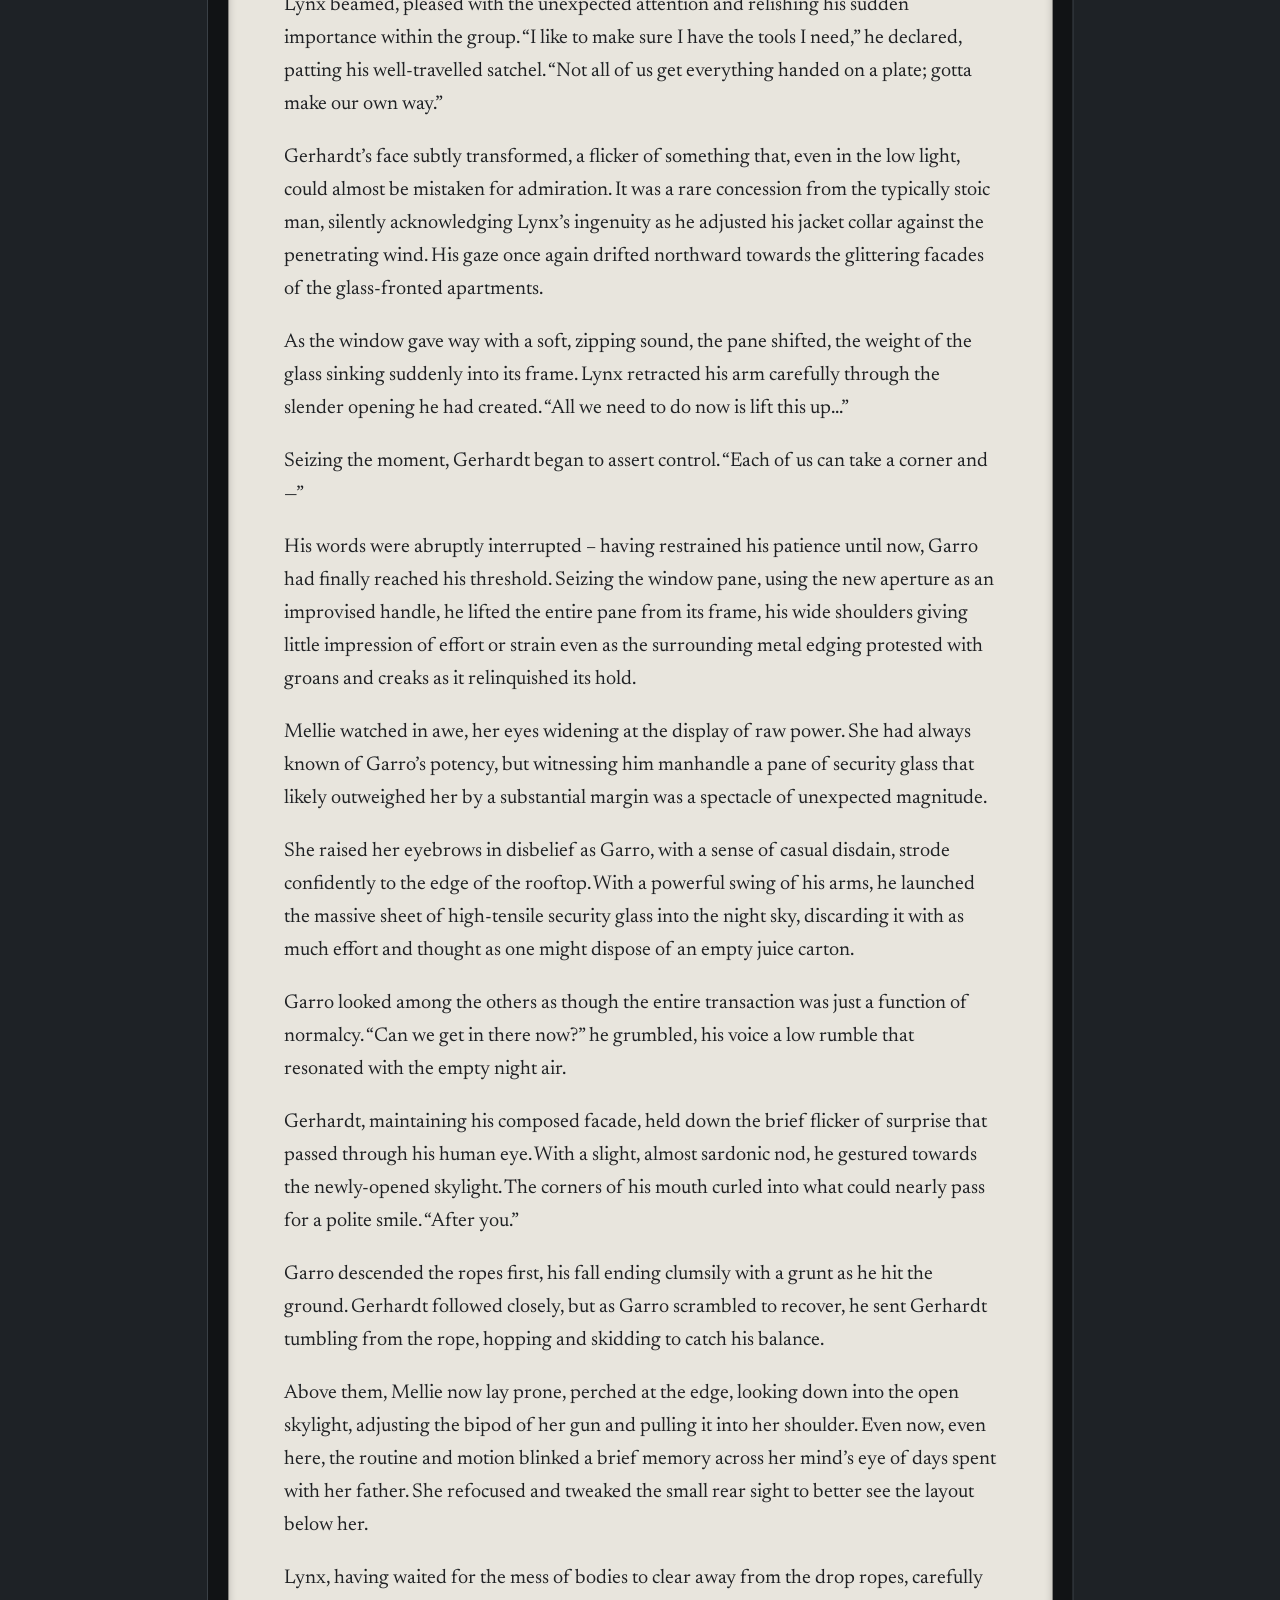
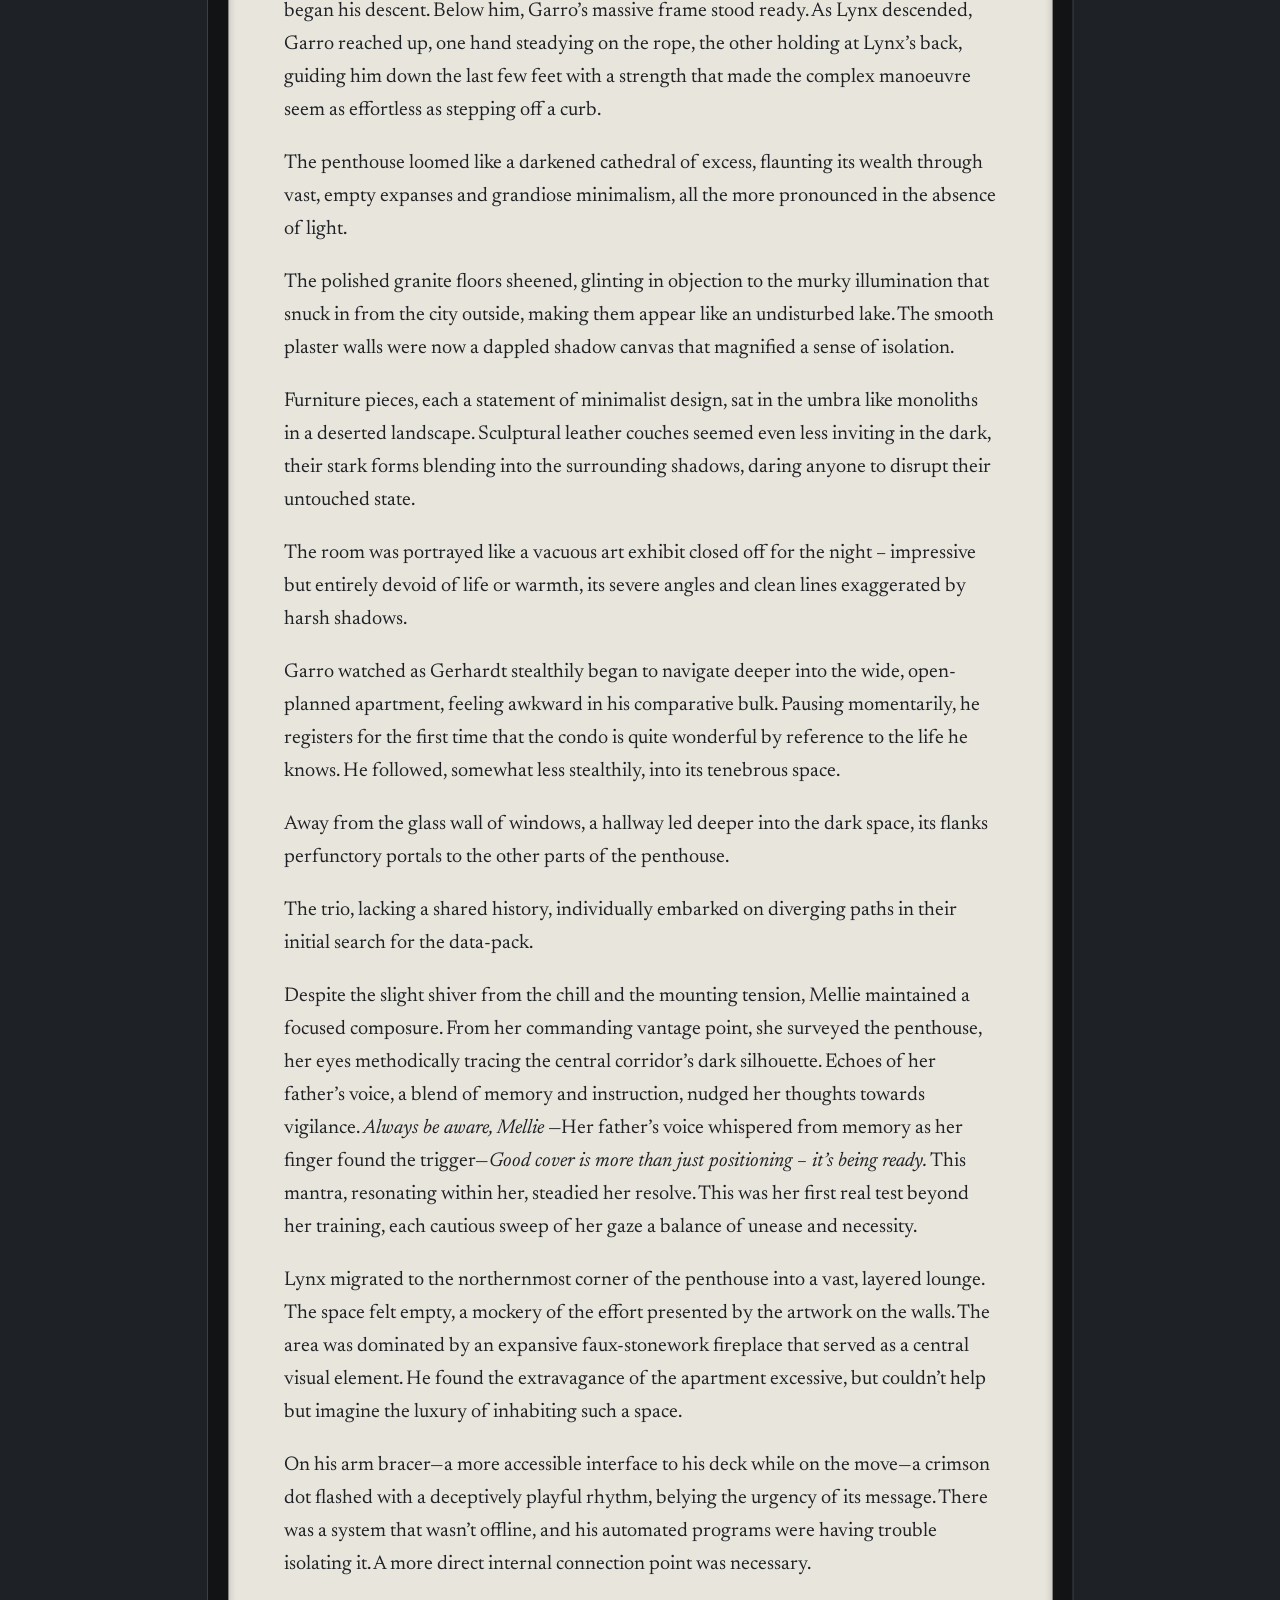
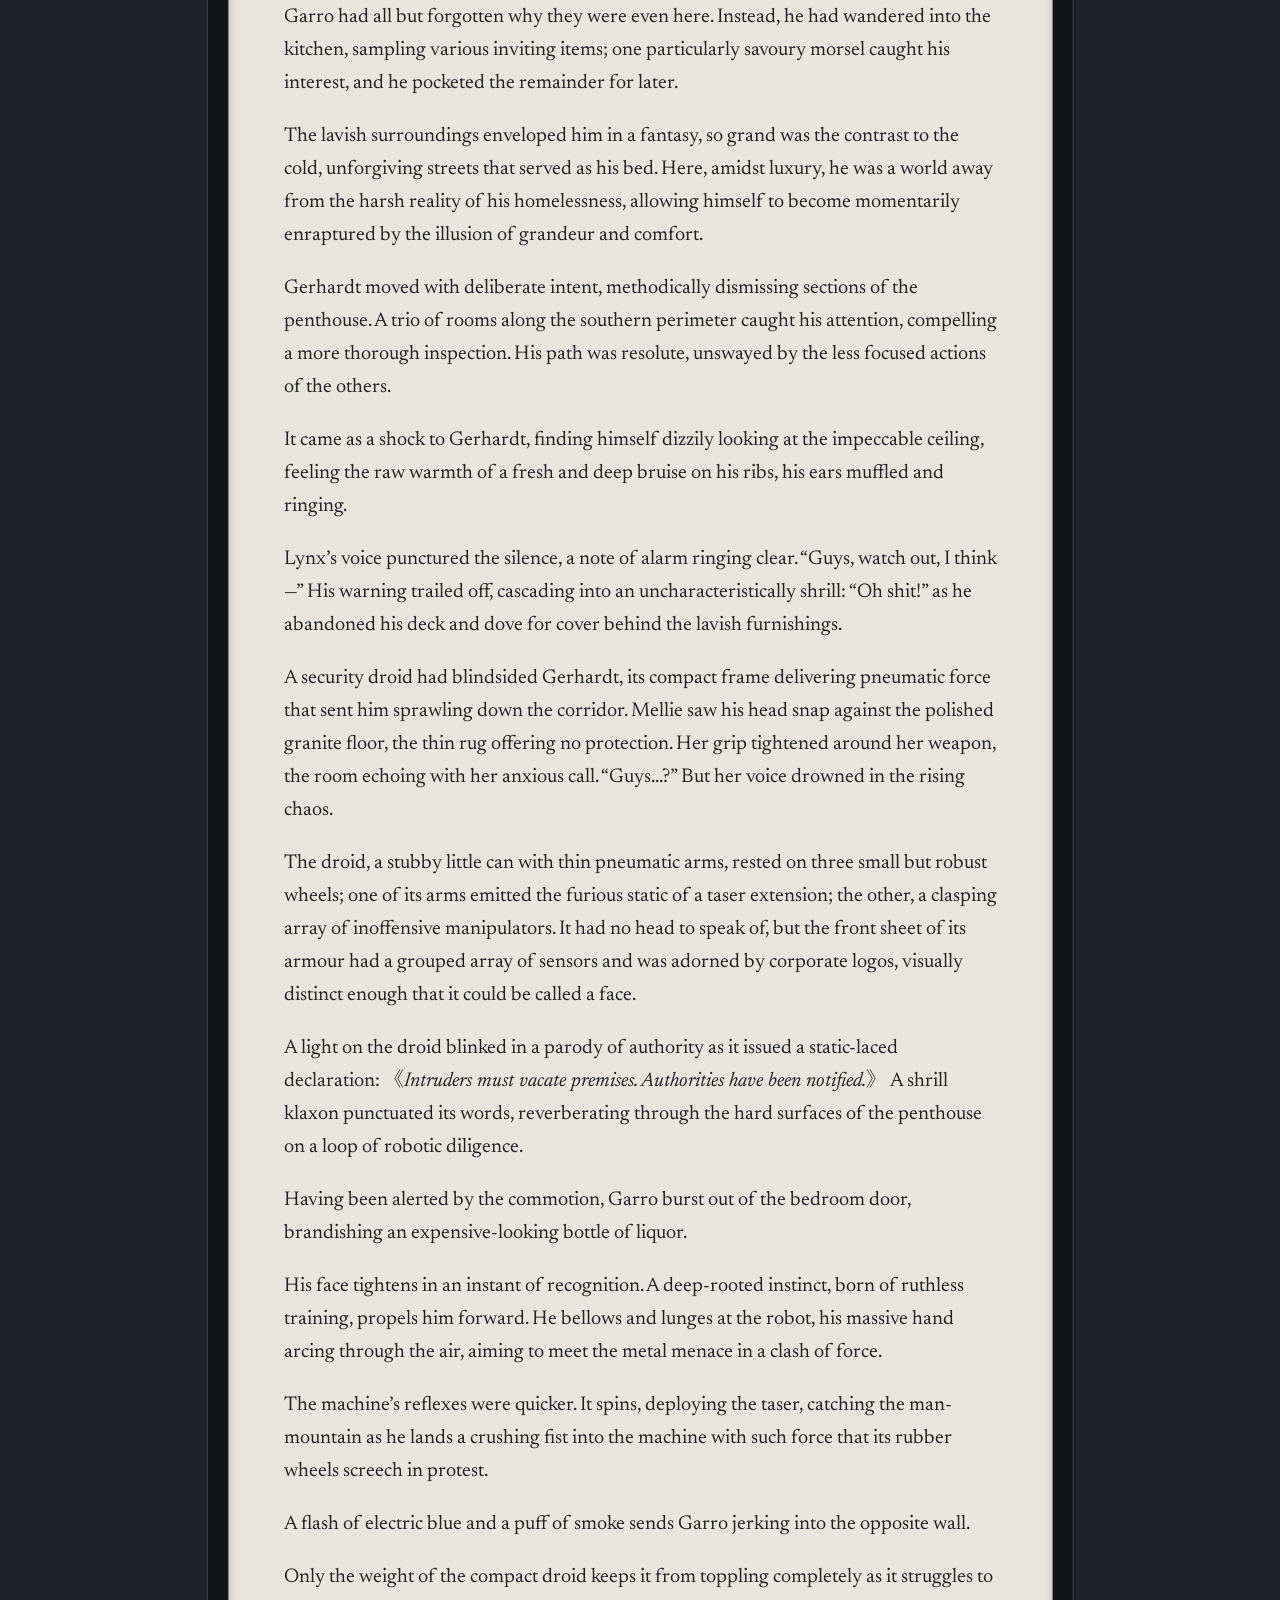
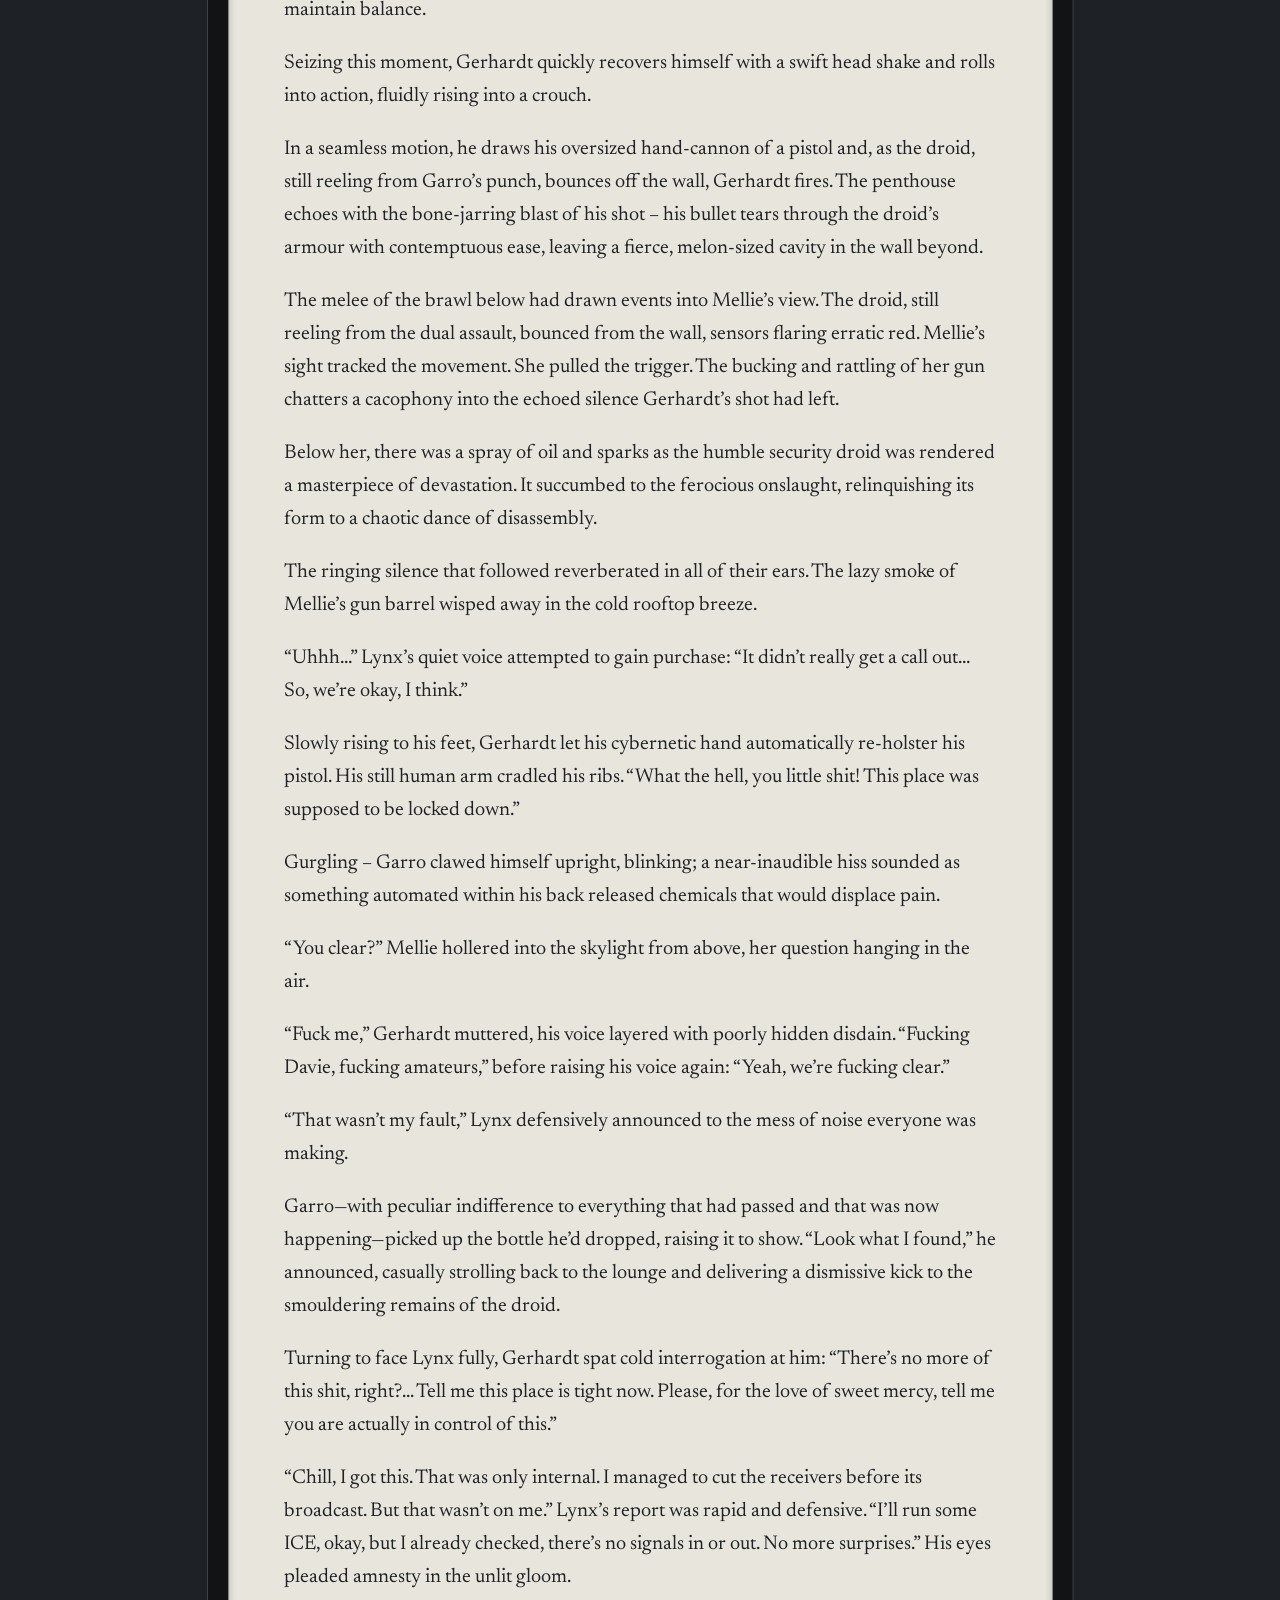
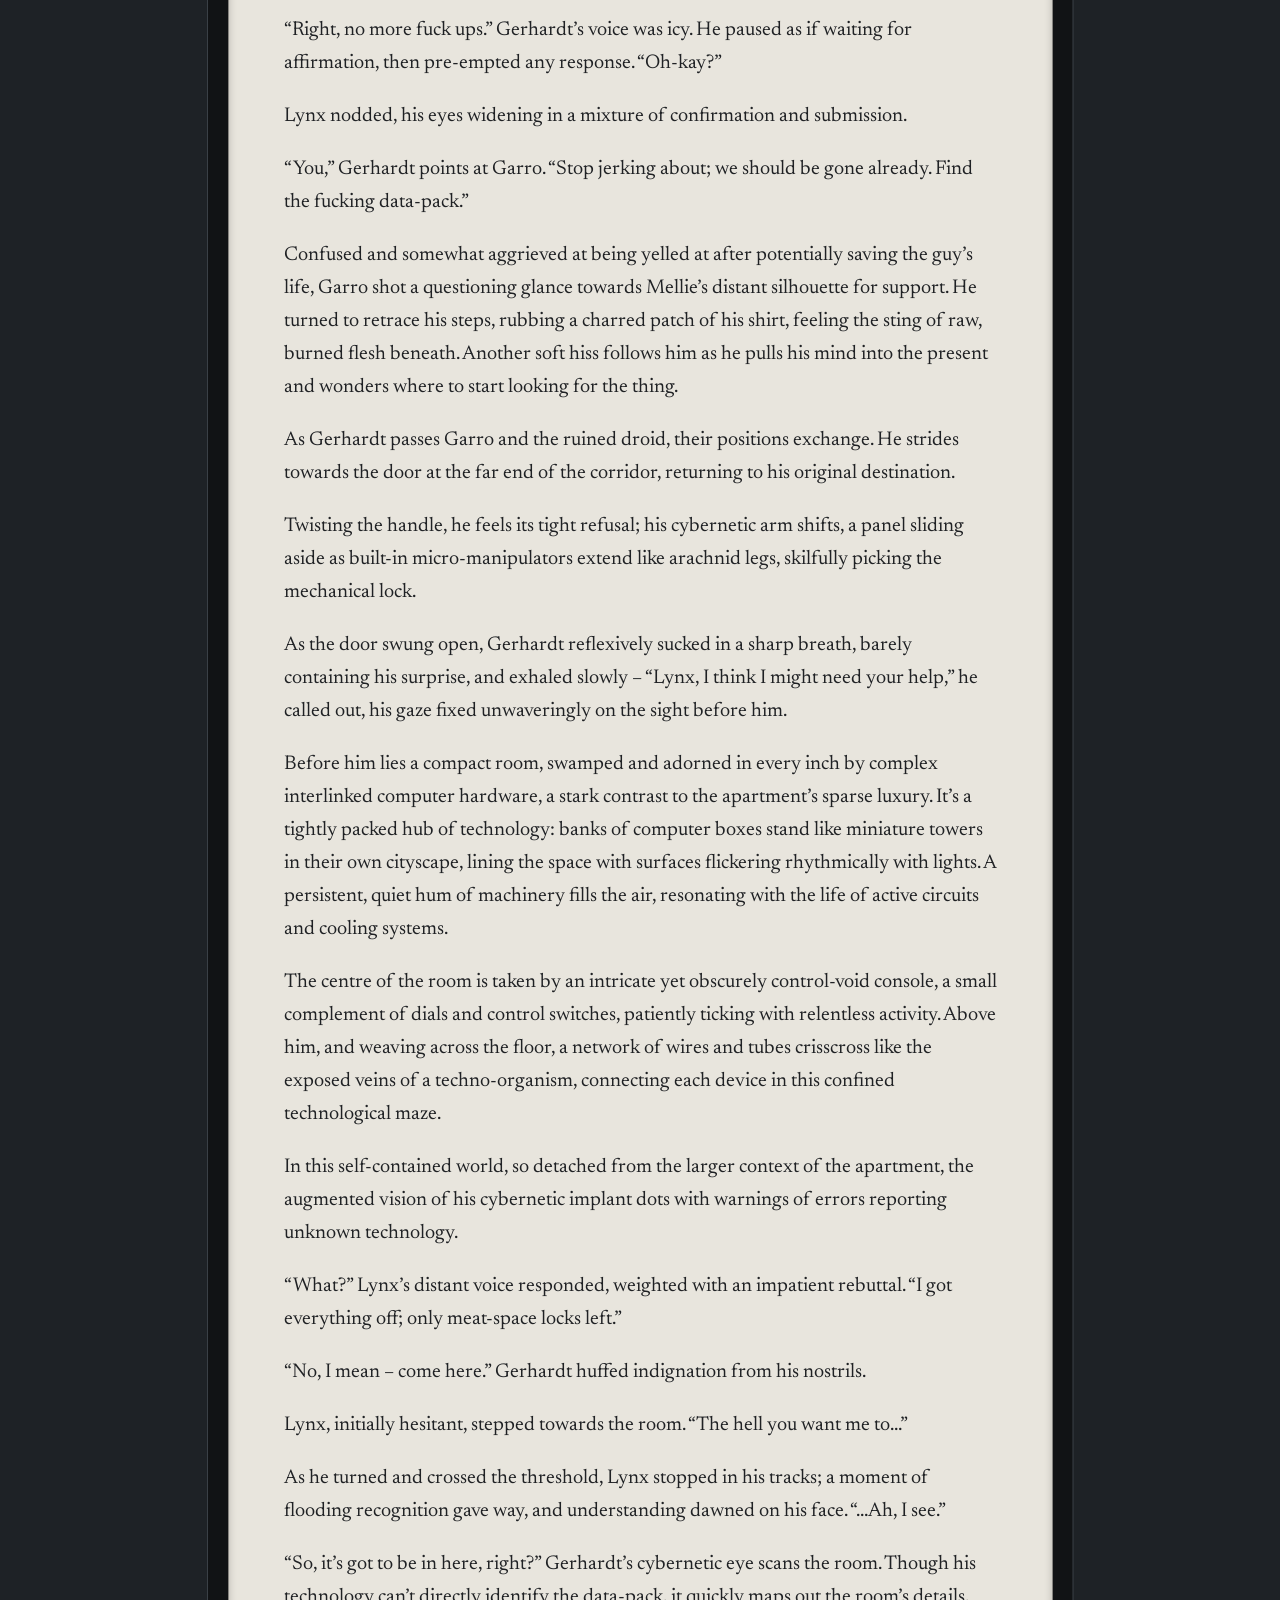
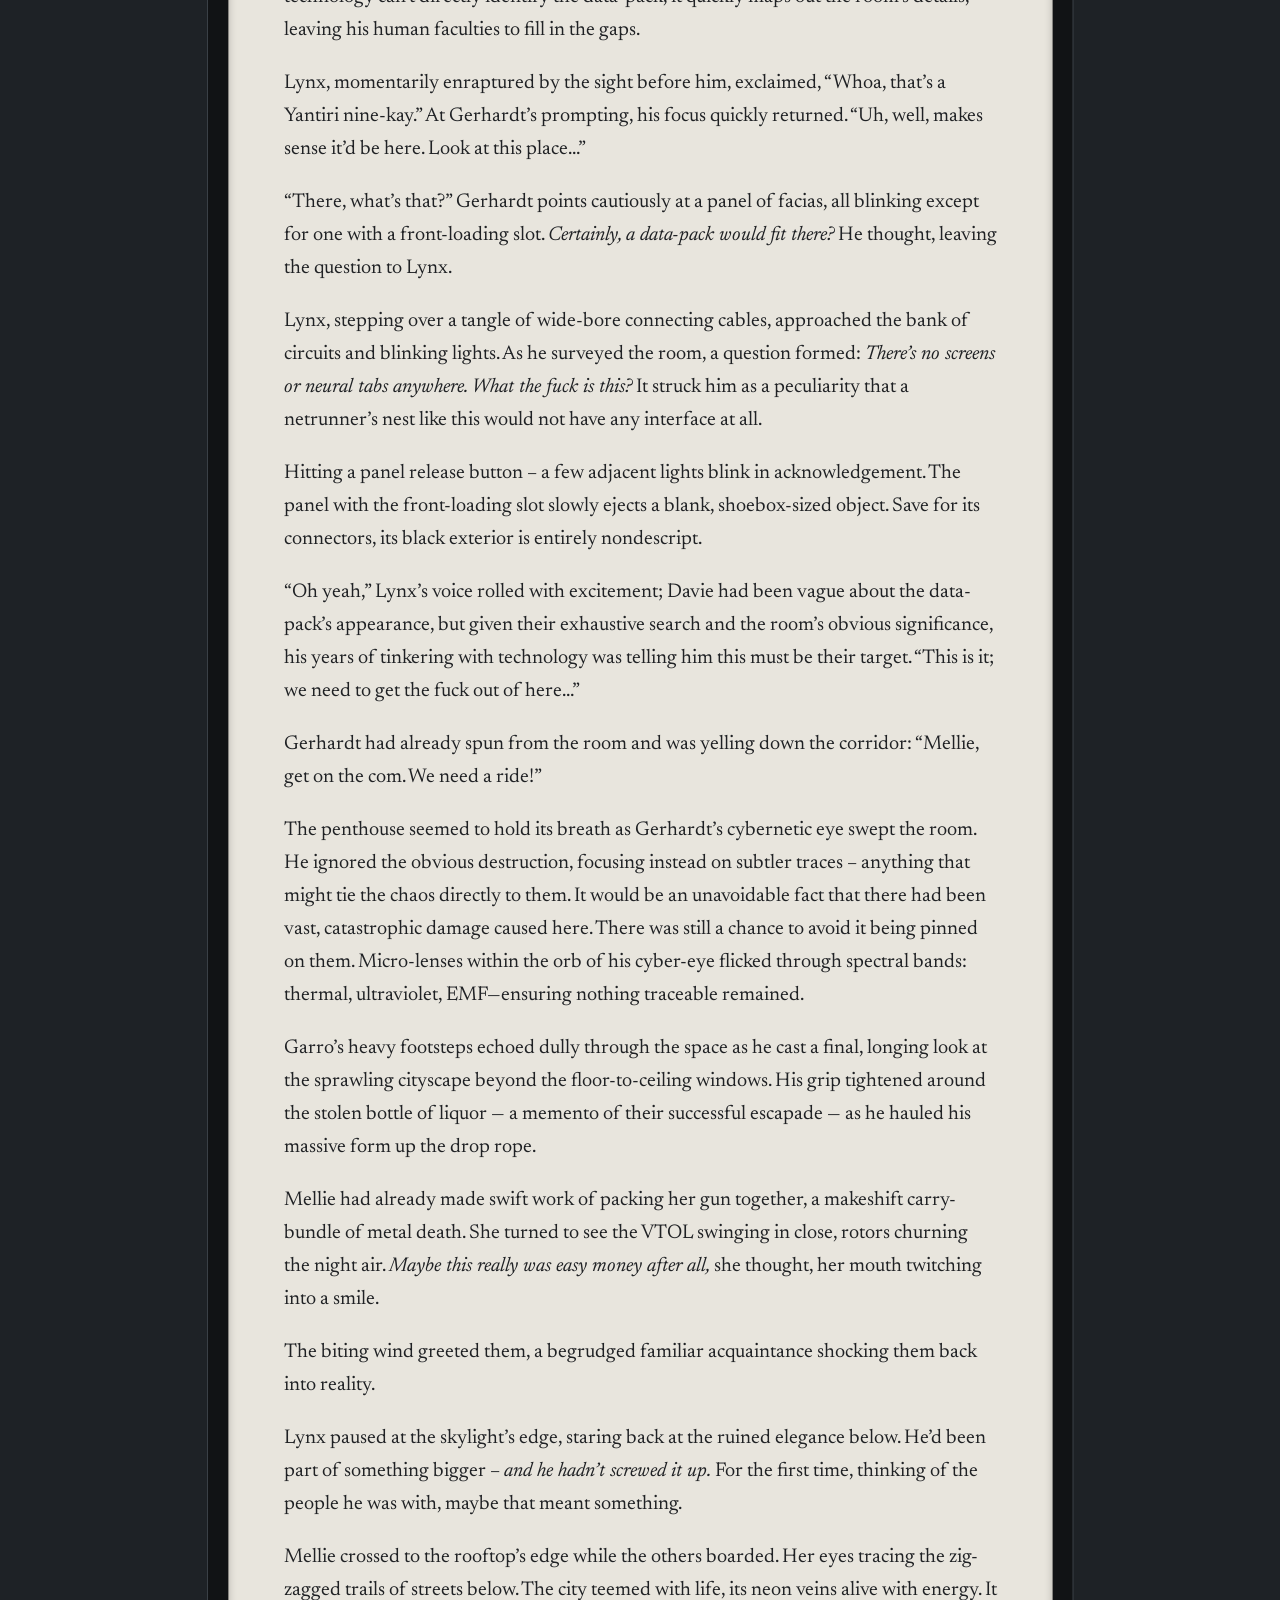
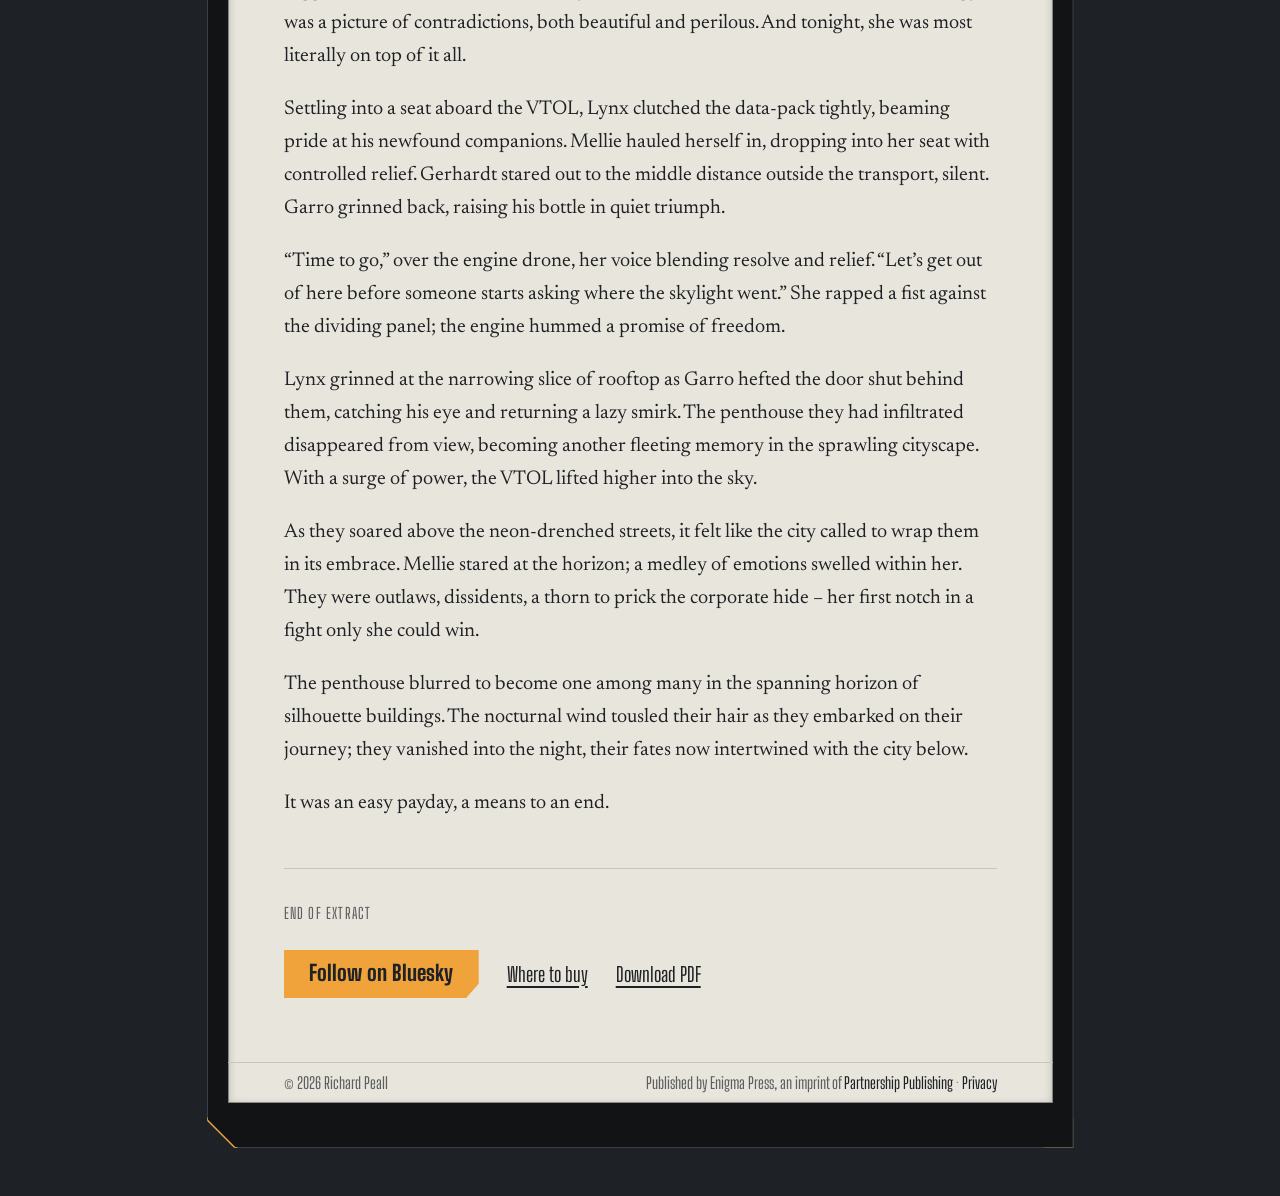
==== commit 8e3caf67: "Add GoatCounter analytics, a privacy page, and the publisher imprint Load GoatCounter's cookie-free " ====
--- a/extract/index.html
+++ b/extract/index.html
@@ -12,14 +12,14 @@
 <meta property="og:title" content="Read an extract: Midnight’s Cipher">
 <meta property="og:description" content="The opening chapter of The Binary Butterfly by Richard Peall. Join the crew on their first job.">
 <meta property="og:url" content="https://thebinarybutterfly.online/extract/">
-<meta property="og:image" content="https://thebinarybutterfly.online/TBB-COVER.jpg">
+<meta property="og:image" content="https://thebinarybutterfly.online/images/TBB-COVER.jpg">
 <meta property="og:image:width" content="800">
 <meta property="og:image:height" content="1200">
 <meta property="og:image:alt" content="Cover of The Binary Butterfly by Richard Peall">
 <meta name="twitter:card" content="summary_large_image">
 <meta name="twitter:title" content="Read an extract: Midnight’s Cipher">
 <meta name="twitter:description" content="The opening chapter of The Binary Butterfly by Richard Peall. Join the crew on their first job.">
-<meta name="twitter:image" content="https://thebinarybutterfly.online/TBB-COVER.jpg">
+<meta name="twitter:image" content="https://thebinarybutterfly.online/images/TBB-COVER.jpg">
 <meta name="twitter:image:alt" content="Cover of The Binary Butterfly by Richard Peall">
 
 <link rel="preconnect" href="https://fonts.googleapis.com">
@@ -275,8 +275,7 @@
 
     <section class="end" aria-label="After the extract">
       <p class="end-mark">End of extract</p>
-      <!-- EDIT: replace with the full Bluesky profile URL, e.g. https://bsky.app/profile/yourhandle.bsky.social -->
-      <a class="btn" href="https://bsky.app/">Follow on Bluesky</a>
+      <a class="btn" href="https://bsky.app/profile/thebinarybutterfly.online">Follow on Bluesky</a>
       <a class="link" href="../#buy">Where to buy</a>
       <a class="link" href="the-binary-butterfly-extract.pdf" download>Download PDF</a>
       <p class="print-only">Read on: the full novel is available from bookshops, ISBN <span class="nowrap">978-1-917956-20-8</span>. thebinarybutterfly.online</p>
@@ -285,10 +284,12 @@
 
   <footer class="status">
     <span>© 2026 Richard Peall</span>
-    <span>Published by Enigma Press</span>
+    <span>Published by Enigma Press, an imprint of <a href="https://www.partnershippublishing.co.uk/" rel="noopener">Partnership Publishing</a> · <a href="../privacy/">Privacy</a></span>
   </footer>
 </div>
 </div>
 </div>
+<!-- Cookie-free visitor statistics (GoatCounter); see /privacy/ -->
+<script data-goatcounter="https://richpeall.goatcounter.com/count" async src="https://gc.zgo.at/count.js"></script>
 </body>
 </html>
